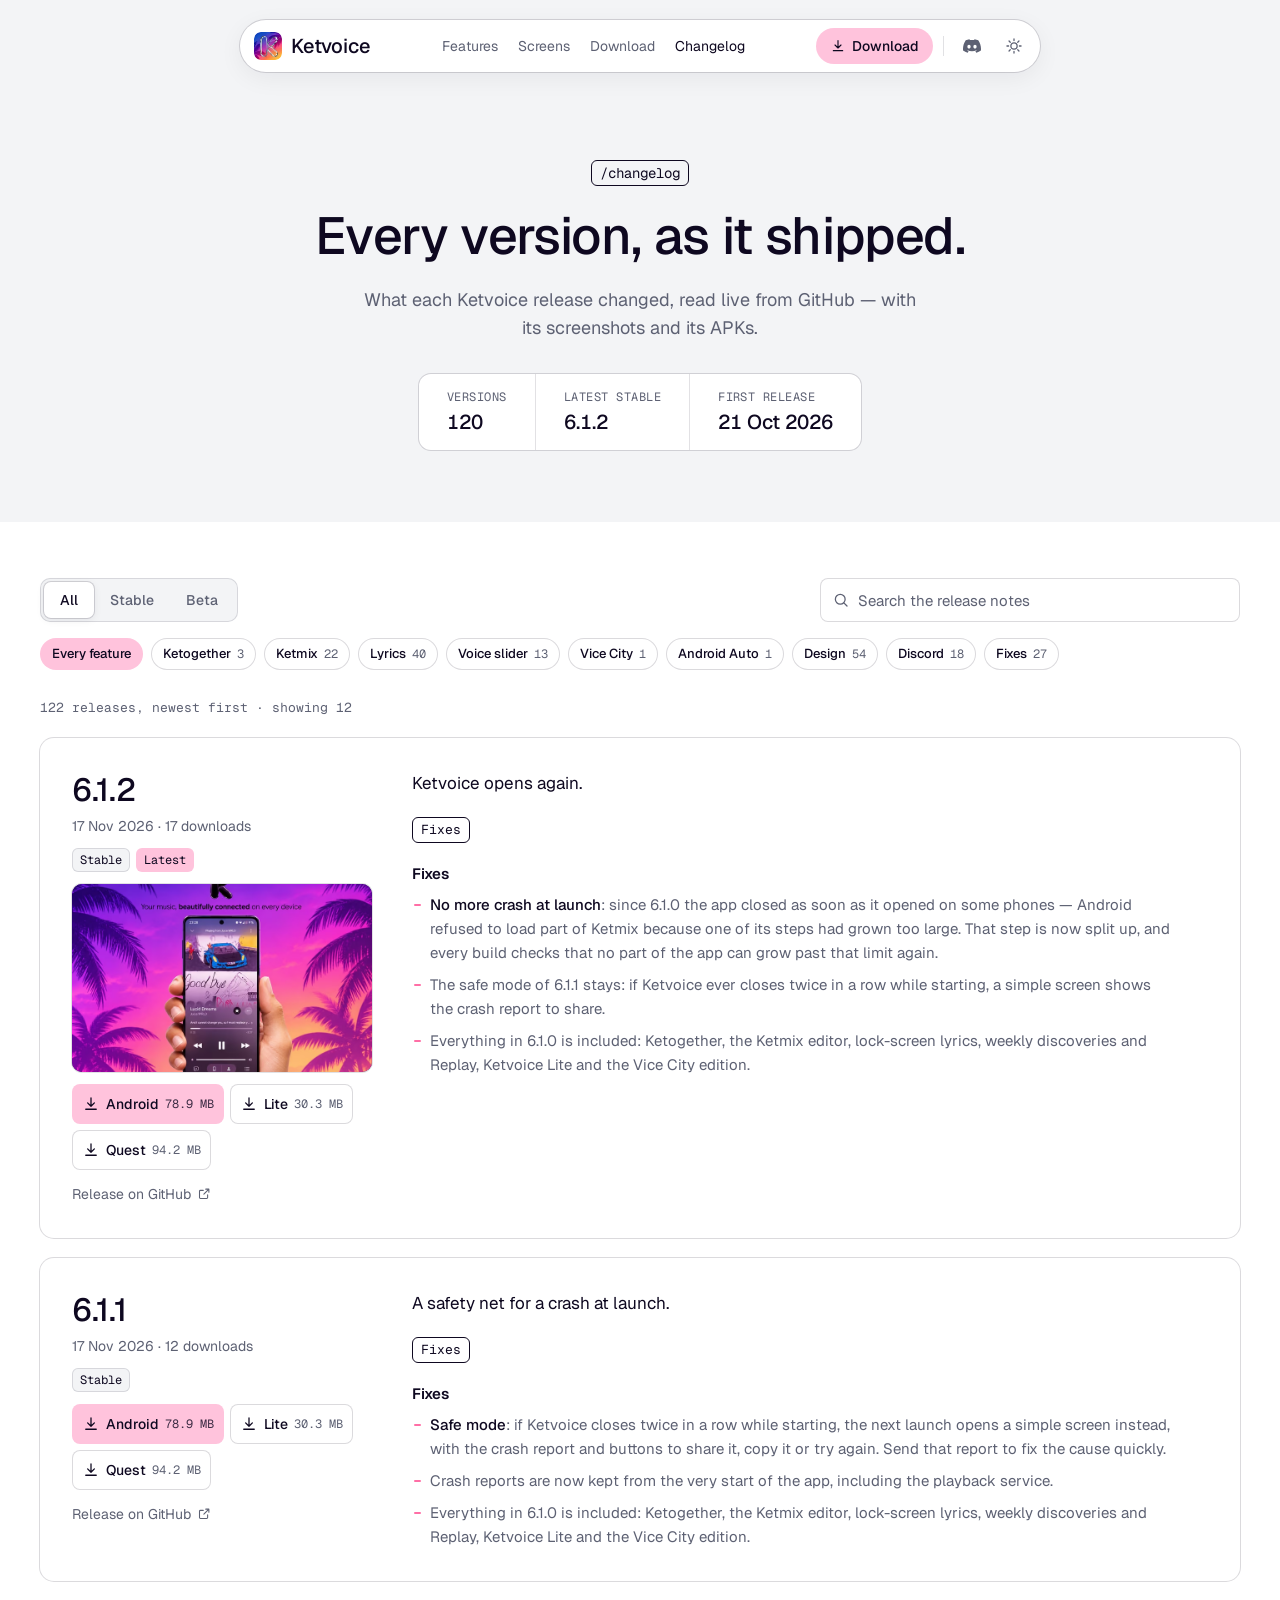
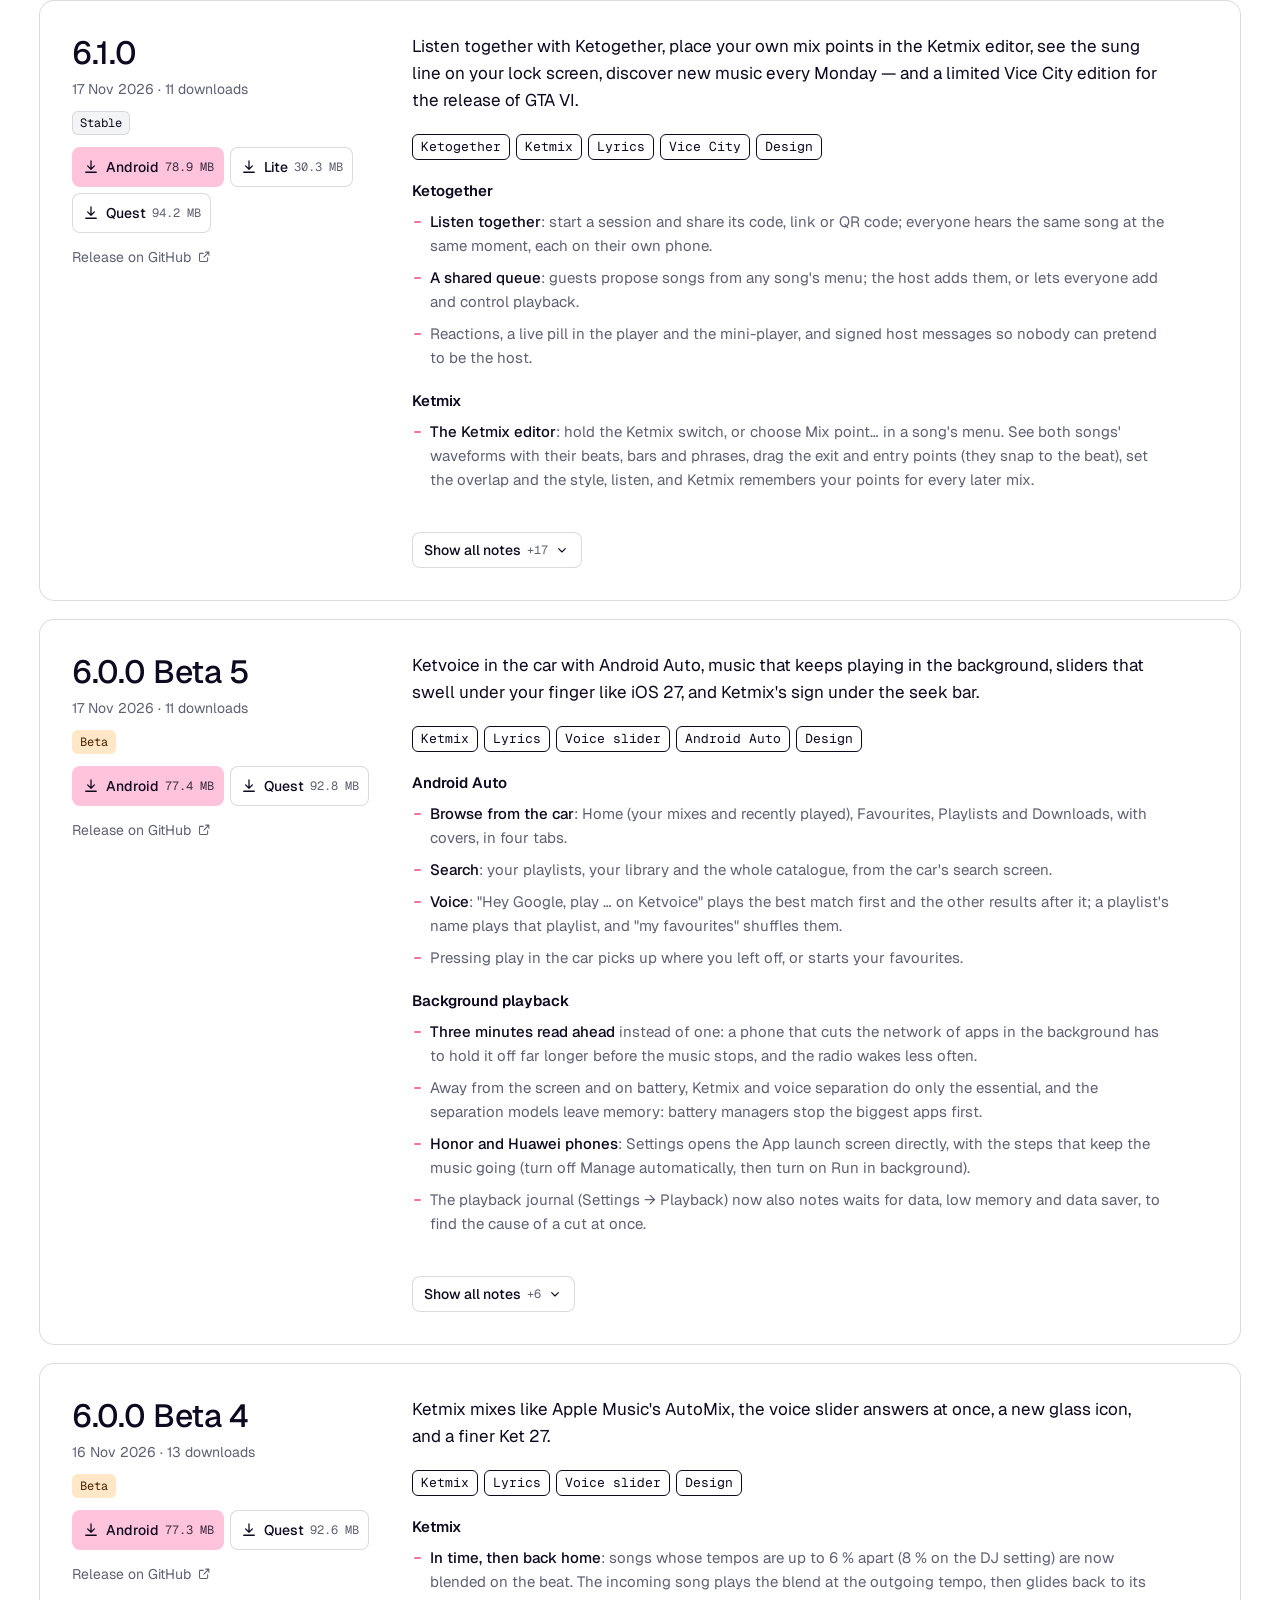
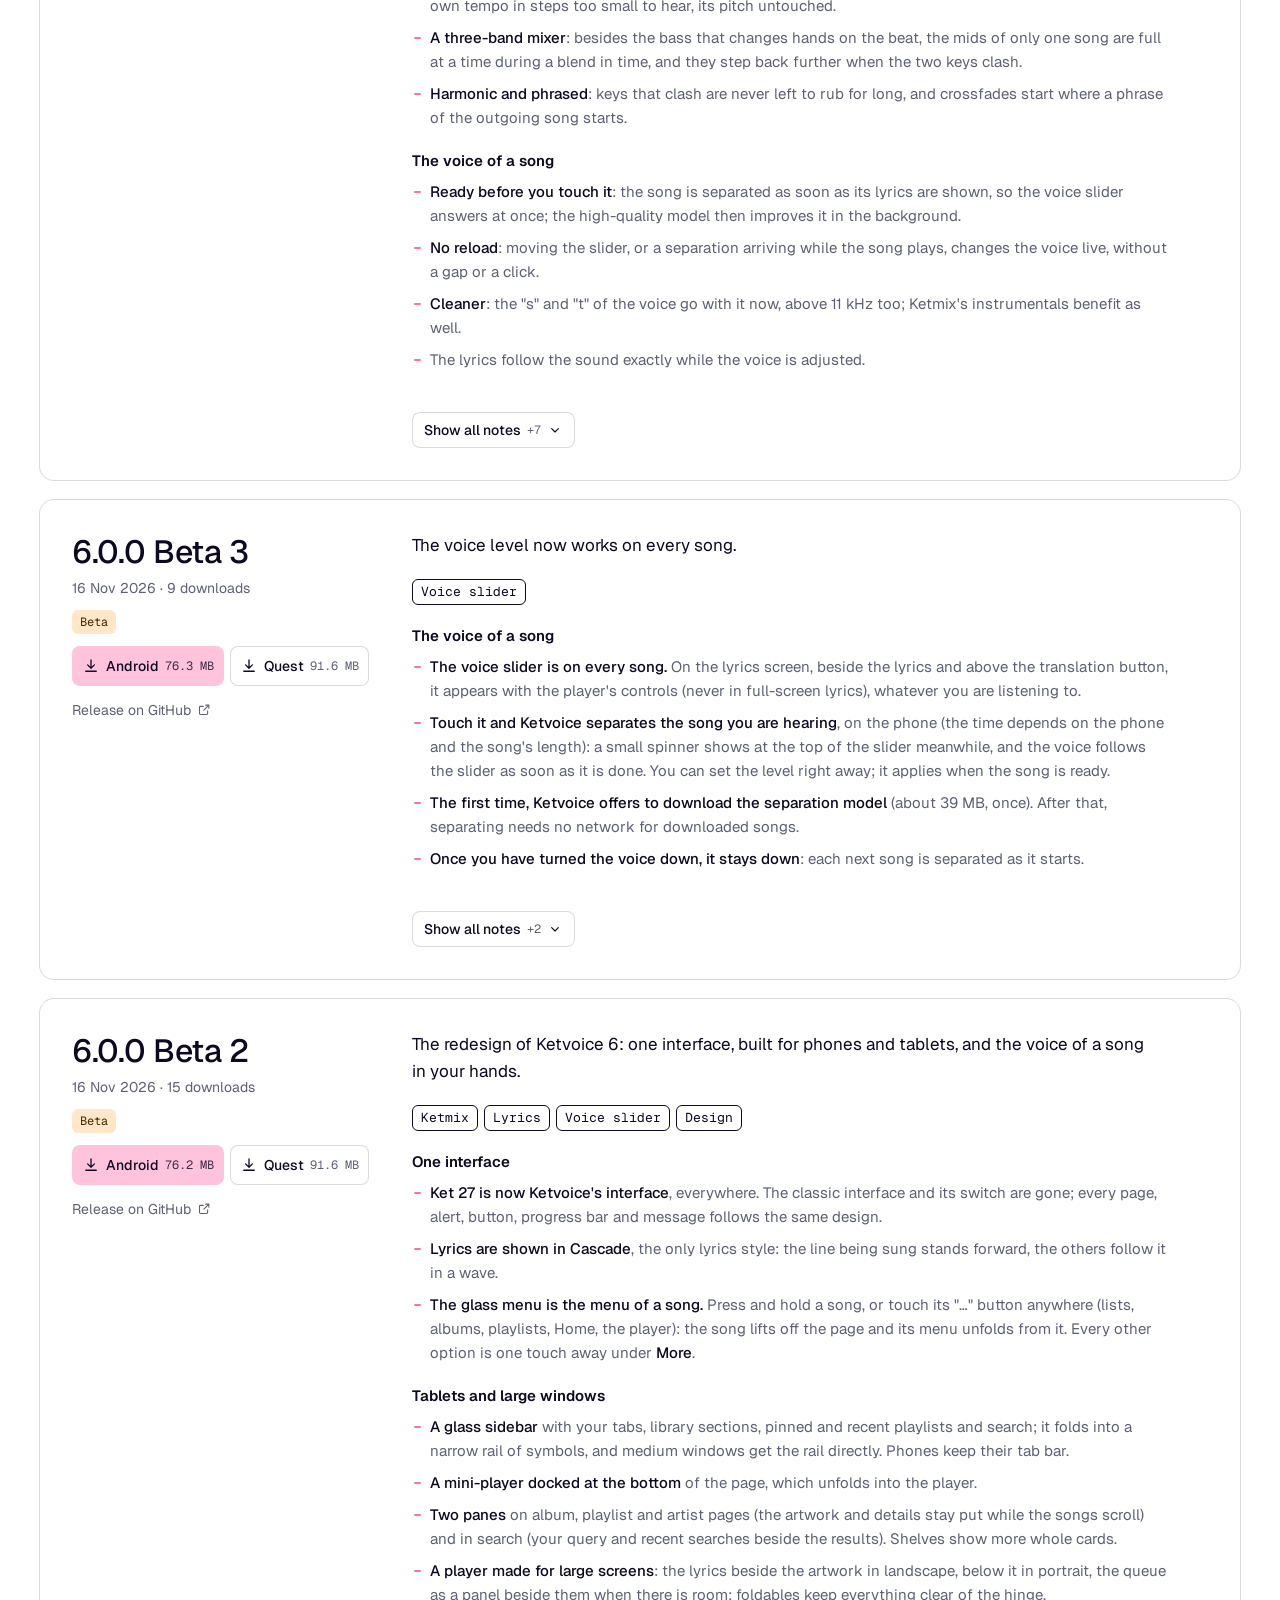
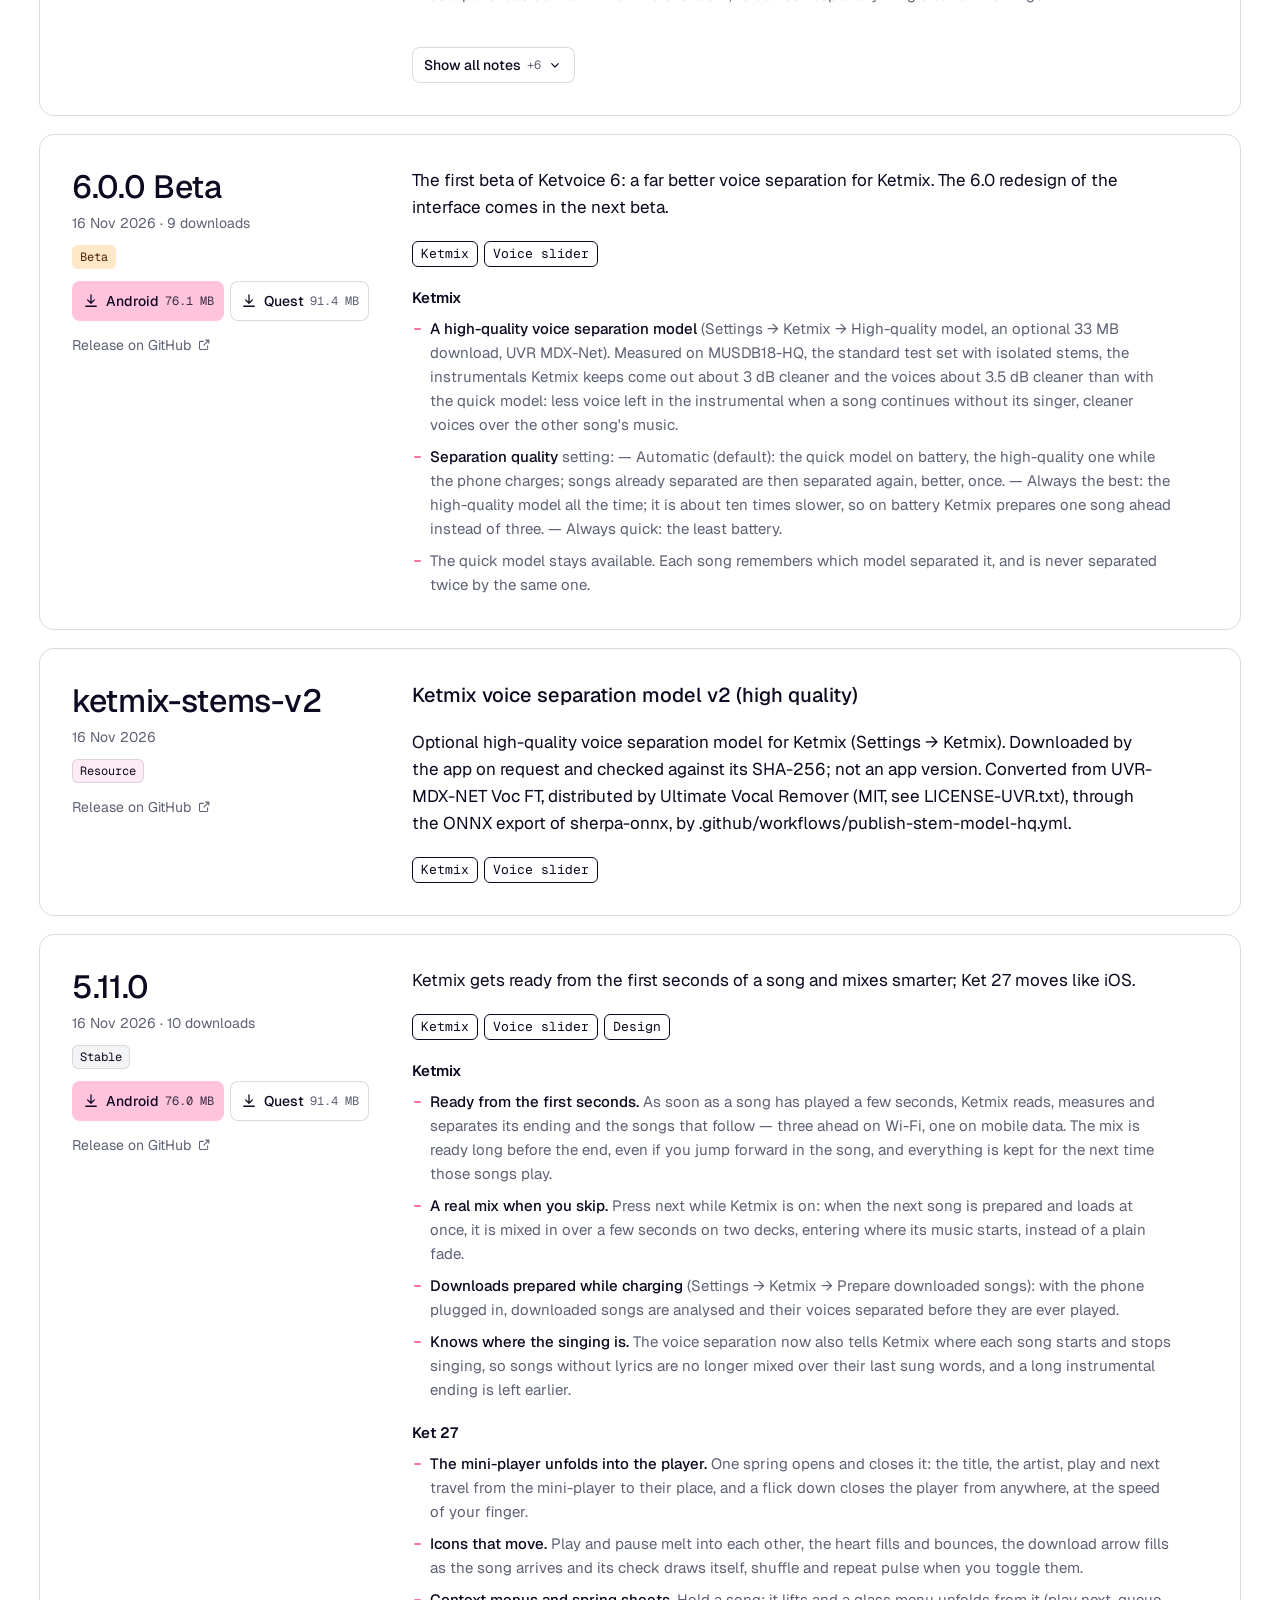
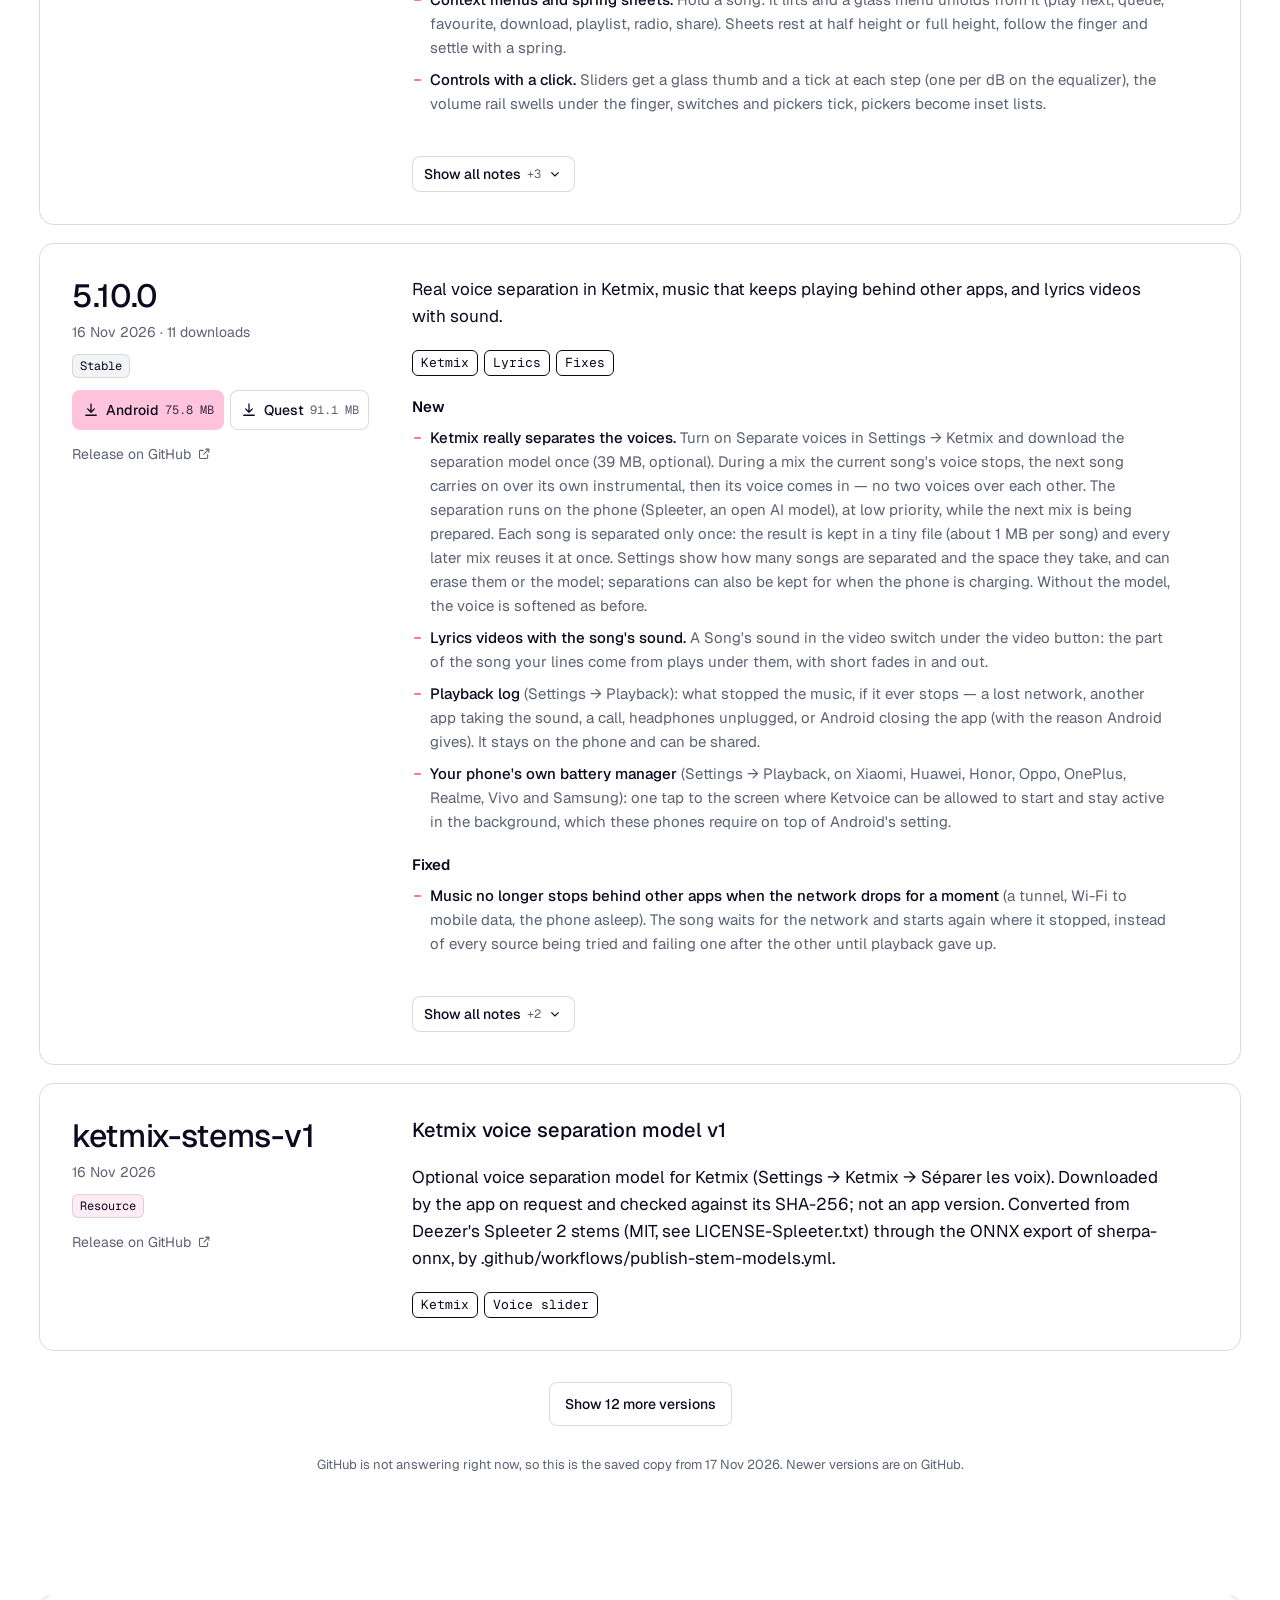
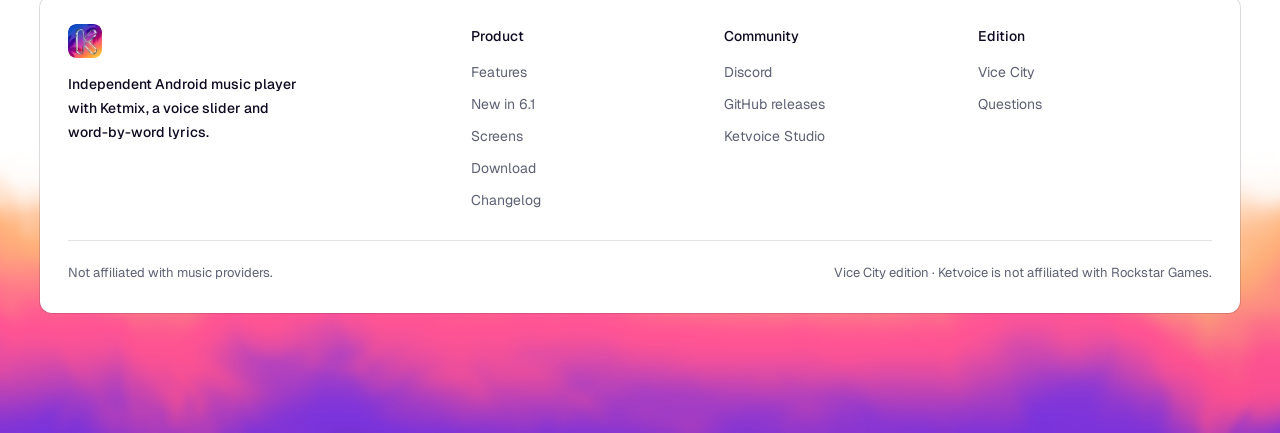
==== changelog.html @ 76a53572 "Changelog page and share page /changelog reads every GitHub release (cached copy in data/releases.js" ====
<!DOCTYPE html>
<html lang="en">
<head>
<meta charset="utf-8"/><meta content="width=device-width,initial-scale=1" name="viewport"/><meta content="light dark" name="color-scheme"/><meta content="#f3f4f6" name="theme-color"/>
<title>Changelog — every Ketvoice version</title>
<link rel="icon" href="favicon.ico" sizes="any"/>
<link rel="icon" type="image/png" sizes="32x32" href="favicon-32.png"/>
<link rel="apple-touch-icon" sizes="180x180" href="apple-touch-icon.png"/>
<meta content="Every Ketvoice release, read live from GitHub: what each version changed, its screenshots and its APKs, with filters for stable, beta, Ketmix, lyrics, Ketogether and Vice City." name="description"/>
<meta property="og:type" content="website"/>
<meta property="og:title" content="Ketvoice changelog — every version, as it shipped"/>
<meta property="og:description" content="What each Ketvoice release changed, with its screenshots and downloads."/>
<meta property="og:image" content="https://raw.githubusercontent.com/Tysnnn23/Ketvoice/main/ketvoice-banner.png"/>
<meta property="og:image:width" content="1448"/><meta property="og:image:height" content="1086"/>
<meta name="twitter:card" content="summary_large_image"/>
<meta name="twitter:image" content="https://raw.githubusercontent.com/Tysnnn23/Ketvoice/main/ketvoice-banner.png"/>
<script>document.documentElement.classList.add('js');(function(){var d=document.documentElement;try{if(localStorage.getItem('ketvoice-theme')==='dark')d.classList.add('dark')}catch(e){}if(!matchMedia('(prefers-reduced-motion: reduce)').matches)d.classList.add('motion')})();</script>
<link rel="preconnect" href="https://fonts.googleapis.com"/>
<link rel="preconnect" href="https://fonts.gstatic.com" crossorigin/>
<link rel="stylesheet" href="https://fonts.googleapis.com/css2?family=Geist:wght@400..600&amp;family=Geist+Mono:wght@400;500&amp;display=swap"/>
<link rel="stylesheet" href="css/style.css?v=202611171900"/>
<link rel="stylesheet" href="css/changelog.css?v=202611171900"/>
</head>
<body class="page-changelog">
<svg aria-hidden="true" style="position:absolute;width:0;height:0;overflow:hidden" xmlns="http://www.w3.org/2000/svg">
<symbol id="i-down" viewBox="0 0 24 24"><path d="M12 4v11m0 0 4.5-4.5M12 15l-4.5-4.5M5 19h14"/></symbol>
<symbol id="i-chev" viewBox="0 0 24 24"><path d="m7 10 5 5 5-5" /></symbol>
<symbol id="i-check" viewBox="0 0 24 24"><path d="m5 12.5 4.2 4.2L19 7"/></symbol>
<symbol id="i-mix" viewBox="0 0 24 24"><path d="M3 7h4l10 10h4M3 17h4l3-3m4-4 3-3h4M18 4l3 3-3 3M18 14l3 3-3 3"/></symbol>
<symbol id="i-lyrics" viewBox="0 0 24 24"><path d="M4 6h11M4 11h16M4 16h8"/><circle cx="18" cy="17" r="2.4"/><path d="M20.4 17V9"/></symbol>
<symbol id="i-voice" viewBox="0 0 24 24"><rect x="9" y="3" width="6" height="11" rx="3"/><path d="M5.5 11a6.5 6.5 0 0 0 13 0M12 17.5V21"/></symbol>
<symbol id="i-people" viewBox="0 0 24 24"><circle cx="9" cy="8" r="3.2"/><circle cx="17" cy="9.5" r="2.4"/><path d="M3.5 19c.6-3.2 2.8-5 5.5-5s4.9 1.8 5.5 5M15 14.3c2.6-.4 4.7 1.2 5.3 4.2"/></symbol>
<symbol id="i-spark" viewBox="0 0 24 24"><path d="M12 3c.6 4.2 2.8 6.4 7 7-4.2.6-6.4 2.8-7 7-.6-4.2-2.8-6.4-7-7 4.2-.6 6.4-2.8 7-7Z"/></symbol>
<symbol id="i-car" viewBox="0 0 24 24"><path d="M5 16V12l2-5h10l2 5v4M5 16h14M5 16v2.5M19 16v2.5M4 12h16"/><circle cx="8" cy="14" r=".6"/><circle cx="16" cy="14" r=".6"/></symbol>
<symbol id="i-disc" viewBox="0 0 24 24"><path fill="currentColor" stroke="none" d="M20.317 4.37a19.79 19.79 0 0 0-4.885-1.515.074.074 0 0 0-.079.037c-.21.375-.444.865-.608 1.25a18.27 18.27 0 0 0-5.487 0 12.6 12.6 0 0 0-.617-1.25.077.077 0 0 0-.079-.037A19.74 19.74 0 0 0 3.677 4.37a.07.07 0 0 0-.032.027C.533 9.046-.32 13.58.099 18.058a.082.082 0 0 0 .031.056 19.9 19.9 0 0 0 5.993 3.03.078.078 0 0 0 .084-.028c.462-.63.874-1.295 1.226-1.994a.076.076 0 0 0-.041-.106 13.1 13.1 0 0 1-1.872-.892.077.077 0 0 1-.008-.128c.126-.094.252-.192.372-.291a.074.074 0 0 1 .078-.011c3.928 1.793 8.18 1.793 12.061 0a.074.074 0 0 1 .079.01c.12.099.246.198.373.292a.077.077 0 0 1-.007.128 12.3 12.3 0 0 1-1.873.891.077.077 0 0 0-.04.107c.36.698.772 1.363 1.225 1.993a.076.076 0 0 0 .084.029 19.84 19.84 0 0 0 6.002-3.03.077.077 0 0 0 .032-.055c.5-5.177-.838-9.674-3.549-13.66a.061.061 0 0 0-.031-.029ZM8.02 15.331c-1.183 0-2.157-1.085-2.157-2.419 0-1.333.955-2.419 2.157-2.419 1.211 0 2.176 1.095 2.157 2.419 0 1.334-.956 2.419-2.157 2.419Zm7.975 0c-1.183 0-2.157-1.085-2.157-2.419 0-1.333.955-2.419 2.157-2.419 1.211 0 2.176 1.095 2.157 2.419 0 1.334-.946 2.419-2.157 2.419Z"/></symbol>
<symbol id="i-palm" viewBox="0 0 24 24"><path d="M11.5 21c.3-4.6 1-8.2 2.3-11.4M13.8 9.6C12 6.6 8.6 5.6 5 6.8c3 .1 5.4 1.2 6.9 3.1M13.8 9.6c.8-3.6 3.7-5.4 7.2-4.9-2.6.8-4.6 2.3-5.6 4.7M13.8 9.6c3.6.1 6 2.1 6.8 5.4-1.6-1.9-3.8-3.2-6.4-3.6M13.8 9.6c-3 .6-5.2 2.8-5.7 6.2 1.1-2.3 3-3.9 5.3-4.6"/></symbol>
<symbol id="i-gh" viewBox="0 0 24 24"><path fill="currentColor" stroke="none" d="M12 .8a11.2 11.2 0 0 0-3.54 21.83c.56.1.77-.24.77-.54v-2.1c-3.15.68-3.81-1.34-3.81-1.34-.51-1.29-1.26-1.63-1.26-1.63-1.03-.7.08-.69.08-.69 1.14.08 1.74 1.17 1.74 1.17 1.01 1.73 2.66 1.23 3.3.94.1-.73.4-1.24.73-1.53-2.52-.28-5.17-1.26-5.17-5.61 0-1.24.44-2.25 1.17-3.04-.12-.28-.51-1.44.11-3 0 0 .96-.31 3.1 1.16a10.8 10.8 0 0 1 5.65 0c2.15-1.47 3.1-1.16 3.1-1.16.62 1.56.23 2.72.11 3 .73.79 1.17 1.8 1.17 3.04 0 4.36-2.66 5.33-5.19 5.6.41.35.78 1.04.78 2.1v3.12c0 .3.2.64.78.53A11.2 11.2 0 0 0 12 .8Z"/></symbol>
<symbol id="i-search" viewBox="0 0 24 24"><circle cx="11" cy="11" r="6.5"/><path d="m20 20-4.2-4.2"/></symbol>
<symbol id="i-ext" viewBox="0 0 24 24"><path d="M14 5h5v5M19 5l-8 8M17 14v4.5a1.5 1.5 0 0 1-1.5 1.5h-10A1.5 1.5 0 0 1 4 18.5v-10A1.5 1.5 0 0 1 5.5 7H10"/></symbol>
</svg>
<a class="skip-link" href="#releases">Skip to the releases</a>

<div class="header-zone"><header class="topbar" id="topbar">
<a aria-label="Ketvoice home" class="brand" href="./"><picture><source srcset="assets/ketvoice-logo-vc-96.webp" type="image/webp"/><img alt="" height="28" src="assets/ketvoice-logo-vc-96.png" width="28"/></picture><span>Ketvoice</span></a>
<nav aria-label="Primary" class="nav-links"><a href="./#features">Features</a><a href="./#screens">Screens</a><a href="./#download">Download</a><a class="active" aria-current="page" href="changelog">Changelog</a></nav>
<div class="nav-actions"><a class="nav-cta" href="https://github.com/Tysnnn23/Ketvoice/releases/latest" id="nav-download"><svg aria-hidden="true" class="icon"><use href="#i-down"/></svg>Download</a><span aria-hidden="true" class="nav-sep"></span><button aria-label="Ketvoice Discord" class="nav-icon discord-action" title="Discord" type="button"><svg aria-hidden="true" class="icon"><use href="#i-disc"/></svg></button><button aria-label="Switch theme" class="nav-icon theme-toggle" id="theme-toggle" title="Switch between light and dark" type="button"><svg aria-hidden="true" class="icon theme-icon" viewBox="0 0 24 24"><g class="sun"><circle cx="12" cy="12" r="4.2"></circle><path d="M12 2.6v2.2M12 19.2v2.2M2.6 12h2.2M19.2 12h2.2M5.4 5.4l1.6 1.6M17 17l1.6 1.6M18.6 5.4 17 7M7 17l-1.6 1.6"></path></g><path class="moon" d="M20 14.4A8.4 8.4 0 1 1 9.6 4a6.9 6.9 0 0 0 10.4 10.4Z"></path></svg></button><button aria-controls="mobile-menu" aria-expanded="false" aria-label="Open navigation" class="menu-toggle" id="menu-toggle" type="button"><svg aria-hidden="true" class="icon" viewBox="0 0 24 24"><path d="M5 9h14M5 15h14"></path></svg></button></div>
</header>
<div class="mobile-menu" id="mobile-menu"><a href="./#features">Features</a><a href="./#screens">Screens</a><a href="./#download">Download</a><a aria-current="page" href="changelog">Changelog</a><button class="discord-action" type="button">Discord</button></div></div>

<main id="main">
<section aria-labelledby="cl-title" class="cl-hero">
<div aria-hidden="true" class="cl-glow"></div>
<div class="wrap cl-head">
<p class="tag appear">/changelog</p>
<h1 class="appear" id="cl-title">Every version, as it shipped.</h1>
<p class="hero-sub appear">What each Ketvoice release changed, read live from GitHub — with its screenshots and its APKs.</p>
<dl class="cl-stats appear" id="cl-stats" aria-live="polite">
<div><dt>Versions</dt><dd id="st-count">—</dd></div>
<div><dt>Latest stable</dt><dd id="st-latest">—</dd></div>
<div><dt>First release</dt><dd id="st-first">—</dd></div>
</dl>
</div>
</section>

<section aria-label="Releases" class="cl-body" id="releases" tabindex="-1">
<div class="wrap">
<div class="cl-tools" role="search">
<div class="seg" role="group" aria-label="Channel">
<button aria-pressed="true" data-channel="all" type="button">All</button><button aria-pressed="false" data-channel="stable" type="button">Stable</button><button aria-pressed="false" data-channel="beta" type="button">Beta</button>
</div>
<label class="cl-search"><span class="visually-hidden">Search the release notes</span><svg aria-hidden="true" class="icon"><use href="#i-search"/></svg><input autocomplete="off" id="cl-q" placeholder="Search the release notes" spellcheck="false" type="search"/></label>
</div>
<div class="cl-tags" id="cl-tags" role="group" aria-label="Feature"></div>
<p class="cl-count" id="cl-count" role="status" aria-live="polite">Loading the releases…</p>
<ol class="cl-list" id="cl-list"></ol>
<div class="cl-empty" id="cl-empty" hidden><p>No release matches these filters.</p><button class="btn btn-line" id="cl-reset" type="button">Clear the filters</button></div>
<div class="cl-more-wrap"><button class="btn btn-line" hidden id="cl-more" type="button">Show more versions</button></div>
<p class="cl-source fine-print" id="cl-source"></p>
</div>
</section>
</main>

<button aria-label="Back to top" class="to-top" id="to-top" type="button"><svg aria-hidden="true" class="icon" viewBox="0 0 24 24"><path d="M12 19V5m0 0-6 6m6-6 6 6"></path></svg></button>
<footer>
<canvas aria-hidden="true" class="flow flow-foot" data-flow="foot"></canvas>
<div class="wrap"><div class="foot-card">
<div class="foot-top">
<div class="foot-brand"><picture><source srcset="assets/ketvoice-logo-vc-96.webp" type="image/webp"/><img alt="" height="34" src="assets/ketvoice-logo-vc-96.png" width="34"/></picture><p>Independent Android music player with Ketmix, a voice slider and word-by-word lyrics.</p></div>
<nav aria-label="Footer" class="foot-cols">
<div><p class="foot-h">Product</p><a href="./#features">Features</a><a href="./#new">New in 6.1</a><a href="./#screens">Screens</a><a href="./#download">Download</a><a href="changelog" aria-current="page">Changelog</a></div>
<div><p class="foot-h">Community</p><button class="discord-action" type="button">Discord</button><a href="https://github.com/Tysnnn23/Ketvoice/releases" rel="noopener noreferrer" target="_blank">GitHub releases</a><a href="https://tysnnn23.github.io/Ketvoice/admin/ketvoice-admin.html" rel="noopener noreferrer" target="_blank">Ketvoice Studio</a></div>
<div><p class="foot-h">Edition</p><a href="./#vice-city">Vice City</a><a href="./#faq">Questions</a></div>
</nav>
</div>
<div class="foot-bottom"><span>Not affiliated with music providers.</span><span>Vice City edition · Ketvoice is not affiliated with Rockstar Games.</span></div>
</div></div>
</footer>
<div aria-live="polite" class="toast" id="toast" role="status"></div>
<script src="js/changelog-data.js?v=202611171900"></script>
<script src="js/changelog.js?v=202611171900"></script>
<script src="js/flow.js?v=202611171900"></script>
<script src="js/motion.js?v=202611171900"></script>
<script src="assets/ketvoice-theme.js?v=202611171900"></script></body></html>
---- css/style.css ----
/* Ketvoice — round 5: a light product site in the manner of tryliner.fun, in Ketvoice's
   Vice City colours. Light first (dark on the toggle). Geist for everything, Geist Mono
   for slash tags and small UI. Flat surfaces, hairline rings instead of borders, one
   flowing sunset band (js/flow.js) behind the showcase and the footer. Motion is quiet:
   fades on cubic-bezier(.22,1,.36,1), small UI with a hint of overshoot, a spring on the
   nav pill, two scroll-linked scenes (js/motion.js). */

:root{
  --font:"Geist",system-ui,-apple-system,"Segoe UI",Roboto,Arial,sans-serif;
  --mono:"Geist Mono",ui-monospace,SFMono-Regular,Menlo,Consolas,monospace;
  --out:cubic-bezier(.22,1,.36,1);
  --snap:cubic-bezier(.2,.9,.3,1.1);
  --spring:cubic-bezier(.3,1.5,.5,1);
  --soft-ease:cubic-bezier(.25,.8,.25,1);
  --bg:#ffffff;--soft:#f3f4f6;--card:#ffffff;
  --ink:#0e0820;--muted:#5d6173;--faint:#868a9c;
  --line:rgba(14,8,32,.12);--ring:rgba(14,8,32,.15);
  --accent:#ffc3dc;--accent-hover:#ffadd0;--on-accent:#0e0820;
  --tint:#fdecf4;--zebra:#f3f4f6;
  --shadow:0 30px 80px rgba(14,8,32,.22);
  color-scheme:light;
}
html.dark{
  --bg:#0c0913;--soft:#130f1c;--card:#17121f;
  --ink:#f3eff8;--muted:#aaa3b8;--faint:#8a8399;
  --line:rgba(255,255,255,.11);--ring:rgba(255,255,255,.16);
  --accent:#ff9cc6;--accent-hover:#ffb3d3;--on-accent:#0e0820;
  --tint:#22152b;--zebra:#17121f;
  --shadow:0 30px 80px rgba(0,0,0,.5);
  color-scheme:dark;
}

/* ---------- base ---------- */
*,*::before,*::after{box-sizing:border-box}
html{scroll-behavior:smooth;scroll-padding-top:96px;-webkit-text-size-adjust:100%}
body{margin:0;background:var(--bg);color:var(--ink);font:400 16px/24px var(--font);-webkit-font-smoothing:antialiased;-moz-osx-font-smoothing:grayscale;overflow-x:hidden}
img{max-width:100%}
h1,h2,h3,p,figure,dl,dd{margin:0}
a{color:inherit;text-decoration:none}
button{font:inherit;color:inherit;cursor:pointer;background:none;border:0;padding:0}
:focus-visible{outline:2px solid #d0457f;outline-offset:3px;border-radius:6px}
::selection{background:var(--accent);color:var(--on-accent)}
.wrap,.container{width:min(1200px,100% - 40px);margin-inline:auto}
.narrow,.container{width:min(880px,100% - 40px)}
.visually-hidden{position:absolute;width:1px;height:1px;overflow:hidden;clip:rect(0,0,0,0);white-space:nowrap}
.icon{width:18px;height:18px;flex:none;stroke:currentColor;stroke-width:1.7;fill:none;stroke-linecap:round;stroke-linejoin:round;vertical-align:middle}
.skip-link{position:fixed;left:16px;top:-60px;z-index:400;padding:10px 14px;border-radius:8px;background:var(--ink);color:var(--bg);transition:top .2s}
.skip-link:focus{top:16px}
.page-progress{display:none}
html.theme-fade,html.theme-fade *{transition:background-color .4s,color .4s,border-color .4s,box-shadow .4s!important}

/* ---------- type ---------- */
h1{font-size:52px;line-height:60px;font-weight:500;letter-spacing:-.012em}
h2{font-size:40px;line-height:48px;font-weight:500;letter-spacing:-.01em}
h3{font-size:20px;line-height:28px;font-weight:500}
.tag{display:inline-flex;align-items:center;height:26px;padding:0 8px;border:1px solid var(--ink);border-radius:6px;font:400 14px/24px var(--mono)}
.sec-head{display:grid;gap:16px;justify-items:start;max-width:640px;margin-bottom:64px}
.sec-head.center{justify-items:center;text-align:center;margin-inline:auto}
.sec-head .tag{margin-bottom:-4px}
.sec-sub{font-size:16px;line-height:24px;max-width:520px}
.fine-print,.download-footnote{color:var(--muted);font-size:13px;line-height:22px}

/* ---------- buttons ---------- */
.btn{display:inline-flex;align-items:center;justify-content:center;gap:8px;height:44px;padding:0 16px;border-radius:8px;font-size:14px;font-weight:500;white-space:nowrap;transition:background-color .15s,box-shadow .15s,color .15s}
.btn-accent{background:var(--accent);color:var(--on-accent)}
.btn-accent:hover{background:var(--accent-hover)}
.btn-line{background:var(--card);box-shadow:inset 0 0 0 1px var(--ring)}
.btn-line:hover{box-shadow:inset 0 0 0 1px var(--ink)}
.btn-ink{height:36px;padding:0 14px;border-radius:6px;background:#0e0820;color:#ffc3dc}
.btn-ink:hover{background:#24183d}
html.dark .btn-ink{background:#ffc3dc;color:#0e0820}
.text-link{border-bottom:1px solid currentColor;font-weight:500;padding-bottom:1px}

/* ---------- nav pill ---------- */
.header-zone{position:fixed;z-index:100;top:20px;left:0;right:0;pointer-events:none}
.topbar{pointer-events:auto;position:relative;display:flex;align-items:center;gap:12px;width:min(800px,100% - 40px);height:52px;margin:0 auto;padding:0 8px 0 14px;border-radius:32px;background:var(--card);box-shadow:0 0 0 1px var(--ring),0 6px 24px rgba(14,8,32,.06);transform-origin:50% 0;transition:transform .45s var(--spring),box-shadow .3s}
.topbar.compact{transform:translateY(3px) scale(.9)}
.brand{display:flex;align-items:center;gap:9px;font-size:20px;font-weight:500;letter-spacing:-.01em}
.brand img{display:block;width:28px;height:28px;border-radius:7px}
.nav-links{display:flex;gap:4px;margin-left:auto}
.nav-links a{padding:4px 8px;font-size:14px;color:var(--muted);transition:color .4s var(--soft-ease)}
.nav-links a:hover,.nav-links a.active{color:var(--ink)}
.nav-actions{display:flex;align-items:center;gap:6px;margin-left:auto}
.nav-cta{display:inline-flex;align-items:center;gap:6px;height:36px;padding:0 14px;border-radius:20px;background:var(--accent);color:var(--on-accent);font-size:14px;font-weight:500;transition:background-color .15s}
.nav-cta:hover{background:var(--accent-hover)}
.nav-cta .icon{width:16px;height:16px}
.nav-sep{width:1px;height:20px;background:var(--line);margin:0 4px}
.nav-icon,.menu-toggle{display:grid;place-items:center;width:36px;height:36px;border-radius:18px;color:var(--muted);transition:color .3s,background-color .15s}
.nav-icon:hover,.menu-toggle:hover{color:var(--ink);background:var(--soft)}
.menu-toggle{display:none}
.theme-toggle .icon{overflow:visible}
.theme-toggle .sun,.theme-toggle .moon{transform-origin:12px 12px;transition:transform .5s var(--out),opacity .3s}
.theme-toggle .moon{opacity:0;transform:rotate(-70deg) scale(.4)}
html.dark .theme-toggle .sun{opacity:0;transform:rotate(80deg) scale(.4)}
html.dark .theme-toggle .moon{opacity:1;transform:none}
.mobile-menu{display:none}

/* ---------- hero ---------- */
.hero{position:relative;isolation:isolate;overflow:hidden;background:var(--soft);padding:152px 0 96px}
.flow{position:absolute;left:0;right:0;bottom:0;width:100%;pointer-events:none;z-index:-1}
.flow-hero{height:100%}
.flow-css{background:linear-gradient(180deg,transparent 40%,#ffd6c4 52%,#ff6fa6 64%,#7a35d6 82%,#1a0a38)}
.spot{position:absolute;inset:0;z-index:-1;pointer-events:none;opacity:0;transition:opacity .5s var(--soft-ease);
  background:radial-gradient(340px circle at var(--sx,50%) var(--sy,30%),rgba(255,170,206,.42),rgba(255,200,170,.16) 45%,transparent 72%)}
.hero.lit .spot{opacity:1}
.hero-head{position:relative;z-index:5;display:grid;justify-items:center;text-align:center;gap:20px}
.hero-head h1{max-width:820px}
.hero-sub{max-width:560px;font-size:18px;line-height:28px}
.hero-actions{display:flex;flex-wrap:wrap;justify-content:center;gap:8px;margin-top:12px}
.split{position:relative;display:flex}
.split-main{border-radius:8px 0 0 8px;padding:0 14px 0 18px}
.split-more{border-radius:0 8px 8px 0;width:36px;padding:0;position:relative}
.split-more::before{content:"";position:absolute;left:0;top:10px;bottom:10px;width:1px;background:rgba(14,8,32,.18)}
.split-more .icon{width:16px;height:16px;transition:transform .25s var(--out)}
.split-more[aria-expanded="true"] .icon{transform:rotate(180deg)}
.split-menu{position:absolute;top:calc(100% + 8px);left:0;right:0;z-index:20;display:grid;padding:6px;border-radius:11px;background:var(--card);box-shadow:0 0 0 1px var(--ring),0 16px 40px rgba(14,8,32,.14);text-align:left;
  opacity:0;visibility:hidden;transform:translateY(-4px) scale(.96);transform-origin:50% 0;transition:opacity .16s ease,transform .16s ease,visibility 0s linear .16s}
.split-menu.open{opacity:1;visibility:visible;transform:none;transition:opacity .16s ease,transform .22s var(--snap),visibility 0s}
.split-menu a{display:flex;justify-content:space-between;align-items:baseline;gap:12px;padding:8px 10px;border-radius:8px;font-size:14px}
.split-menu a[hidden]{display:none}
.split-menu a:hover,.split-menu a:focus-visible{background:var(--soft)}
.split-menu small{color:var(--muted);font-size:12px}
.showcase-wrap{margin-top:88px}
.showcase{position:relative;border-radius:14px;box-shadow:var(--shadow)}
.showcase-art{display:block;border-radius:14px;overflow:hidden;aspect-ratio:1117/622;background:#3a0f6e}
.showcase-art img{display:block;width:100%;height:100%;object-fit:cover}
.showcase-phone{--lift:0px;position:absolute;right:5.5%;bottom:-48px;width:21%;max-width:250px;aspect-ratio:1224/2600;padding:6px;border-radius:34px;background:#07030b;box-shadow:0 0 0 1px rgba(255,255,255,.14),0 30px 60px rgba(8,2,20,.5);transform:translateY(var(--lift))}
.showcase-phone picture,.phone picture{display:block;width:100%;height:100%}
.showcase-phone img{display:block;width:100%;height:100%;object-fit:cover;object-position:top;border-radius:28px}
.showcase-bar{position:absolute;left:16px;bottom:16px;display:flex;align-items:center;flex-wrap:wrap;gap:4px 12px;max-width:calc(100% - 32px - 23%);padding:10px 14px;border-radius:10px;color:#fff;font-size:14px;line-height:20px;
  background:rgba(14,6,30,.66);-webkit-backdrop-filter:blur(14px) saturate(140%);backdrop-filter:blur(14px) saturate(140%);box-shadow:inset 0 0 0 1px rgba(255,255,255,.12)}
.sb-dot{width:8px;height:8px;border-radius:50%;background:#ff7ab0;box-shadow:0 0 10px #ff7ab0}
.sb-title{font-weight:500}
.sb-meta{color:#e9dff0}
.sb-fine{color:#e9dff0;font:400 12px/20px var(--mono)}

/* ---------- features (bento) ---------- */
.features{background:var(--soft);padding:120px 0 112px}
.bento{display:grid;grid-template-columns:1fr 1fr}
.cell{position:relative;display:grid;align-content:end;gap:12px;padding:48px 48px 48px 0;min-height:500px}
.cell:nth-child(2n){padding:48px 0 48px 48px;border-left:1px solid var(--line)}
.cell:nth-child(n+3){border-top:1px solid var(--line)}
.cell h3{max-width:340px}
.cell p{max-width:440px;color:var(--muted)}
.cell-icon{width:24px;height:24px;margin-bottom:4px}
.widget{position:relative;height:260px;margin-bottom:28px;display:grid;place-items:center;transition:transform .6s var(--spring)}
.cell:hover .widget{transform:translateY(-4px)}
.mini{background:var(--card);border-radius:12px;box-shadow:0 0 0 1px var(--ring),0 10px 30px rgba(14,8,32,.06)}
/* Ketmix */
.w-mix{grid-template-rows:auto auto auto;gap:10px;justify-items:stretch;width:min(380px,100%);margin-inline:auto}
.deck{display:flex;align-items:center;gap:12px;padding:10px 12px;background:var(--card);border-radius:12px;box-shadow:0 0 0 1px var(--ring),0 10px 30px rgba(14,8,32,.06)}
.deck-a{transform:rotate(-2deg) translateX(-14px)}
.deck-b{transform:rotate(1.5deg) translateX(18px)}
.cover{width:40px;height:40px;border-radius:8px;flex:none;object-fit:cover;display:block}
.ly-head,.kt-now{display:flex;align-items:center;gap:12px;margin-bottom:6px}
.kt-now{padding:8px 16px 8px 8px;border-radius:14px;background:var(--card);box-shadow:0 0 0 1px var(--ring),0 10px 30px rgba(14,8,32,.06);transform:rotate(1.5deg)}
.ly-now{font-size:24px;line-height:32px}
.deck-t{display:grid;line-height:18px}
.deck-t b{font-weight:500;font-size:14px}
.deck-t small{font:400 12px/18px var(--mono);color:var(--muted)}
.xfade{display:grid;grid-template-columns:auto 1fr;align-items:center;gap:6px 12px;padding:8px 12px;font:400 12px/18px var(--mono);color:var(--muted)}
.xf-track{height:6px;border-radius:3px;background:var(--line);overflow:hidden;position:relative}
.xf-track i{position:absolute;inset:0;background:linear-gradient(90deg,#ff7a59,#ff4f9a 50%,#7a35d6);transform-origin:left;transform:scaleX(.62)}
.xf-keys{grid-column:1/-1;display:flex;gap:6px}
.xf-keys em{font-style:normal;padding:0 6px;border-radius:4px;background:var(--card);box-shadow:inset 0 0 0 1px var(--ring)}
.xf-keys em:first-child{background:#ffe08a;color:#0e0820;box-shadow:none}
/* lyrics */
.w-lyrics{align-content:center;justify-items:start;gap:6px;width:min(400px,100%);margin-inline:auto;padding:20px 22px;background:var(--card);border-radius:12px;box-shadow:0 0 0 1px var(--ring),0 10px 30px rgba(14,8,32,.06);transform:rotate(1.5deg);height:auto;min-height:200px}
.ly{font-size:20px;line-height:28px;font-weight:500}
.ly-past,.ly-next{color:var(--faint);font-size:16px;line-height:24px}
.ly-now span{color:var(--ink)}
.ly-now .held{text-shadow:0 0 14px rgba(255,120,170,.65)}
.ly-chip{margin-top:10px;padding:0 8px;border-radius:6px;font:400 12px/22px var(--mono);color:#0e0820;background:var(--accent)}
/* voice */
.w-voice{align-content:center;justify-items:stretch;gap:12px;width:min(360px,100%);margin-inline:auto;padding:18px 18px 16px;background:var(--card);border-radius:12px;box-shadow:0 0 0 1px var(--ring),0 10px 30px rgba(14,8,32,.06);height:auto;transform:rotate(-1.5deg)}
.vs-row{display:flex;justify-content:space-between;font-size:14px;font-weight:500}
.vs-val{font:400 12px/20px var(--mono);color:var(--muted)}
.vs-sub{font:400 12px/18px var(--mono);color:var(--muted)}
.vs-track{--v:.32;position:relative;height:10px;border-radius:5px;background:var(--line)}
.vs-track i{position:absolute;inset:0;border-radius:5px;background:#0e0820;transform-origin:left;transform:scaleX(var(--v))}
html.dark .vs-track i{background:#ffc3dc}
.vs-track b{position:absolute;top:50%;left:calc(var(--v)*100%);width:24px;height:24px;margin:-12px 0 0 -12px;border-radius:50%;background:#fff;box-shadow:0 0 0 1px var(--ring),0 4px 12px rgba(14,8,32,.2)}
/* ketogether */
.w-together{align-content:center;gap:14px;justify-items:center}
.kt-code{display:flex;align-items:center;gap:12px;padding:8px 8px 8px 16px;border-radius:24px;background:var(--card);box-shadow:0 0 0 1px var(--ring),0 10px 30px rgba(14,8,32,.06);transform:rotate(-2deg)}
.kt-label{font:400 12px/20px var(--mono);color:var(--muted)}
.kt-code b{font:500 15px/20px var(--mono);letter-spacing:.04em}
.kt-copy{padding:6px 12px;border-radius:16px;background:#0e0820;color:#fff;font-size:13px}
.kt-people{display:flex;align-items:center;gap:0;padding:8px 14px 8px 8px;border-radius:24px;background:var(--card);box-shadow:0 0 0 1px var(--ring)}
.kt-people i{display:grid;place-items:center;width:30px;height:30px;margin-right:-6px;border-radius:50%;font:500 12px/1 var(--mono);font-style:normal;color:#0e0820;box-shadow:0 0 0 2px var(--card)}
.kt-people i:nth-child(1){background:#ffc3dc}.kt-people i:nth-child(2){background:#ffe08a}.kt-people i:nth-child(3){background:#a8eaff}.kt-people i:nth-child(4){background:#d9c8ff}
.kt-people span{margin-left:16px;font:400 12px/20px var(--mono);color:var(--muted)}

/* ---------- new in 6.1 ---------- */
.news{padding:120px 0}
.grid6{list-style:none;margin:0;padding:0;display:grid;grid-template-columns:repeat(3,1fr)}
.grid6 li{display:flex;gap:16px;padding:40px 32px}
.grid6 li:not(:nth-child(3n+1)){border-left:1px solid var(--line)}
.grid6 li:nth-child(n+4){border-top:1px solid var(--line)}
.grid6 .icon{width:22px;height:22px;margin-top:1px}
.grid6 h3{font-size:14px;line-height:24px;font-weight:600}
.grid6 p{font-size:14px;line-height:24px;color:var(--muted)}

/* ---------- screens ---------- */
.screens{background:var(--soft);padding:120px 0}
.strip{display:flex;gap:28px;overflow-x:auto;scroll-snap-type:x proximity;scrollbar-width:thin;width:100%;margin:0 auto;padding:48px max(20px,calc((100% - 1200px)/2)) 48px;scroll-padding-inline:max(20px,calc((100% - 1200px)/2))}
.shot{scroll-snap-align:start}
.shot{--drift:0px;width:240px;flex:none;display:grid;gap:18px;transform:translateY(var(--drift))}
.phone{aspect-ratio:1224/2600;padding:6px;border-radius:32px;background:#07030b;box-shadow:0 0 0 1px rgba(255,255,255,.1),0 24px 50px rgba(14,8,32,.22)}
.phone img{display:block;width:100%;height:100%;object-fit:cover;object-position:top;border-radius:26px}
.shot figcaption{font-size:14px;line-height:22px;color:var(--muted)}
.shot figcaption b{display:block;color:var(--ink);font-weight:500;font-size:16px;line-height:24px}
.devices{display:flex;flex-wrap:wrap;justify-content:center;gap:10px;margin-top:40px}
.devices span{display:inline-flex;align-items:center;gap:8px;padding:6px 12px;border-radius:20px;background:var(--card);box-shadow:inset 0 0 0 1px var(--ring);font-size:14px;line-height:22px}

/* ---------- vice city ---------- */
.vice{padding:140px 0 120px}
.vc-stage{--k:0;--spread:1;position:relative;height:500px;display:grid;place-items:center}
.vc-card{position:relative;z-index:2;width:min(520px,86vw);border-radius:14px;overflow:hidden;box-shadow:var(--shadow);transform:scale(calc(.94 + var(--k)*.06))}
.vc-card img{display:block;width:100%;height:auto}
.orbit{position:absolute;left:50%;top:50%;z-index:3;width:0;height:0}
.chip{position:absolute;left:0;top:0;display:grid;place-items:center;min-width:52px;height:52px;padding:0 14px;margin:-26px 0 0 -26px;border-radius:26px;background:var(--card);box-shadow:0 0 0 1px var(--ring),0 10px 24px rgba(14,8,32,.1);font:500 14px/1 var(--mono);
  transform:translate(calc(var(--x)*var(--spread)*(1 - var(--k)*.55)),calc(var(--y)*var(--spread)*(1 - var(--k)*.55))) rotate(calc(var(--r)*(1 - var(--k)))) scale(calc(1 - var(--k)*.12));opacity:calc(1 - var(--k)*.15)}
.chip b{font:600 17px/1 var(--font);letter-spacing:-.02em;color:#c2125e}
html.dark .chip b{color:#ff8cbd}
.chip-wide{margin-left:-38px;white-space:nowrap}
.chip .icon{width:22px;height:22px}
.vc-dates{display:grid;grid-template-columns:1fr 1fr;max-width:640px;margin:56px auto 0;border-top:1px solid var(--line)}
.vc-dates div{padding:20px 24px 0 0}
.vc-dates div+div{padding-left:24px;border-left:1px solid var(--line)}
.vc-dates dt{font-size:28px;line-height:36px;font-weight:500}
.vc-dates dd{color:var(--muted);font-size:14px;line-height:22px;margin-top:4px}
.vice .fine-print{text-align:center;margin-top:28px;font-family:var(--mono);font-size:12px}

/* ---------- download (pricing-style) ---------- */
.download{padding:120px 0 96px}
.download-list{display:grid;grid-template-columns:1fr 1fr;gap:16px}
.download-row{display:flex;flex-direction:column;gap:20px;padding:28px;border-radius:16px;background:var(--soft)}
.download-row[hidden]{display:none}
#quest-row,#wear-row{background:var(--tint)}
.dr-head h3{font-size:16px;line-height:24px}
.dr-head .small-note{color:var(--muted);font-size:14px;line-height:22px}
.dr-list{list-style:none;margin:0;padding:0;display:grid;gap:8px;flex:1}
.dr-list li{display:flex;gap:10px;font-size:14px;line-height:22px}
.dr-list .icon{width:16px;height:16px;margin-top:3px;color:var(--muted)}
.row-button{display:flex;align-items:center;justify-content:center;gap:8px;height:44px;border-radius:8px;background:var(--card);font-size:14px;font-weight:500;transition:background-color .15s,box-shadow .15s}
.row-button:hover{box-shadow:inset 0 0 0 1px var(--ink)}
#android-apk{background:#0e0820;color:#fff}
#android-apk:hover{background:#24183d}
html.dark #android-apk{background:#ffc3dc;color:#0e0820}
.row-button .icon{width:16px;height:16px}
.stats{width:100%;margin-top:48px;border-collapse:separate;border-spacing:0;font-size:14px;line-height:22px}
.stats caption{text-align:left;padding:0 16px 10px;color:var(--muted);font-size:13px}
.stats th,.stats td{padding:10px 16px;font-weight:400;text-align:left}
.stats td{text-align:right}
.stats tr:nth-child(odd) th,.stats tr:nth-child(odd) td{background:var(--zebra)}
.stats tr th{border-radius:8px 0 0 8px}.stats tr td{border-radius:0 8px 8px 0}
.stats .number{font-weight:500;font-variant-numeric:tabular-nums}
.number.pop{animation:pop .6s var(--spring)}
.now-playing{display:inline-flex;align-items:center;gap:8px;margin-right:14px;vertical-align:middle;max-width:60vw}
.now-playing[hidden]{display:none}
.now-playing img{width:24px;height:24px;border-radius:5px;object-fit:cover;background:var(--soft);transition:opacity .4s}
.now-playing img.swap{opacity:0}
.np-meta{display:inline-flex;gap:6px;min-width:0;white-space:nowrap;overflow:hidden;text-overflow:ellipsis}
.np-meta span:last-child{color:var(--muted)}
.np-live{width:7px;height:7px;border-radius:50%;background:#1fbf6c}
.release-notes{margin-top:56px}
.rn-head{display:grid;gap:12px;justify-items:start;margin-bottom:24px}
.rn-head h3{font-size:24px;line-height:32px}
#release-notes-list{list-style:none;margin:0;padding:0;columns:2 320px;column-gap:40px}
#release-notes-list>li{break-inside:avoid;margin-bottom:24px;font-size:14px;line-height:22px;color:var(--muted);overflow-wrap:anywhere}
#release-notes-list li strong{display:block;margin-bottom:6px;color:var(--ink);font-weight:600}
.rn-points{list-style:none;padding:0;margin:0;display:grid;gap:6px}
.rn-points li{position:relative;padding-left:16px}
.rn-points li::before{content:"";position:absolute;left:0;top:10px;width:6px;height:1px;background:var(--muted)}
.rn-points b{color:var(--ink);font-weight:500}
.release-notes.collapsed #release-notes-list>li:nth-child(n+3){display:none}
.rn-more{font-size:14px}
.lead-note{margin-top:48px!important;padding-top:24px;border-top:1px solid var(--line)}
.download-footnote a{color:var(--ink);text-decoration:underline;text-underline-offset:3px}
.dl-links{margin-top:12px}

/* ---------- faq ---------- */
.faq{padding:120px 0}
.faq-grid{display:grid;grid-template-columns:1fr 1fr;gap:40px 80px;align-items:start}
.qa{border-bottom:1px solid var(--line)}
.qa h3{font-size:18px;line-height:28px}
.qa button{display:flex;justify-content:space-between;align-items:center;gap:16px;width:100%;padding:20px 0;text-align:left;color:var(--muted);font-weight:500;transition:color .4s var(--soft-ease)}
.qa button:hover,.qa.open button{color:var(--ink)}
.qa button .icon{width:18px;height:18px;transition:transform .25s var(--out)}
.qa.open button .icon{transform:rotate(180deg)}
.qa-a{display:grid;grid-template-rows:0fr;opacity:0;transition:grid-template-rows .25s cubic-bezier(.2,.9,.3,1),opacity .2s ease}
.qa-a>div{overflow:hidden}
.qa-a p{padding:0 32px 22px 0;font-size:16px;line-height:24px}
.qa.open .qa-a{grid-template-rows:1fr;opacity:1}

/* ---------- call to action ---------- */
.cta{position:relative;overflow:hidden;padding:120px 0 140px;text-align:center}
.cta .wrap{position:relative;display:grid;justify-items:center;gap:18px}
.cta h2{font-size:52px;line-height:60px}
.arcs{position:absolute;left:50%;bottom:0;width:640px;height:320px;margin-left:-320px;pointer-events:none}
.arcs i{position:absolute;left:50%;bottom:-2px;border-radius:50% 50% 0 0;border:1px solid var(--line);border-bottom:0;transform:translateX(-50%)}
.arcs i:nth-child(1){width:640px;height:320px}
.arcs i:nth-child(2){width:460px;height:230px}
.arcs i:nth-child(3){width:280px;height:140px;background:radial-gradient(circle at 50% 100%,rgba(255,170,206,.35),transparent 70%)}

/* ---------- footer ---------- */
footer{position:relative;isolation:isolate;overflow:hidden;padding:0 0 120px}
.flow-foot{height:100%}
.foot-card{display:grid;gap:28px;padding:28px;border-radius:12px;background:var(--card);box-shadow:0 0 0 1px var(--ring)}
.foot-top{display:grid;grid-template-columns:minmax(0,1fr) minmax(0,2fr);gap:32px}
.foot-brand{display:grid;gap:14px;align-content:start;max-width:240px;font-size:14px;line-height:24px;font-weight:500}
.foot-brand img{display:block;width:34px;height:34px;border-radius:8px}
.foot-cols{display:grid;grid-template-columns:repeat(3,1fr);gap:20px}
.foot-cols div{display:grid;gap:8px;align-content:start;justify-items:start}
.foot-h{font-size:14px;font-weight:500;margin-bottom:4px}
.foot-cols a,.foot-cols button{font-size:14px;line-height:24px;color:var(--muted);transition:color .4s var(--soft-ease)}
.foot-cols a:hover,.foot-cols button:hover{color:var(--ink)}
.foot-bottom{display:flex;flex-wrap:wrap;justify-content:space-between;gap:8px 24px;padding-top:20px;border-top:1px solid var(--line);font-size:13px;color:var(--muted)}
.to-top{position:fixed;right:20px;bottom:20px;z-index:90;display:grid;place-items:center;width:44px;height:44px;border-radius:22px;background:var(--card);color:var(--ink);box-shadow:0 0 0 1px var(--ring),0 8px 24px rgba(14,8,32,.12);opacity:0;transform:translateY(10px) scale(.9);pointer-events:none;transition:opacity .25s,transform .35s var(--spring)}
.to-top.show{opacity:1;transform:none;pointer-events:auto}
.toast{position:fixed;z-index:300;left:50%;bottom:28px;max-width:min(480px,calc(100vw - 32px));padding:12px 16px;border-radius:10px;background:#0e0820;color:#fff;font-size:14px;opacity:0;transform:translate(-50%,16px);pointer-events:none;transition:opacity .2s,transform .3s var(--snap)}
.toast.show{opacity:1;transform:translate(-50%,0)}

/* ---------- motion (only when allowed: html.motion) ---------- */
@keyframes kv-fade{from{opacity:.001}to{opacity:1}}
@keyframes kv-drop{from{transform:translateY(-72px)}to{transform:none}}
@keyframes kv-rise{from{opacity:.001;transform:translateY(28px)}to{opacity:1;transform:none}}
@keyframes kv-float{from{translate:0 -4px}to{translate:0 6px}}
@keyframes kv-sing{0%,8%{color:var(--faint)}14%,100%{color:var(--ink)}}
@keyframes kv-held{0%,62%{text-shadow:none}74%,100%{text-shadow:0 0 14px rgba(255,120,170,.75)}}
@keyframes kv-slide{0%,12%{--v:.82}50%,62%{--v:.24}100%{--v:.82}}
@keyframes kv-blend{0%{transform:scaleX(.08)}70%,100%{transform:scaleX(1)}}
@keyframes kv-bob{0%,100%{transform:translateY(0)}50%{transform:translateY(-5px)}}
@keyframes kv-arc{from{transform:translateX(-50%) scale(.6);opacity:0}to{transform:translateX(-50%);opacity:1}}
@keyframes pop{40%{transform:scale(1.08)}}
@property --v{syntax:"<number>";inherits:true;initial-value:.32}
html.motion .header-zone .topbar{animation:kv-drop .5s var(--out) backwards}
html.motion .appear{animation:kv-fade 1.5s var(--out) both}
html.motion .hero-sub.appear{animation-delay:.1s}
html.motion .hero-actions.appear{animation-delay:.2s}
html.motion .appear-late{animation:kv-rise 1.5s var(--out) .25s both}
html.motion .flow-hero{animation:kv-fade 2s var(--out) both}
html.motion .showcase-phone{animation:kv-float 2.4s ease-in-out infinite alternate}
html.motion .reveal{transition:opacity .9s var(--out),transform .9s var(--out),filter .9s var(--out)}
html.motion .reveal:not(.visible){opacity:0;transform:translateY(12px);filter:blur(4px)}
html.motion .bento .reveal:nth-child(2),html.motion .grid6 .reveal:nth-child(3n+2),html.motion .strip .reveal:nth-child(2){transition-delay:.08s}
html.motion .grid6 .reveal:nth-child(3n),html.motion .strip .reveal:nth-child(3){transition-delay:.16s}
html.motion .bento .reveal:nth-child(4),html.motion .strip .reveal:nth-child(4){transition-delay:.12s}
html.motion .shot.reveal{transition:opacity .9s var(--out),filter .9s var(--out)}
html.motion .shot.reveal:not(.visible){transform:translateY(var(--drift))}
/* the little product loops play once their cell is on screen */
html.motion .visible .ly-now span{animation:kv-sing 3.6s linear infinite}
html.motion .visible .ly-now span:nth-child(2){animation-delay:.35s}html.motion .visible .ly-now span:nth-child(3){animation-delay:.7s}
html.motion .visible .ly-now span:nth-child(4){animation-delay:1.05s}html.motion .visible .ly-now span:nth-child(5){animation-delay:1.4s}
html.motion .visible .ly-now span.held{animation:kv-sing 3.6s linear 1.75s infinite,kv-held 3.6s linear 1.75s infinite}
html.motion .visible .vs-track{animation:kv-slide 4.8s cubic-bezier(.65,0,.35,1) infinite}
html.motion .visible .xf-track i{animation:kv-blend 3.2s var(--out) infinite}
html.motion .visible .kt-people i{animation:kv-bob 2.2s ease-in-out infinite}
html.motion .visible .kt-people i:nth-child(2){animation-delay:.2s}html.motion .visible .kt-people i:nth-child(3){animation-delay:.4s}html.motion .visible .kt-people i:nth-child(4){animation-delay:.6s}
html.motion .cta .arcs i{opacity:0}
html.motion .cta:has(.visible) .arcs i{animation:kv-arc 1.4s var(--out) both}
html.motion .cta:has(.visible) .arcs i:nth-child(2){animation-delay:.12s}html.motion .cta:has(.visible) .arcs i:nth-child(3){animation-delay:.24s}

/* ---------- responsive ---------- */
@media (max-width:1000px){
  .nav-links{display:none}
  .bento{grid-template-columns:1fr}
  .cell,.cell:nth-child(2n){padding:48px 0;border-left:0;min-height:0}
  .cell:nth-child(n+2){border-top:1px solid var(--line)}
  .grid6{grid-template-columns:1fr 1fr}
  .grid6 li{padding:32px 24px}
  .grid6 li:not(:nth-child(3n+1)){border-left:0}
  .grid6 li:nth-child(2n){border-left:1px solid var(--line)}
  .grid6 li:nth-child(n+3){border-top:1px solid var(--line)}
  .strip{justify-content:flex-start;overflow-x:auto;scroll-snap-type:x mandatory;scrollbar-width:none;padding-inline:4px}
  .strip::-webkit-scrollbar{display:none}
  .shot{scroll-snap-align:center;width:220px}
  .faq-grid{grid-template-columns:1fr;gap:24px}
  .foot-top{grid-template-columns:1fr}
}
@media (max-width:760px){
  h1{font-size:40px;line-height:48px}
  h2,.cta h2{font-size:32px;line-height:40px}
  .sec-head{margin-bottom:40px}
  .header-zone{top:12px}
  .topbar{width:calc(100% - 24px)}
  .nav-cta,.nav-sep,.nav-actions .discord-action{display:none}
  .menu-toggle{display:grid}
  .mobile-menu{display:grid;pointer-events:auto;position:absolute;left:12px;right:12px;top:60px;padding:8px;border-radius:16px;background:var(--card);box-shadow:0 0 0 1px var(--ring),0 20px 50px rgba(14,8,32,.16);
    opacity:0;visibility:hidden;transform:translateY(-6px) scale(.98);transform-origin:50% 0;transition:opacity .16s,transform .2s var(--out),visibility 0s .2s}
  .mobile-menu.open{opacity:1;visibility:visible;transform:none;transition:opacity .16s,transform .22s var(--snap),visibility 0s}
  .mobile-menu a,.mobile-menu button{display:block;width:100%;text-align:left;padding:12px 12px;border-radius:10px;font-size:18px;line-height:24px;font-weight:500}
  .mobile-menu a:hover,.mobile-menu button:hover{background:var(--soft)}
  html.motion .mobile-menu a,html.motion .mobile-menu button{opacity:0;transform:translateX(40px);transition:opacity .3s var(--out),transform .4s var(--spring)}
  html.motion .mobile-menu.open a,html.motion .mobile-menu.open button{opacity:1;transform:none;transition-delay:calc(var(--i,0)*.05s)}
  .hero{padding:112px 0 72px}
  .hero-head{justify-items:start;text-align:left}
  .hero-sub{font-size:17px;line-height:26px}
  .hero-actions{justify-content:flex-start;display:grid;grid-template-columns:1fr 1fr;width:100%}
  .split{grid-column:1/-1}
  .split-main{flex:1}
  .showcase-wrap{margin-top:56px}
  .showcase-phone{width:30%;bottom:-36px;right:4%;border-radius:22px;padding:4px}
  .showcase-phone img{border-radius:18px}
  .showcase-bar{position:static;max-width:none;margin-top:12px;border-radius:10px;background:#1a0d33;-webkit-backdrop-filter:none;backdrop-filter:none;width:calc(100% - 34%)}
  .features,.news,.screens,.download,.faq{padding:88px 0}
  .vice{padding:100px 0 88px}
  .widget{height:auto;min-height:200px}
  .w-mix .deck-a{transform:rotate(-2deg) translateX(-6px)}.w-mix .deck-b{transform:rotate(1.5deg) translateX(8px)}
  .grid6{grid-template-columns:1fr}
  .grid6 li,.grid6 li:nth-child(2n){padding:24px 0;border-left:0}
  .grid6 li:nth-child(n+2){border-top:1px solid var(--line)}
  .vc-stage{--spread:.5;height:360px}
  .chip{min-width:44px;height:44px;margin:-22px 0 0 -22px;padding:0 10px}
  .chip-wide{margin-left:-32px}
  .download-list{grid-template-columns:1fr}
  .vc-dates div{padding-right:12px}.vc-dates div+div{padding-left:12px}
  .cta{padding:88px 0 120px}
  .arcs{width:360px;margin-left:-180px;height:180px}
  .arcs i:nth-child(1){width:360px;height:180px}.arcs i:nth-child(2){width:260px;height:130px}.arcs i:nth-child(3){width:160px;height:80px}
  .foot-cols{grid-template-columns:1fr 1fr}
  .stats th,.stats td{padding:10px 12px}
  .now-playing{display:flex;margin:0 0 4px auto;justify-content:flex-end;max-width:100%}
}

/* ---------- reduced motion ---------- */
@media (prefers-reduced-motion:reduce){
  html{scroll-behavior:auto}
  *,*::before,*::after{animation:none!important;transition-duration:.01ms!important;transition-delay:0s!important}
  .split-menu,.split-menu.open,.mobile-menu,.mobile-menu.open{transition:none!important}
}
---- css/changelog.css ----
/* Ketvoice — /changelog. Same language as the home page (css/style.css): Geist, mono slash tags,
   flat cards with hairline rings, the pink accent for actions, the sunset band behind the footer. */

.cl-hero{position:relative;isolation:isolate;overflow:hidden;background:var(--soft);padding:160px 0 72px}
.cl-glow{position:absolute;inset:auto -10% -55% -10%;height:120%;z-index:-1;pointer-events:none;
  background:radial-gradient(60% 55% at 50% 100%,rgba(255,111,166,.28),rgba(255,190,150,.16) 45%,transparent 72%)}
html.dark .cl-glow{background:radial-gradient(60% 55% at 50% 100%,rgba(255,111,166,.2),rgba(122,53,214,.16) 45%,transparent 72%)}
.cl-head{display:grid;justify-items:center;text-align:center;gap:20px}
.cl-head h1{max-width:760px}
.cl-head .hero-sub{max-width:560px;font-size:18px;line-height:28px;color:var(--muted)}
html.motion .cl-head .tag.appear{animation-delay:0s}
html.motion .cl-head h1.appear{animation-delay:.05s}
html.motion .cl-stats.appear{animation:kv-rise 1.2s var(--out) .25s both}
.cl-stats{display:flex;flex-wrap:wrap;justify-content:center;margin-top:12px;border-radius:12px;background:var(--card);box-shadow:0 0 0 1px var(--ring)}
.cl-stats div{display:grid;gap:2px;padding:14px 28px;text-align:left}
.cl-stats div+div{border-left:1px solid var(--line)}
.cl-stats dt{font:400 12px/18px var(--mono);color:var(--muted);text-transform:uppercase;letter-spacing:.04em}
.cl-stats dd{margin:0;font-size:20px;line-height:28px;font-weight:500;font-variant-numeric:tabular-nums}

.cl-body{padding:56px 0 120px;outline:none}
.cl-tools{display:flex;flex-wrap:wrap;align-items:center;gap:12px}
.seg{display:inline-flex;padding:4px;border-radius:10px;background:var(--soft);box-shadow:inset 0 0 0 1px var(--line)}
.seg button{height:36px;padding:0 16px;border-radius:7px;font-size:14px;font-weight:500;color:var(--muted);transition:color .2s,background-color .2s,box-shadow .2s}
.seg button:hover{color:var(--ink)}
.seg button[aria-pressed="true"]{background:var(--card);color:var(--ink);box-shadow:0 0 0 1px var(--ring),0 2px 8px rgba(14,8,32,.08)}
.cl-search{position:relative;flex:1 1 260px;max-width:420px;margin-left:auto}
.cl-search .icon{position:absolute;left:12px;top:50%;margin-top:-9px;color:var(--muted);pointer-events:none}
.cl-search input{width:100%;height:44px;padding:0 14px 0 38px;border:0;border-radius:8px;background:var(--card);color:var(--ink);font:400 15px/24px var(--font);box-shadow:inset 0 0 0 1px var(--ring);transition:box-shadow .15s}
.cl-search input::placeholder{color:var(--muted)}
.cl-search input:hover{box-shadow:inset 0 0 0 1px var(--ink)}
.cl-search input:focus{outline:none;box-shadow:inset 0 0 0 2px #d0457f}
.cl-tags{display:flex;flex-wrap:wrap;gap:8px;margin-top:16px}
.cl-tags button{display:inline-flex;align-items:center;gap:6px;height:32px;padding:0 12px;border-radius:16px;font-size:13px;font-weight:500;color:var(--ink);background:var(--card);box-shadow:inset 0 0 0 1px var(--ring);transition:background-color .2s,box-shadow .2s,transform .25s var(--snap)}
.cl-tags button:hover{box-shadow:inset 0 0 0 1px var(--ink)}
.cl-tags button:active{transform:scale(.96)}
.cl-tags button[aria-pressed="true"]{background:var(--accent);box-shadow:none;color:var(--on-accent)}
.cl-tags .n{font:400 12px/16px var(--mono);color:var(--muted)}
.cl-tags button[aria-pressed="true"] .n{color:var(--on-accent)}
.cl-count{margin:28px 0 20px;font:400 13px/20px var(--mono);color:var(--muted)}

.cl-list{list-style:none;margin:0;padding:0;display:grid;gap:20px}
.cl-card{display:grid;grid-template-columns:300px minmax(0,1fr);gap:40px;padding:32px;border-radius:14px;background:var(--card);box-shadow:0 0 0 1px var(--ring);scroll-margin-top:96px}
.cl-card:target{box-shadow:0 0 0 2px #d0457f}
.cl-meta{display:grid;gap:12px;align-content:start;justify-items:start;position:sticky;top:96px;align-self:start}
.cl-ver{font-size:32px;line-height:40px;font-weight:500;letter-spacing:-.01em}
.cl-ver a:hover{text-decoration:underline;text-underline-offset:4px;text-decoration-thickness:1px}
.cl-date{font-size:14px;line-height:20px;color:var(--muted);margin-top:-6px}
.cl-badges{display:flex;flex-wrap:wrap;gap:6px}
.badge{display:inline-flex;align-items:center;height:24px;padding:0 8px;border-radius:6px;font:400 12px/24px var(--mono);background:var(--soft);color:var(--ink);box-shadow:inset 0 0 0 1px var(--line)}
.badge.beta{background:#ffe7c7;color:#4a2400;box-shadow:none}
html.dark .badge.beta{background:#3a2610;color:#ffd8a8}
.badge.latest{background:var(--accent);color:var(--on-accent);box-shadow:none}
.badge.other{background:var(--tint)}
.cl-banner{display:block;width:100%;border-radius:10px;overflow:hidden;aspect-ratio:16/10;background:#3a0f6e;box-shadow:0 0 0 1px var(--line)}
.cl-banner img,.cl-banner picture{display:block;width:100%;height:100%;object-fit:cover;transition:transform .6s var(--out)}
.cl-banner:hover img{transform:scale(1.03)}
.cl-dl{display:flex;flex-wrap:wrap;gap:6px;width:100%}
.cl-dl .btn{height:40px;padding:0 10px;gap:6px}
.cl-dl .btn small{font:400 12px/16px var(--mono);opacity:.8}
.cl-dl .btn-line small{color:var(--muted);opacity:1}
.cl-gh{display:inline-flex;align-items:center;gap:6px;font-size:14px;color:var(--muted);transition:color .3s}
.cl-gh:hover{color:var(--ink)}
.cl-gh .icon{width:15px;height:15px}

.cl-notes{display:grid;gap:20px;align-content:start;min-width:0}
.cl-title{font-size:20px;line-height:28px;font-weight:500}
.cl-intro{font-size:17px;line-height:27px;max-width:68ch}
.cl-ftags{display:flex;flex-wrap:wrap;gap:6px}
.cl-ftags button{height:26px;padding:0 8px;border:1px solid var(--ink);border-radius:6px;font:400 13px/24px var(--mono);transition:background-color .2s,color .2s}
.cl-ftags button:hover{background:var(--ink);color:var(--bg)}
.cl-sec{display:grid;gap:8px}
.cl-sec h4{margin:0;font-size:15px;line-height:22px;font-weight:600}
.cl-sec ul{list-style:none;margin:0;padding:0;display:grid;gap:8px}
.cl-sec li{position:relative;padding-left:18px;font-size:15px;line-height:24px;color:var(--muted);overflow-wrap:anywhere;max-width:76ch}
.cl-sec li::before{content:"";position:absolute;left:2px;top:11px;width:7px;height:2px;border-radius:1px;background:#ff6fa6}
.cl-sec li b{color:var(--ink);font-weight:500}
.cl-rest{display:grid;grid-template-rows:0fr;opacity:0;margin-top:-20px;transition:grid-template-rows .35s var(--out),opacity .25s ease,margin-top .35s var(--out)}
.cl-rest>div{overflow:hidden;display:grid;gap:20px;min-height:0}
.cl-notes.open .cl-rest{grid-template-rows:1fr;opacity:1;margin-top:0}
.cl-toggle{justify-self:start;display:inline-flex;align-items:center;gap:6px;height:36px;padding:0 12px;border-radius:8px;font-size:14px;font-weight:500;box-shadow:inset 0 0 0 1px var(--ring);transition:box-shadow .15s}
.cl-toggle:hover{box-shadow:inset 0 0 0 1px var(--ink)}
.cl-toggle small{font:400 12px/16px var(--mono);color:var(--muted)}
.cl-toggle .icon{width:16px;height:16px;transition:transform .25s var(--out)}
.cl-toggle[aria-expanded="true"] .icon{transform:rotate(180deg)}
.cl-shots{display:flex;gap:12px;overflow-x:auto;padding:4px 2px 8px;scroll-snap-type:x proximity;scrollbar-width:thin}
.cl-shots a{flex:none;scroll-snap-align:start;border-radius:12px;overflow:hidden;background:var(--soft);box-shadow:0 0 0 1px var(--line);transition:transform .3s var(--snap)}
.cl-shots a:hover{transform:translateY(-3px)}
.cl-shots img{display:block;height:240px;width:auto;max-width:420px;object-fit:contain}

.cl-empty{display:grid;justify-items:center;gap:16px;padding:64px 0;text-align:center;color:var(--muted)}
.cl-more-wrap{display:flex;justify-content:center;margin-top:32px}
.cl-source{margin-top:28px;text-align:center}

/* entrances: cards rise out of a light blur as they enter; after a filter change the new list
   arrives in a short stagger */
html.motion .cl-card.reveal{transition:opacity .8s var(--out),transform .8s var(--out),filter .8s var(--out)}
html.motion .cl-list.animate .cl-card{animation:kv-card .6s var(--out) calc(var(--i,0)*45ms) both}
@keyframes kv-card{from{opacity:.001;transform:translateY(14px);filter:blur(3px)}to{opacity:1;transform:none;filter:none}}

@media (max-width:1000px){
  .cl-card{grid-template-columns:220px minmax(0,1fr);gap:28px;padding:28px}
}
@media (max-width:760px){
  .cl-hero{padding:116px 0 48px}
  .cl-head{justify-items:start;text-align:left}
  .cl-head .hero-sub{font-size:17px;line-height:26px}
  .cl-stats{width:100%;justify-content:stretch}
  .cl-stats div{flex:1 1 0;padding:12px 14px;min-width:0}
  .cl-stats dd{font-size:17px;line-height:24px}
  .cl-body{padding:36px 0 88px}
  .seg{width:100%}.seg button{flex:1}
  .cl-search{max-width:none;margin-left:0;flex-basis:100%}
  .cl-tags{flex-wrap:nowrap;overflow-x:auto;margin-inline:-20px;padding:2px 20px 6px;scrollbar-width:none}
  .cl-tags::-webkit-scrollbar{display:none}
  .cl-tags button{flex:none}
  .cl-card{grid-template-columns:1fr;gap:20px;padding:20px;border-radius:12px}
  .cl-meta{position:static;grid-template-columns:1fr auto;align-items:center;column-gap:12px}
  .cl-ver{font-size:28px;line-height:36px}
  .cl-date,.cl-badges,.cl-banner,.cl-dl,.cl-gh{grid-column:1/-1}
  .cl-shots img{height:200px}
  .cl-intro{font-size:16px;line-height:25px}
}
@media (prefers-reduced-motion:reduce){
  .cl-rest{transition:none}
}
.cl-body [hidden]{display:none!important}
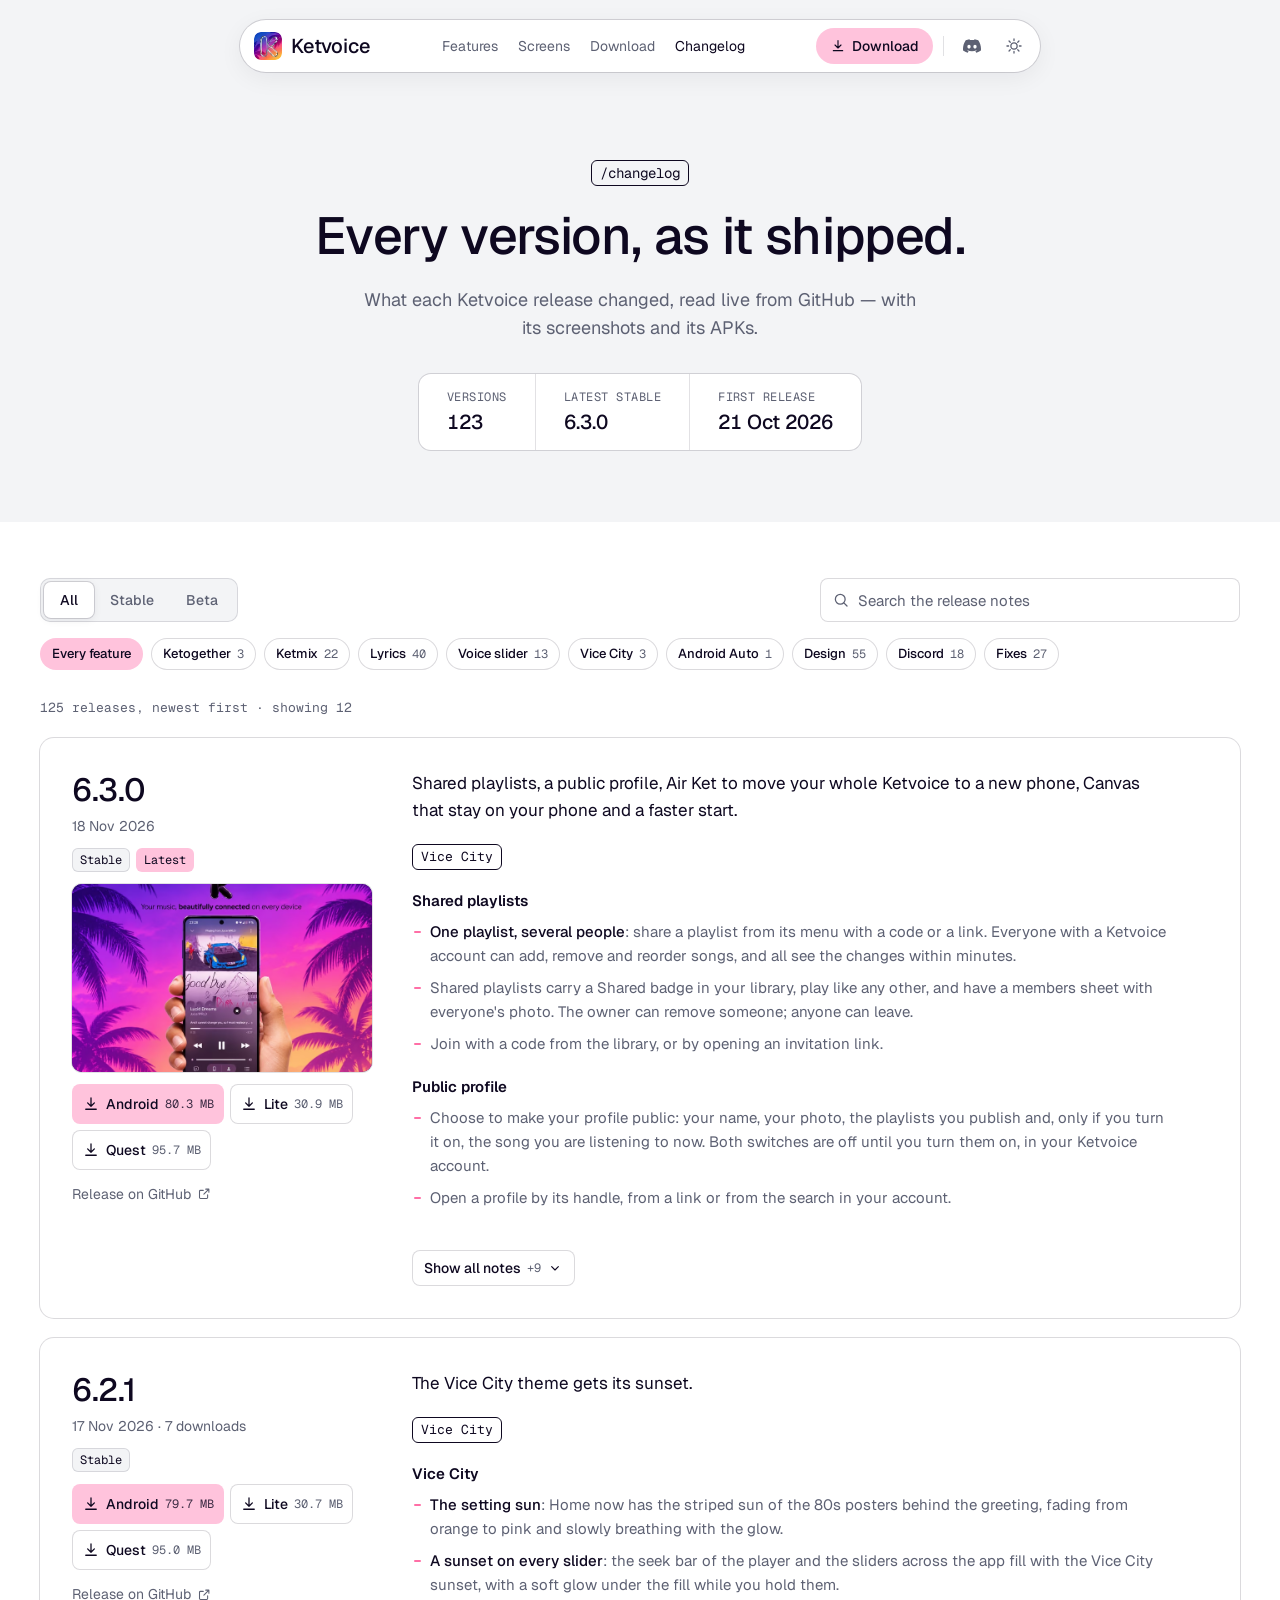
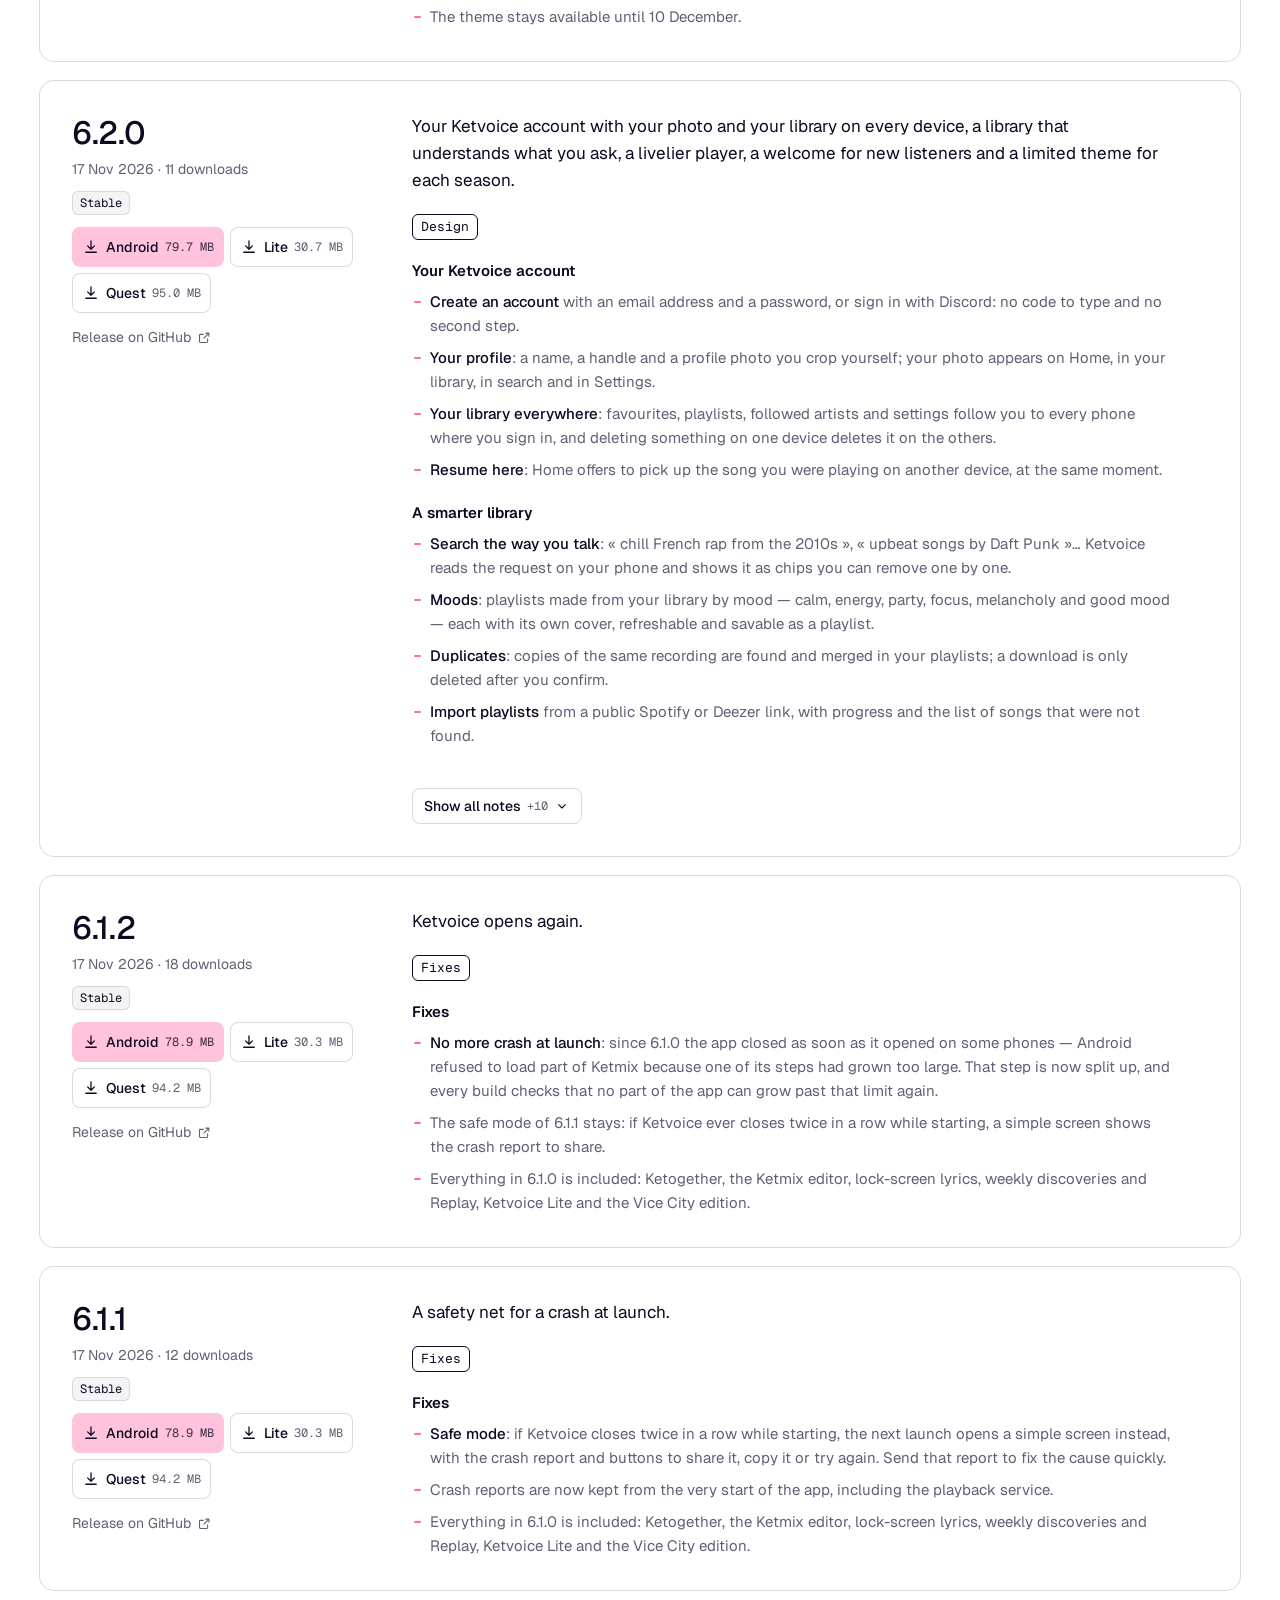
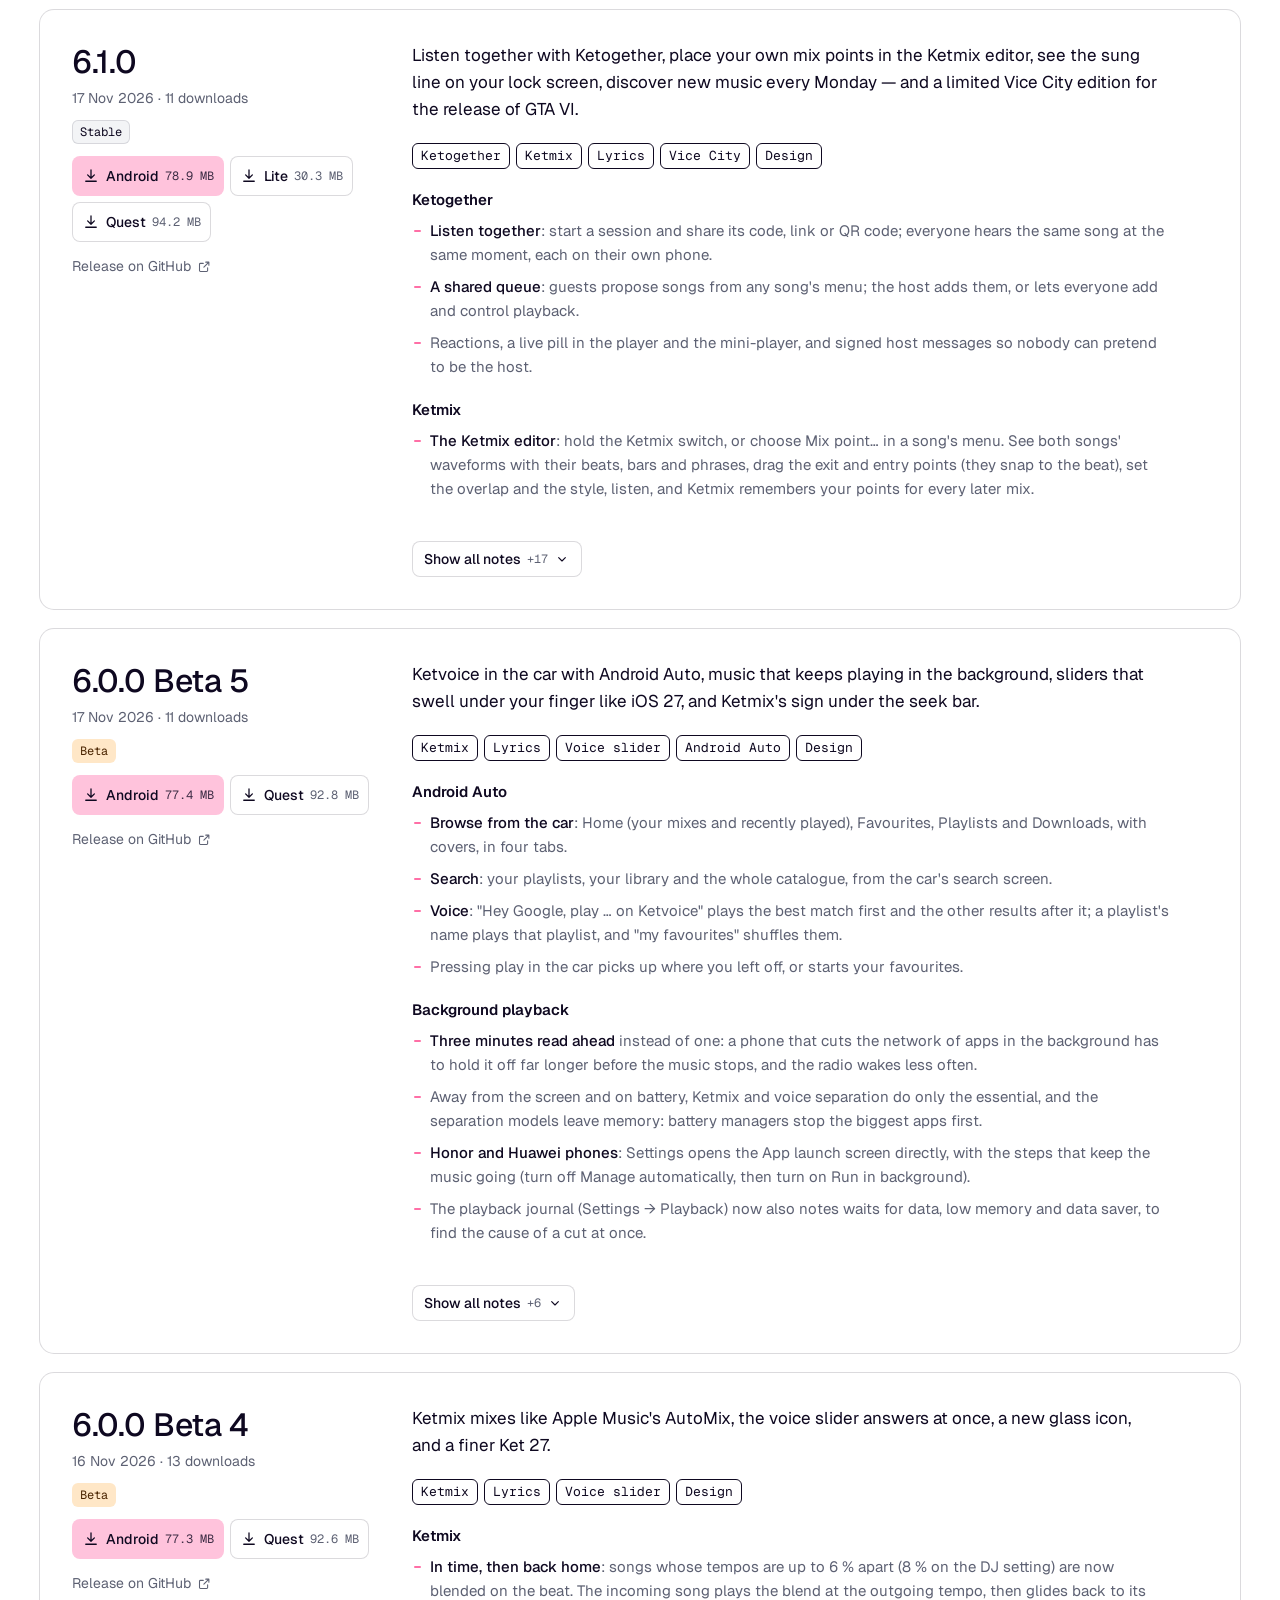
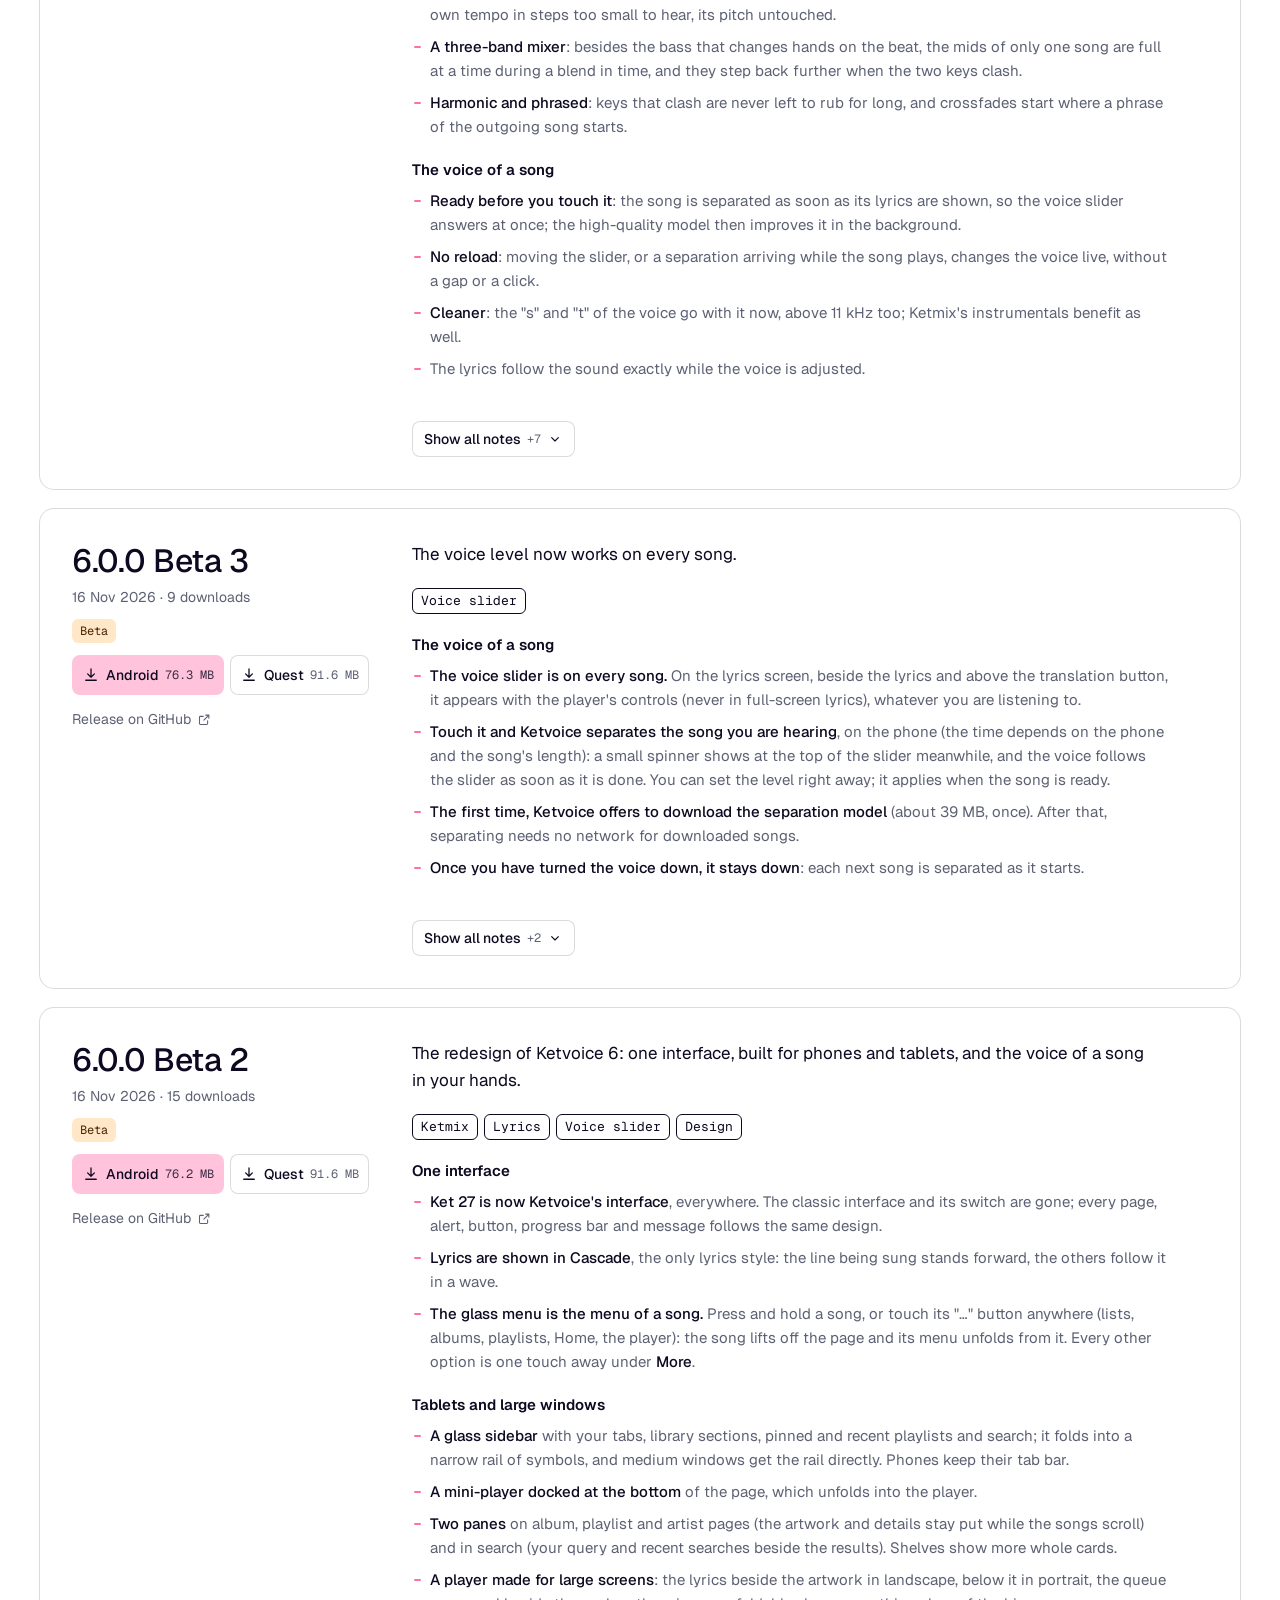
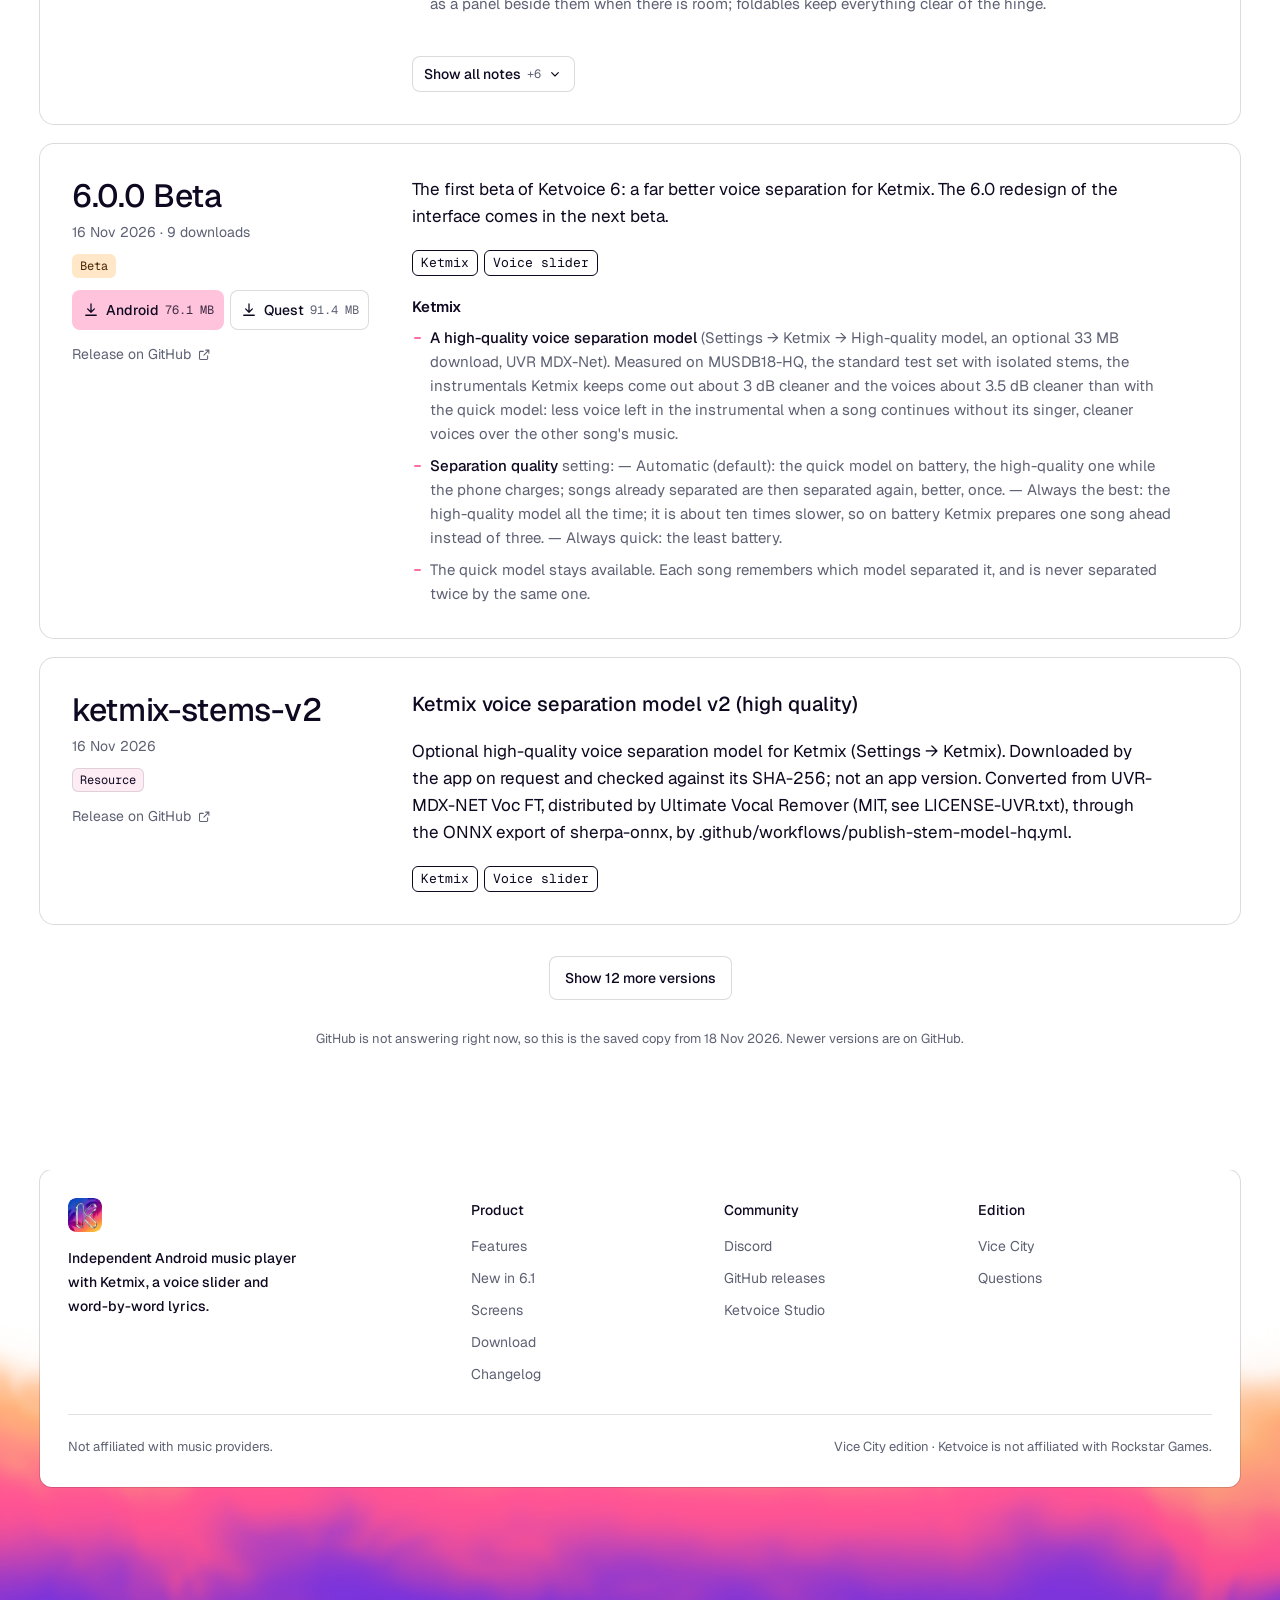
==== commit 2e295bc8: "Motion design, round 6: kinetic title, a setting sun, a pinned phone, a song ticker The owner (2026-" ====
--- a/changelog.html
+++ b/changelog.html
@@ -18,7 +18,7 @@
 <link rel="preconnect" href="https://fonts.googleapis.com"/>
 <link rel="preconnect" href="https://fonts.gstatic.com" crossorigin/>
 <link rel="stylesheet" href="https://fonts.googleapis.com/css2?family=Geist:wght@400..600&amp;family=Geist+Mono:wght@400;500&amp;display=swap"/>
-<link rel="stylesheet" href="css/style.css?v=202611171900"/>
+<link rel="stylesheet" href="css/style.css?v=202611181200"/>
 <link rel="stylesheet" href="css/changelog.css?v=202611171900"/>
 </head>
 <body class="page-changelog">
@@ -98,6 +98,6 @@
 <div aria-live="polite" class="toast" id="toast" role="status"></div>
 <script src="js/changelog-data.js?v=202611171900"></script>
 <script src="js/changelog.js?v=202611171900"></script>
-<script src="js/flow.js?v=202611171900"></script>
-<script src="js/motion.js?v=202611171900"></script>
+<script src="js/flow.js?v=202611181200"></script>
+<script src="js/motion.js?v=202611181200"></script>
 <script src="assets/ketvoice-theme.js?v=202611171900"></script></body></html>
--- a/css/style.css
+++ b/css/style.css
@@ -120,8 +120,8 @@
 .split-menu a[hidden]{display:none}
 .split-menu a:hover,.split-menu a:focus-visible{background:var(--soft)}
 .split-menu small{color:var(--muted);font-size:12px}
-.showcase-wrap{margin-top:88px}
-.showcase{position:relative;border-radius:14px;box-shadow:var(--shadow)}
+.showcase-wrap{position:relative;margin-top:128px}
+.showcase{position:relative;z-index:1;border-radius:14px;box-shadow:var(--shadow)}
 .showcase-art{display:block;border-radius:14px;overflow:hidden;aspect-ratio:1117/622;background:#3a0f6e}
 .showcase-art img{display:block;width:100%;height:100%;object-fit:cover}
 .showcase-phone{--lift:0px;position:absolute;right:5.5%;bottom:-48px;width:21%;max-width:250px;aspect-ratio:1224/2600;padding:6px;border-radius:34px;background:#07030b;box-shadow:0 0 0 1px rgba(255,255,255,.14),0 30px 60px rgba(8,2,20,.5);transform:translateY(var(--lift))}
@@ -342,12 +342,12 @@
 html.motion .appear-late{animation:kv-rise 1.5s var(--out) .25s both}
 html.motion .flow-hero{animation:kv-fade 2s var(--out) both}
 html.motion .showcase-phone{animation:kv-float 2.4s ease-in-out infinite alternate}
-html.motion .reveal{transition:opacity .9s var(--out),transform .9s var(--out),filter .9s var(--out)}
-html.motion .reveal:not(.visible){opacity:0;transform:translateY(12px);filter:blur(4px)}
+html.motion .reveal{transition:opacity .9s var(--out),transform 1.1s var(--out)}
+html.motion .reveal:not(.visible){opacity:0;transform:translateY(18px)}
 html.motion .bento .reveal:nth-child(2),html.motion .grid6 .reveal:nth-child(3n+2),html.motion .strip .reveal:nth-child(2){transition-delay:.08s}
 html.motion .grid6 .reveal:nth-child(3n),html.motion .strip .reveal:nth-child(3){transition-delay:.16s}
 html.motion .bento .reveal:nth-child(4),html.motion .strip .reveal:nth-child(4){transition-delay:.12s}
-html.motion .shot.reveal{transition:opacity .9s var(--out),filter .9s var(--out)}
+html.motion .shot.reveal{transition:opacity .9s var(--out)}
 html.motion .shot.reveal:not(.visible){transform:translateY(var(--drift))}
 /* the little product loops play once their cell is on screen */
 html.motion .visible .ly-now span{animation:kv-sing 3.6s linear infinite}
@@ -400,7 +400,7 @@
   .hero-actions{justify-content:flex-start;display:grid;grid-template-columns:1fr 1fr;width:100%}
   .split{grid-column:1/-1}
   .split-main{flex:1}
-  .showcase-wrap{margin-top:56px}
+  .showcase-wrap{margin-top:76px}
   .showcase-phone{width:30%;bottom:-36px;right:4%;border-radius:22px;padding:4px}
   .showcase-phone img{border-radius:18px}
   .showcase-bar{position:static;max-width:none;margin-top:12px;border-radius:10px;background:#1a0d33;-webkit-backdrop-filter:none;backdrop-filter:none;width:calc(100% - 34%)}
@@ -421,7 +421,148 @@
   .arcs i:nth-child(1){width:360px;height:180px}.arcs i:nth-child(2){width:260px;height:130px}.arcs i:nth-child(3){width:160px;height:80px}
   .foot-cols{grid-template-columns:1fr 1fr}
   .stats th,.stats td{padding:10px 12px}
-  .now-playing{display:flex;margin:0 0 4px auto;justify-content:flex-end;max-width:100%}
+  .now-playing{display:flex;margin:0 0 4px auto;justify-content:flex-end;max-width:min(100%,calc(100vw - 150px))}
+}
+
+/* ---------- round 6: motion design ----------
+   Hand-tuned, transform/opacity only, still under prefers-reduced-motion.
+   Hero: a striped sun sets behind the showcase while the band darkens (js/flow.js), a neon
+   floor rolls under it, the photo drifts behind light scanlines, the title's letters settle
+   and its last words light up like a sung line. Screens: one phone, pinned, scrubbed by the
+   scroll. Plus a song ticker, word-by-word headings, counters and magnetic buttons. */
+:root{--settle:cubic-bezier(.2,.85,.25,1.12);--expo:cubic-bezier(.16,1,.3,1)}
+/* the last words of the title, in the sunset of the Vice City logo */
+.sung,.kw.lw::after{background:linear-gradient(180deg,#a8127f 8%,#d0186e 52%,#c8410c 96%);-webkit-background-clip:text;background-clip:text;color:transparent}
+html.dark .sung,html.dark .kw.lw::after{background-image:linear-gradient(180deg,#ff8fd6 8%,#ff6fae 50%,#ffb070 96%)}
+.kinetic .kt{display:inline}
+.kw{display:inline-block;white-space:nowrap}
+.kl{display:inline-block;transform-origin:50% 90%}
+.kw.lw{position:relative}
+.kw.lw .ink{color:var(--ink)}
+.kw.lw::after{content:attr(data-t);position:absolute;left:0;top:0;white-space:nowrap;filter:drop-shadow(0 0 16px rgba(255,79,154,.28))}
+html.motion .kinetic{font-kerning:none;font-variant-ligatures:none}
+/* hidden until js/motion.js has split it (before the first frames); shown anyway after 1.6 s */
+@keyframes kv-show{from{opacity:0}to{opacity:1}}
+html.motion .kinetic.appear{animation:none}
+html.motion .kinetic:not(.split){opacity:0;animation:kv-show .8s var(--out) 1.6s both}
+@keyframes kv-letter{from{opacity:0;transform:translateY(.62em) rotate(9deg) scale(.92)}45%{opacity:1}to{opacity:1;transform:none}}
+@keyframes kv-in{from{opacity:0}to{opacity:1}}
+@keyframes kv-out{from{opacity:1}to{opacity:0}}
+html.motion .kinetic.split .kl,html.motion .kinetic.split .lw{animation:kv-letter 1s var(--settle) both;animation-delay:calc(var(--i)*21ms + .08s)}
+html.motion .kinetic.split .lw::after{opacity:0;animation:kv-in .55s var(--out) both;animation-delay:calc(var(--j)*.24s + 1.2s)}
+html.motion .kinetic.split .lw .ink{animation:kv-out .55s var(--out) both;animation-delay:calc(var(--j)*.24s + 1.2s)}
+html.motion .hero-sub.appear{animation-delay:.45s}
+html.motion .hero-actions.appear{animation-delay:.6s}
+
+/* the sun: it sets behind the showcase as the hero scrolls away (--set, 0 → 1) */
+.vc-sun{--set:0;position:absolute;left:50%;top:0;z-index:0;width:clamp(210px,26vw,360px);aspect-ratio:1;margin-left:calc(clamp(210px,26vw,360px)/-2);pointer-events:none;
+  transform:translate3d(0,calc(-31% + var(--set)*37%),0)}
+.vc-sun::before{content:"";position:absolute;inset:-45%;border-radius:50%;background:radial-gradient(closest-side,rgba(255,196,120,.6),rgba(255,110,160,.24) 55%,transparent);opacity:calc(1 - var(--set)*.7)}
+.vc-sun i{position:absolute;inset:0;border-radius:50%;overflow:hidden;background:linear-gradient(180deg,#ffe58f 0%,#ffbe62 26%,#ff7f7a 50%,#f23d8a 76%,#c71d7e 100%);
+  -webkit-mask:linear-gradient(180deg,#000 0 17%,transparent 17% 18.6%,#000 18.6% 23%,transparent 23% 25.4%,#000 25.4% 29.5%,transparent 29.5% 32.8%,#000 32.8% 36.5%,transparent 36.5% 41%,#000 41% 44.5%,transparent 44.5% 50%,#000 50% 53.5%,transparent 53.5% 60%,#000 60% 63%,transparent 63% 71%,#000 71% 73.5%,transparent 73.5%);
+  mask:linear-gradient(180deg,#000 0 17%,transparent 17% 18.6%,#000 18.6% 23%,transparent 23% 25.4%,#000 25.4% 29.5%,transparent 29.5% 32.8%,#000 32.8% 36.5%,transparent 36.5% 41%,#000 41% 44.5%,transparent 44.5% 50%,#000 50% 53.5%,transparent 53.5% 60%,#000 60% 63%,transparent 63% 71%,#000 71% 73.5%,transparent 73.5%)}
+.vc-sun i::after{content:"";position:absolute;inset:0;background:linear-gradient(180deg,#ff9a6b,#f2367f 55%,#8f1f9e);opacity:calc(var(--set)*.85)}
+/* the neon floor under the showcase */
+.floor{position:absolute;left:0;right:0;bottom:0;height:46%;z-index:-1;overflow:hidden;pointer-events:none;perspective:380px;perspective-origin:50% 0;
+  -webkit-mask:linear-gradient(180deg,transparent 0,#000 42%,rgba(0,0,0,.55) 72%,rgba(0,0,0,.12));mask:linear-gradient(180deg,transparent 0,#000 42%,rgba(0,0,0,.55) 72%,rgba(0,0,0,.12))}
+.floor i{position:absolute;left:-80%;right:-80%;top:0;height:240%;transform-origin:50% 0;transform:rotateX(66deg);
+  background:linear-gradient(90deg,rgba(255,118,190,.5) 1.5px,transparent 1.5px) 50% 0/64px 64px,linear-gradient(180deg,rgba(255,150,120,.3) 1px,transparent 1px) 0 0/64px 64px}
+@keyframes kv-floor{from{transform:rotateX(66deg) translate3d(0,-64px,0)}to{transform:rotateX(66deg) translate3d(0,0,0)}}
+html.motion .floor i{animation:kv-floor 2.4s linear infinite}
+/* the photo: a slow parallax, dusk falling over it, a light VHS texture (hero only) */
+.showcase::before{content:"";position:absolute;left:0;right:0;top:0;z-index:1;aspect-ratio:1117/622;border-radius:14px;pointer-events:none;
+  background:linear-gradient(180deg,rgba(24,6,58,.82),rgba(24,6,58,.3) 55%,rgba(24,6,58,.1));opacity:var(--dusk,0)}
+.showcase-art{position:relative;z-index:0}
+.showcase-phone,.showcase-bar{z-index:2}
+html.motion .showcase-art img{transform:translate3d(0,var(--py,0px),0) scale(1.07)}
+.showcase-art::after{content:"";position:absolute;inset:0;pointer-events:none;opacity:.5;
+  background:repeating-linear-gradient(180deg,rgba(12,0,30,.2) 0 1px,transparent 1px 3px)}
+.showcase-art::before{content:"";position:absolute;left:0;right:0;top:0;height:22%;z-index:1;pointer-events:none;opacity:0;
+  background:linear-gradient(180deg,transparent,rgba(255,236,250,.07) 45%,rgba(255,255,255,.1) 50%,transparent)}
+@keyframes kv-roll{0%{transform:translate3d(0,-110%,0);opacity:0}8%{opacity:1}70%{opacity:1}100%{transform:translate3d(0,520%,0);opacity:0}}
+html.motion .showcase-art::before{animation:kv-roll 7s cubic-bezier(.45,.05,.55,.95) 2.2s infinite}
+
+/* the song ticker at the foot of the hero */
+.ticker{position:relative;z-index:2;display:grid;justify-items:center;gap:14px;margin-top:104px;color:#fff}
+.tk-label{display:inline-flex;align-items:center;gap:8px;padding:0 10px;border-radius:6px;background:rgba(14,6,30,.86);font:400 12px/26px var(--mono);color:#f1e8f7}
+.tk-view{width:100%;overflow:hidden;-webkit-mask:linear-gradient(90deg,transparent,#000 9%,#000 91%,transparent);mask:linear-gradient(90deg,transparent,#000 9%,#000 91%,transparent)}
+.tk-track{display:flex;width:max-content}
+.ticker ul{display:flex;gap:10px;margin:0;padding:0 5px;list-style:none}
+.ticker li{display:flex;align-items:center;gap:10px;padding:6px 16px 6px 6px;border-radius:12px;background:rgba(14,6,30,.86);box-shadow:inset 0 0 0 1px rgba(255,255,255,.14);font-size:14px;line-height:20px;white-space:nowrap;color:#e9dff0}
+.ticker li b{font-weight:500;color:#fff;margin-right:4px}
+.ticker li span{color:#d6cbe4}
+.ticker .cover{width:36px;height:36px;border-radius:8px}
+.tk-pause{position:absolute;right:20px;top:0;display:grid;place-items:center;width:28px;height:28px;border-radius:14px;background:rgba(14,6,30,.7);color:#fff;box-shadow:inset 0 0 0 1px rgba(255,255,255,.18)}
+.tk-pause .icon{width:14px;height:14px}
+.tk-pause .i-play{display:none;fill:currentColor;stroke:none}
+.tk-pause[aria-pressed="true"] .i-play{display:inline}.tk-pause[aria-pressed="true"] .i-pause{display:none}
+.ticker .tk-dup,.tk-pause{display:none}
+html.motion .ticker .tk-dup{display:flex}
+html.motion .tk-pause{display:grid}
+html:not(.motion) .tk-track{width:auto;justify-content:center}
+html:not(.motion) .ticker ul{flex-wrap:wrap;justify-content:center;row-gap:10px}
+@keyframes kv-marquee{to{transform:translate3d(-50%,0,0)}}
+html.motion .tk-track{animation:kv-marquee 46s linear infinite}
+html.motion .ticker:hover .tk-track,html.motion .ticker.held .tk-track,html.motion .ticker:focus-within .tk-track{animation-play-state:paused}
+
+/* screens: one pinned phone scrubbed by the scroll (html.motion only; the strip otherwise) */
+html.motion .screens{overflow-x:clip}
+html.motion .scrub{position:relative;height:calc(100svh + var(--n,7)*46svh)}
+html.motion .scrub .strip{--pw:calc(min(74svh,640px)*.4708);--tilt:0deg;position:sticky;top:0;height:100svh;overflow:visible;display:grid;grid-template-columns:var(--pw) minmax(0,380px);
+  align-content:center;justify-content:center;column-gap:clamp(48px,8vw,120px);padding:0 20px;scroll-snap-type:none;isolation:isolate}
+html.motion .scrub .shot{display:contents}
+html.motion .scrub .strip::before{content:"";grid-area:1/1;align-self:center;width:var(--pw);aspect-ratio:1224/2600;border-radius:34px;background:#07030b;
+  box-shadow:0 0 0 1px rgba(255,255,255,.1),0 40px 80px rgba(14,8,32,.28);transform:perspective(1400px) rotateY(var(--tilt))}
+html.motion .scrub .strip::after{content:"";grid-area:1/1;align-self:center;justify-self:center;z-index:-1;width:min(calc(var(--pw)*2.1),100vw);aspect-ratio:1;border-radius:50%;
+  background:radial-gradient(closest-side,rgba(255,111,166,.34),rgba(255,170,120,.16) 50%,transparent);transform:scale(var(--glow,1))}
+html.motion .scrub .phone{grid-area:1/1;align-self:center;width:var(--pw);background:none;box-shadow:none;clip-path:inset(6px round 27px);transform:perspective(1400px) rotateY(var(--tilt))}
+html.motion .scrub .phone picture{will-change:transform,opacity}
+html.motion .scrub .phone img{border-radius:0}
+html.motion .scrub .shot:not(:first-child) .phone picture{opacity:0}
+html.motion .scrub figcaption{grid-area:1/2;align-self:center;max-width:380px;font-size:16px;line-height:26px;opacity:0;transform:translate3d(0,16px,0);transition:opacity .4s var(--out),transform .7s var(--expo)}
+html.motion .scrub figcaption b{font-size:32px;line-height:40px;letter-spacing:-.01em;margin-bottom:10px}
+html.motion .scrub .shot.on figcaption,html.motion .scrub:not(.ready) .shot:first-child figcaption{opacity:1;transform:none;transition-delay:.06s}
+.scrub-meta{display:none}
+html.motion .scrub .scrub-meta{grid-area:1/2;align-self:center;display:flex;align-items:center;gap:12px;margin-top:-190px;font:400 13px/20px var(--mono);color:var(--muted)}
+.scrub-meta b{font-weight:500;color:var(--ink)}
+.sm-bar{position:relative;width:120px;height:2px;border-radius:1px;background:var(--line);overflow:hidden}
+.sm-bar i{position:absolute;inset:0;background:linear-gradient(90deg,#ff7a59,#ff4f9a 50%,#7a35d6);transform-origin:left;transform:scaleX(var(--p,0))}
+
+/* word-by-word headings */
+.ww{display:inline-block;clip-path:inset(-.3em -.2em -.16em -.2em)}
+.ww>span{display:inline-block}
+html.motion .reveal .ww>span{transform:translate3d(0,108%,0);transition:transform 1.05s var(--expo);transition-delay:calc(var(--w)*55ms + .04s)}
+html.motion .reveal.visible .ww>span{transform:none}
+
+/* counters */
+.tally{display:grid;grid-template-columns:repeat(3,1fr);margin:0 0 40px;border-top:1px solid var(--line);border-bottom:1px solid var(--line)}
+.tally div{display:flex;flex-direction:column-reverse;justify-content:flex-end;gap:2px;padding:22px 20px}
+.tally div+div{border-left:1px solid var(--line)}
+.tally dd{margin:0;font-size:44px;line-height:52px;font-weight:500;letter-spacing:-.02em;font-variant-numeric:tabular-nums}
+.tally dt{color:var(--muted);font-size:14px;line-height:22px}
+.count{display:inline-block;min-width:calc(var(--d,1)*1ch)}
+
+/* magnetic buttons (fine pointers only; js/motion.js writes --mx/--my) */
+html.motion [data-magnet]{transform:translate3d(var(--mx,0px),var(--my,0px),0);transition:transform .7s var(--spring),background-color .15s,box-shadow .15s,color .15s}
+html.motion [data-magnet].pull{transition:transform .18s var(--out),background-color .15s,box-shadow .15s,color .15s}
+
+/* offscreen loops wait (js/motion.js toggles .paused) */
+html.motion .paused,html.motion .paused *,html.motion .paused::before,html.motion .paused::after,html.motion .paused *::before,html.motion .paused *::after{animation-play-state:paused!important}
+
+@media (max-width:760px){
+  .vc-sun{width:clamp(200px,58vw,300px);margin-left:calc(clamp(200px,58vw,300px)/-2)}
+  .floor{height:36%}
+  .ticker{margin-top:72px}
+  .tk-pause{right:12px}
+  html.motion .scrub{height:calc(100svh + var(--n,7)*40svh)}
+  html.motion .scrub .strip{--pw:min(calc(min(56svh,520px)*.4708),58vw);grid-template-columns:var(--pw);grid-template-rows:auto auto auto;justify-items:center;row-gap:16px;text-align:center;padding:56px 20px 0}
+  html.motion .scrub figcaption{grid-area:3/1;font-size:14px;line-height:22px;min-height:66px;max-width:300px}
+  html.motion .scrub figcaption b{font-size:22px;line-height:28px;margin-bottom:4px}
+  html.motion .scrub .scrub-meta{grid-area:2/1;margin-top:0}
+  .tally{grid-template-columns:1fr}
+  .tally div{flex-direction:row-reverse;justify-content:space-between;align-items:baseline;padding:14px 0}
+  .tally div+div{border-left:0;border-top:1px solid var(--line)}
+  .tally dd{font-size:32px;line-height:40px}
 }
 
 /* ---------- reduced motion ---------- */
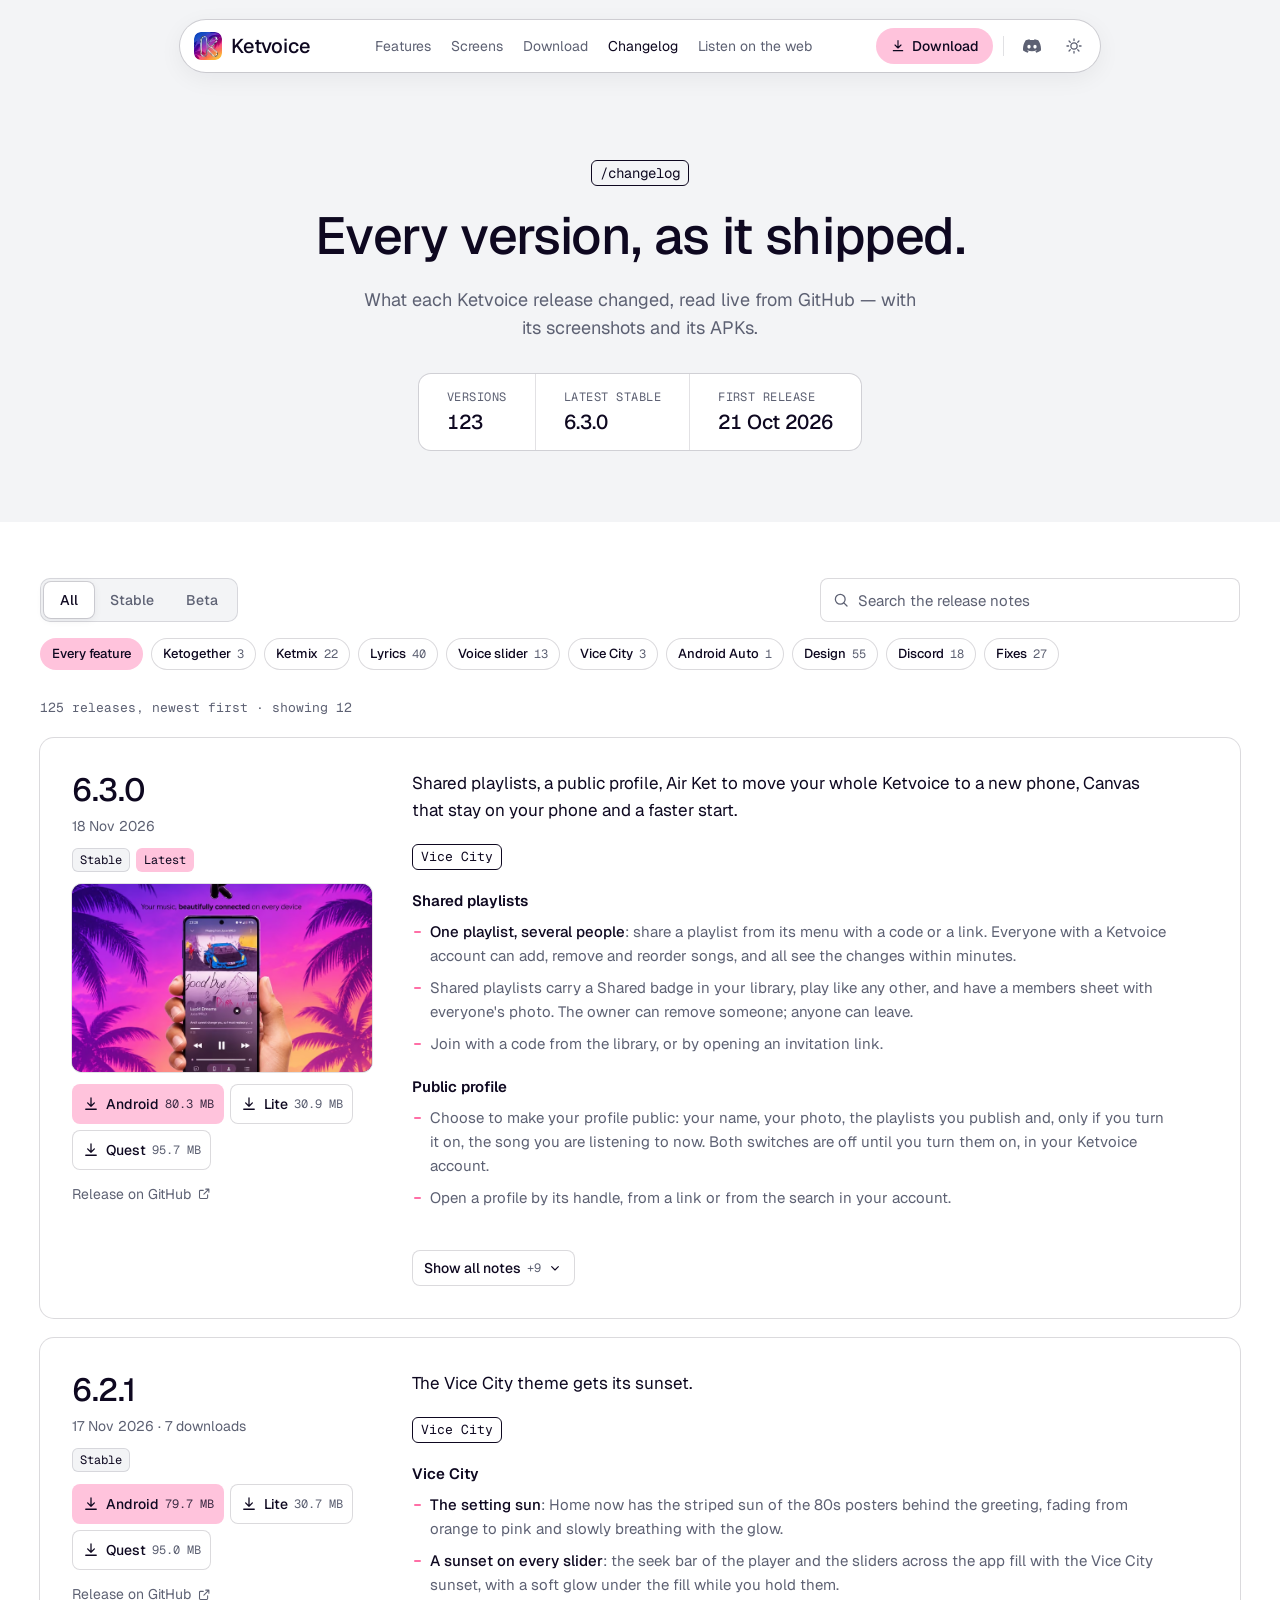
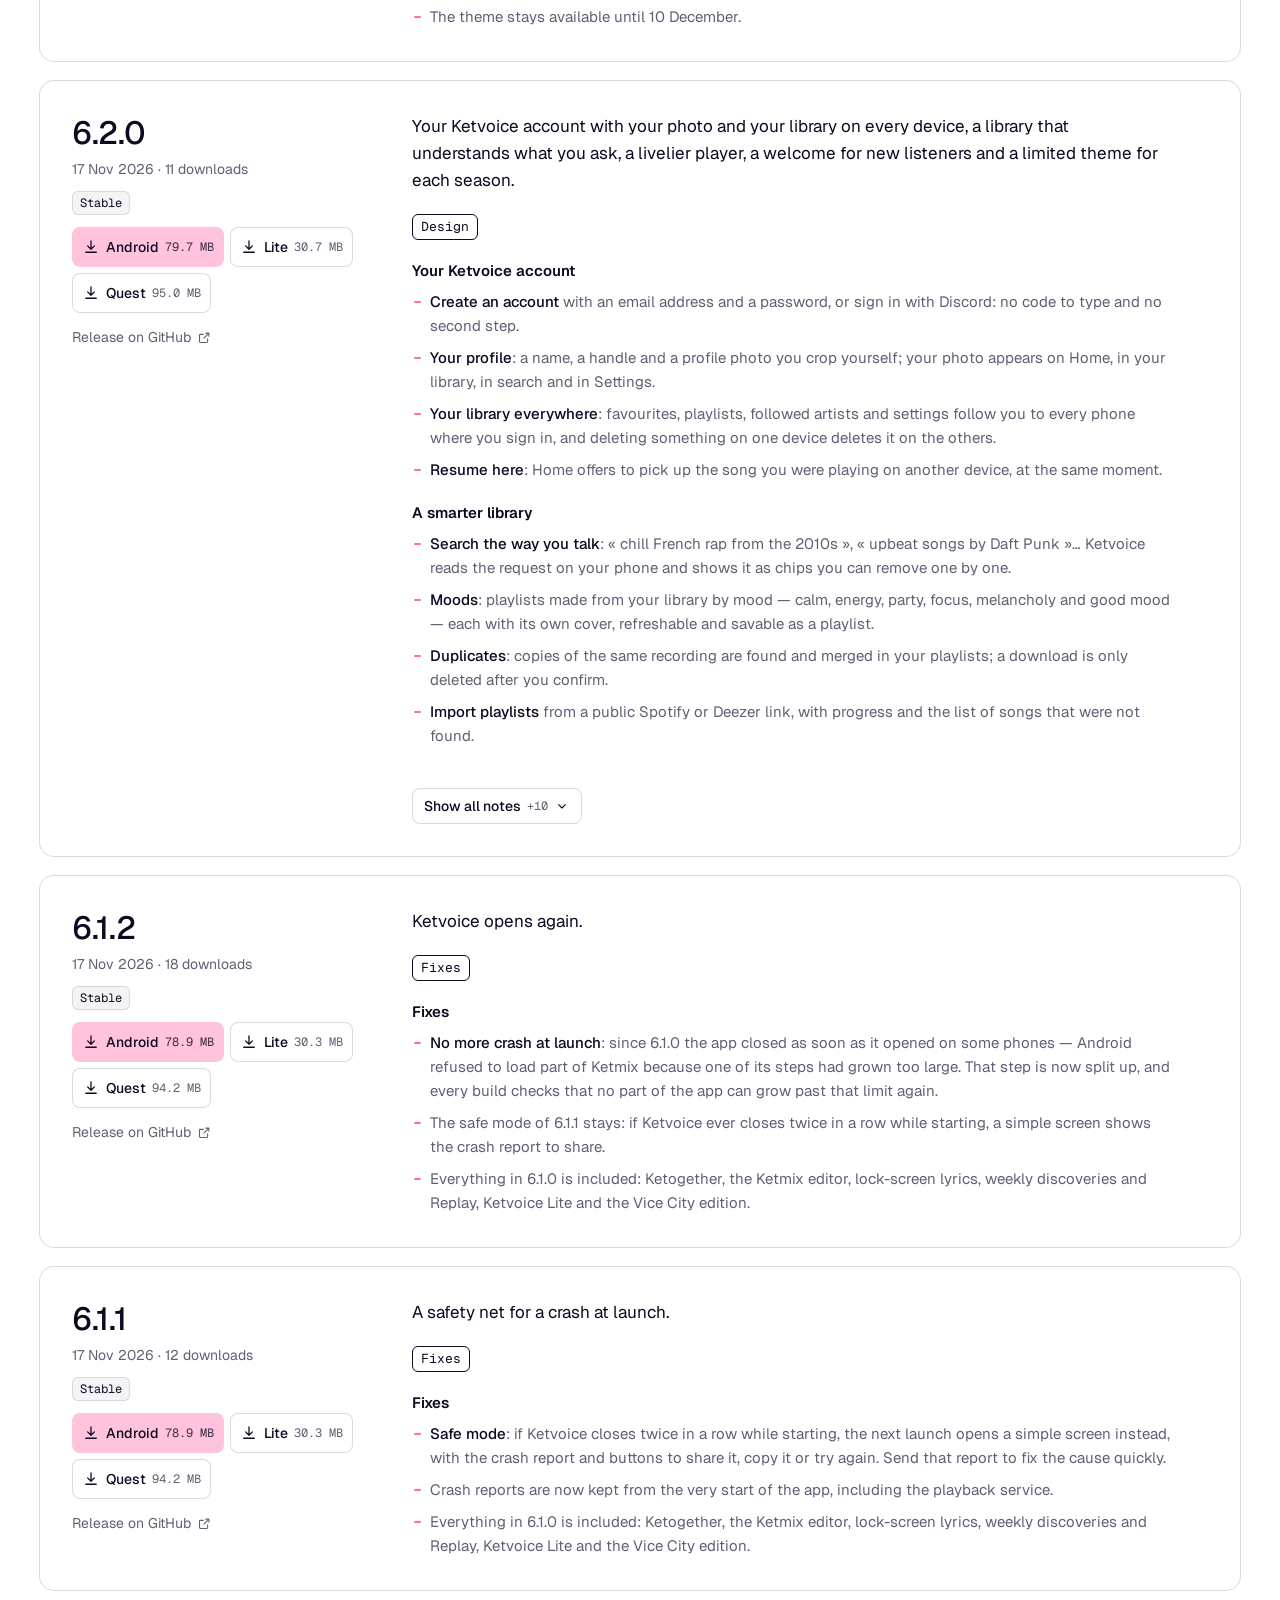
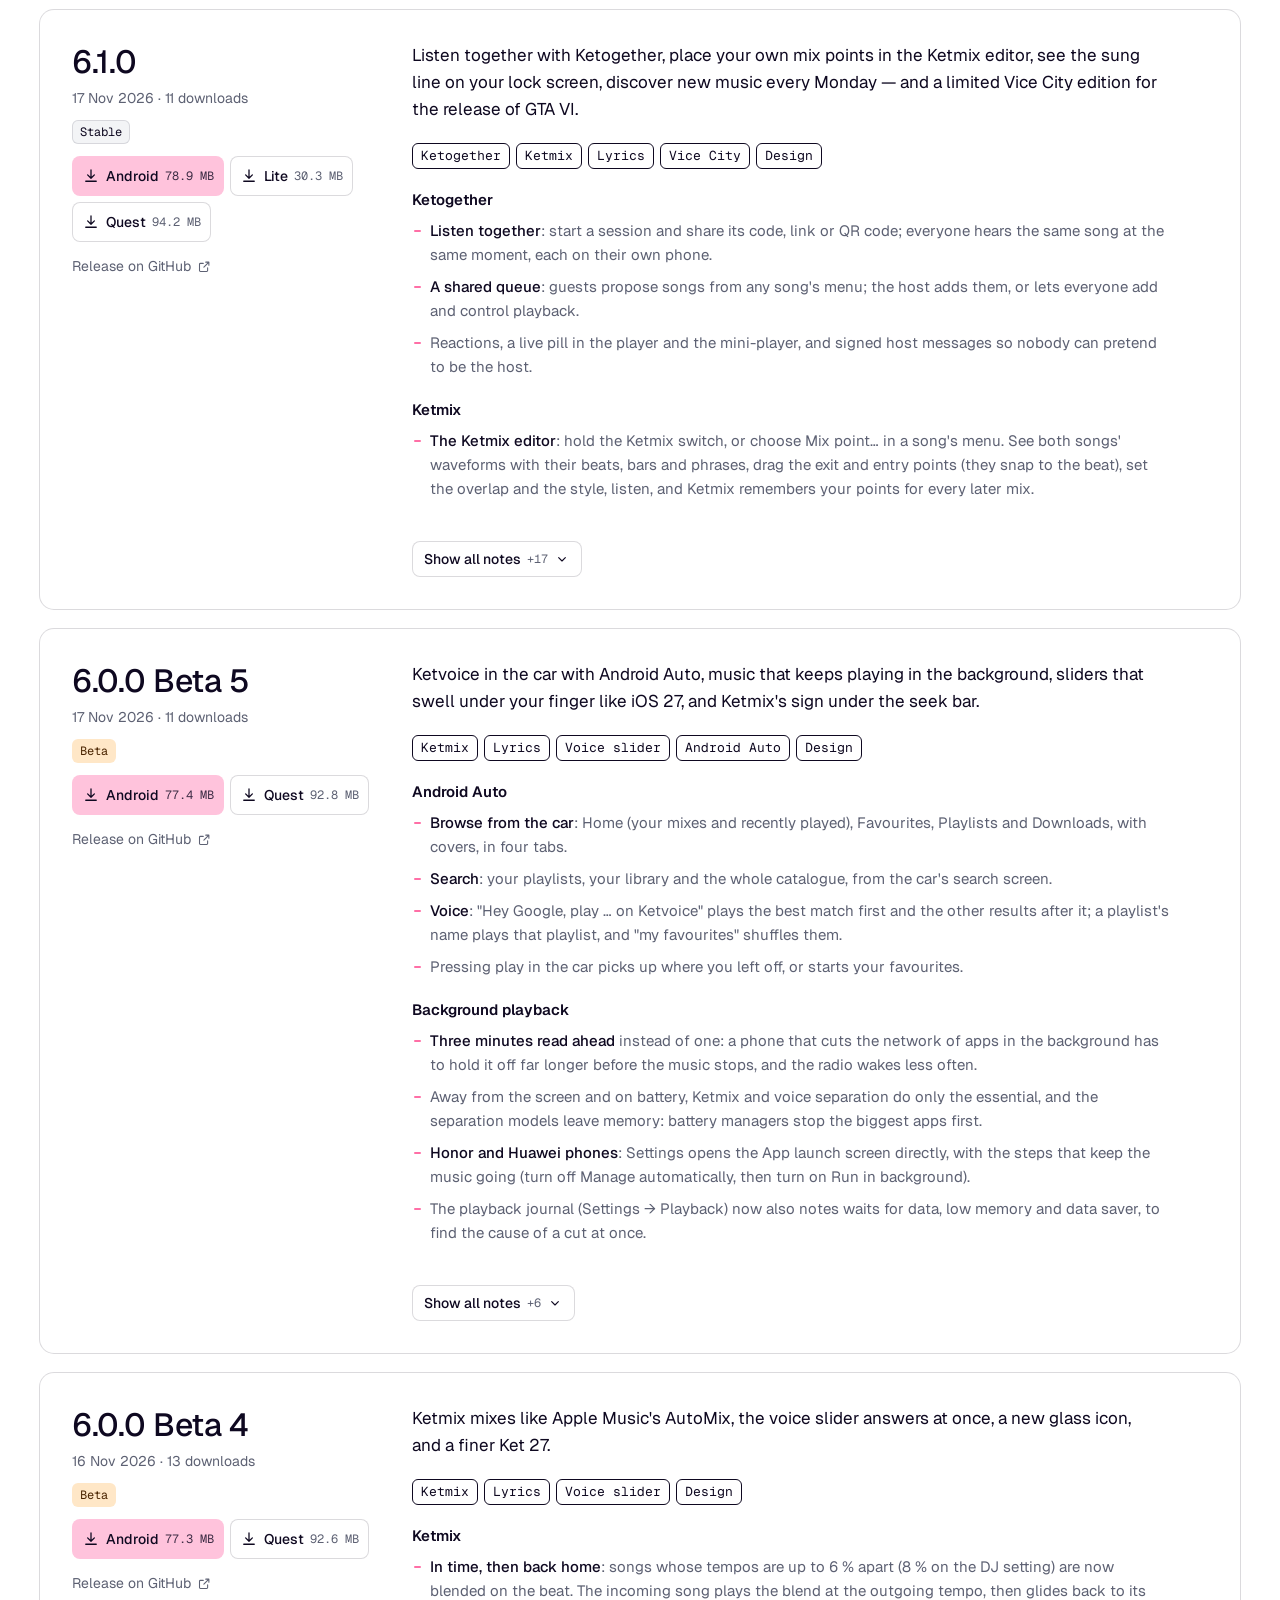
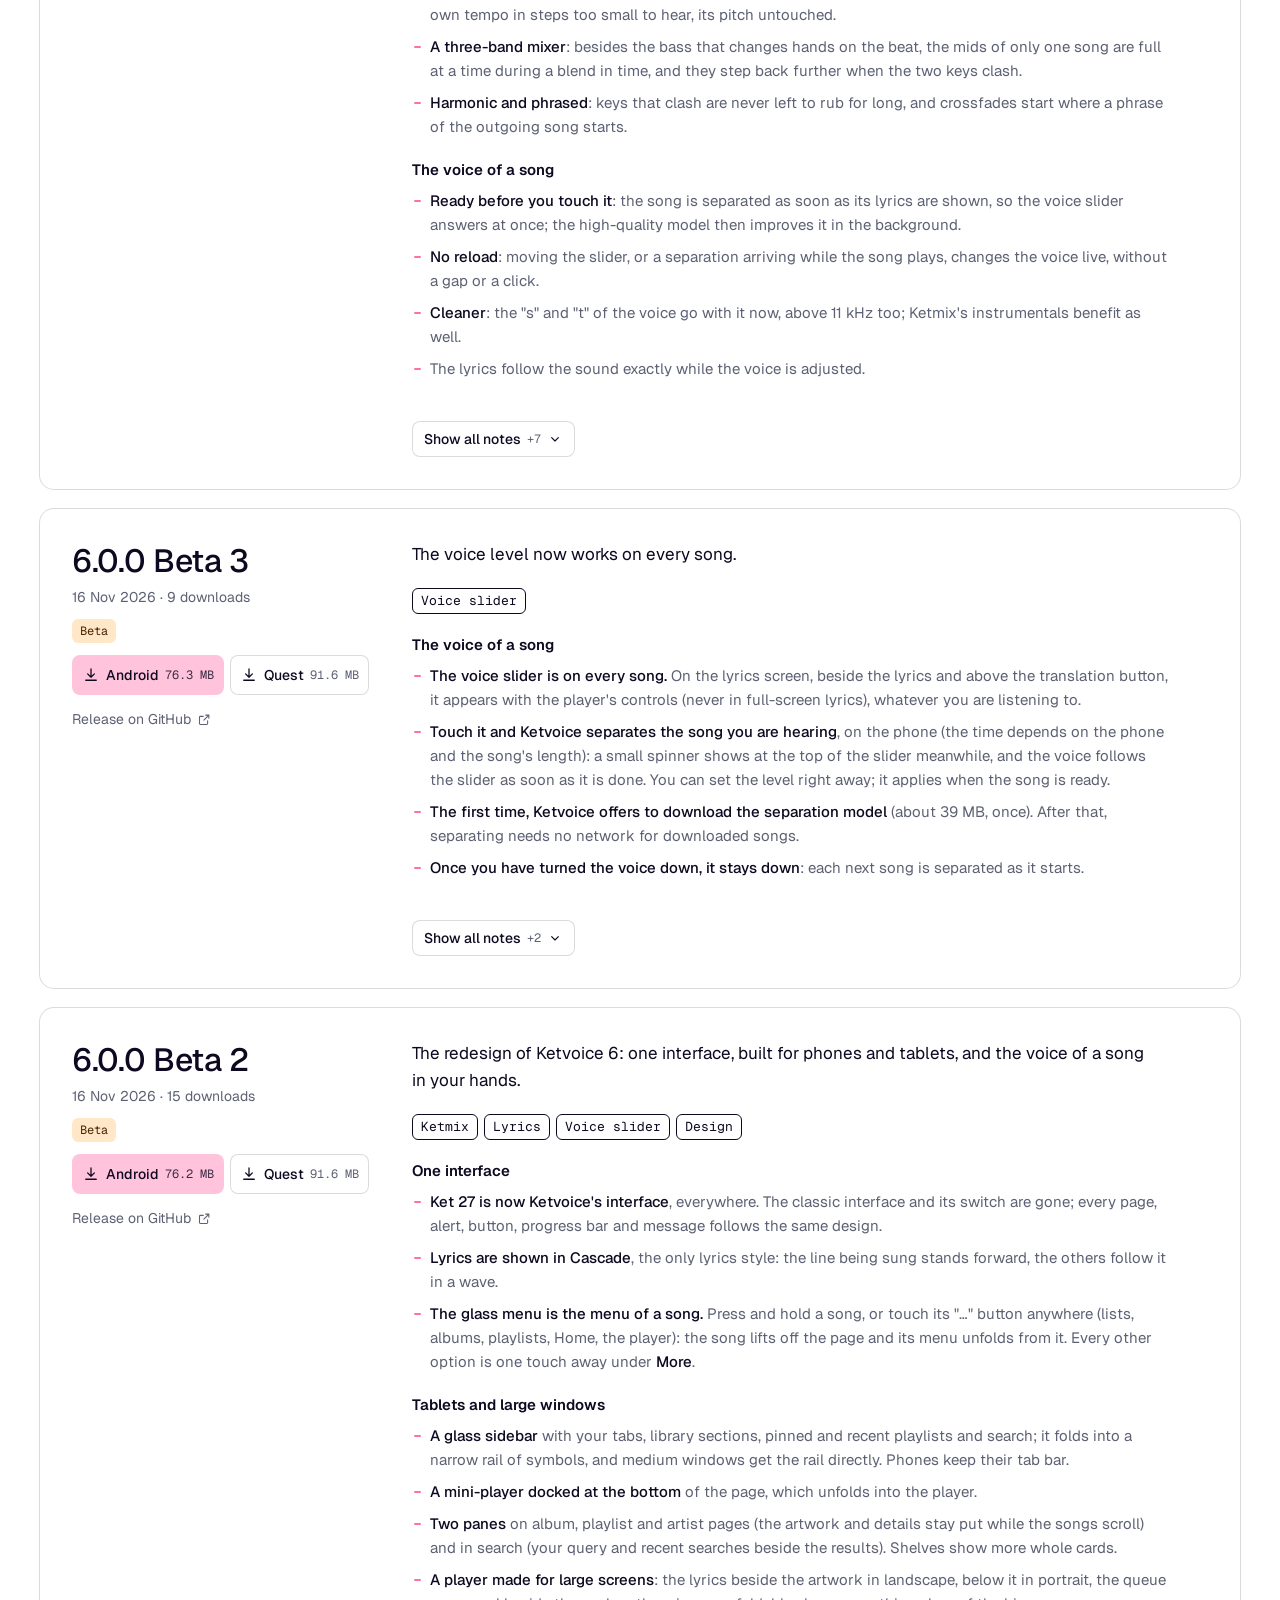
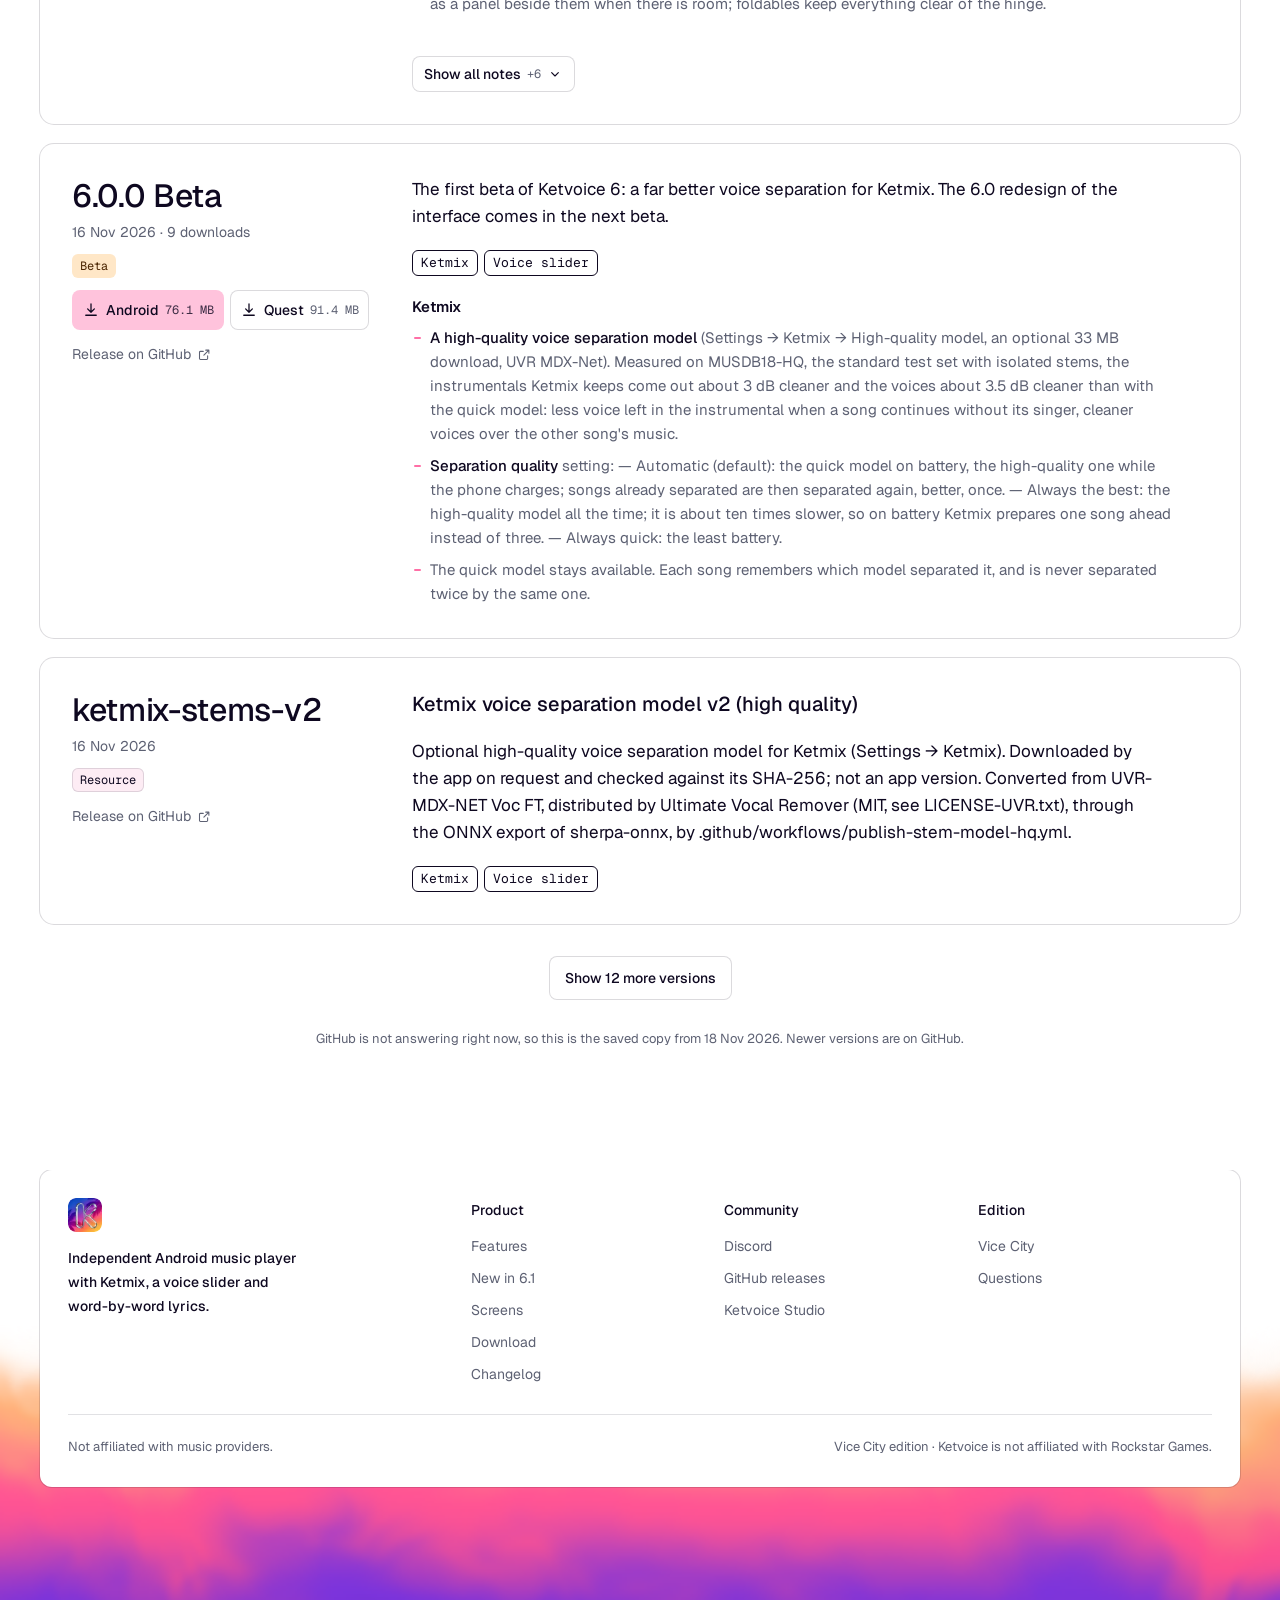
==== commit d9f3d41e: "Site: « Listen on the web » in the navigation, the menu, the footer and under the downloads The nav " ====
--- a/changelog.html
+++ b/changelog.html
@@ -18,7 +18,7 @@
 <link rel="preconnect" href="https://fonts.googleapis.com"/>
 <link rel="preconnect" href="https://fonts.gstatic.com" crossorigin/>
 <link rel="stylesheet" href="https://fonts.googleapis.com/css2?family=Geist:wght@400..600&amp;family=Geist+Mono:wght@400;500&amp;display=swap"/>
-<link rel="stylesheet" href="css/style.css?v=202611181200"/>
+<link rel="stylesheet" href="css/style.css?v=202611181500"/>
 <link rel="stylesheet" href="css/changelog.css?v=202611171900"/>
 </head>
 <body class="page-changelog">
@@ -42,10 +42,10 @@
 
 <div class="header-zone"><header class="topbar" id="topbar">
 <a aria-label="Ketvoice home" class="brand" href="./"><picture><source srcset="assets/ketvoice-logo-vc-96.webp" type="image/webp"/><img alt="" height="28" src="assets/ketvoice-logo-vc-96.png" width="28"/></picture><span>Ketvoice</span></a>
-<nav aria-label="Primary" class="nav-links"><a href="./#features">Features</a><a href="./#screens">Screens</a><a href="./#download">Download</a><a class="active" aria-current="page" href="changelog">Changelog</a></nav>
+<nav aria-label="Primary" class="nav-links"><a href="./#features">Features</a><a href="./#screens">Screens</a><a href="./#download">Download</a><a class="active" aria-current="page" href="changelog">Changelog</a><a href="player">Listen on the web</a></nav>
 <div class="nav-actions"><a class="nav-cta" href="https://github.com/Tysnnn23/Ketvoice/releases/latest" id="nav-download"><svg aria-hidden="true" class="icon"><use href="#i-down"/></svg>Download</a><span aria-hidden="true" class="nav-sep"></span><button aria-label="Ketvoice Discord" class="nav-icon discord-action" title="Discord" type="button"><svg aria-hidden="true" class="icon"><use href="#i-disc"/></svg></button><button aria-label="Switch theme" class="nav-icon theme-toggle" id="theme-toggle" title="Switch between light and dark" type="button"><svg aria-hidden="true" class="icon theme-icon" viewBox="0 0 24 24"><g class="sun"><circle cx="12" cy="12" r="4.2"></circle><path d="M12 2.6v2.2M12 19.2v2.2M2.6 12h2.2M19.2 12h2.2M5.4 5.4l1.6 1.6M17 17l1.6 1.6M18.6 5.4 17 7M7 17l-1.6 1.6"></path></g><path class="moon" d="M20 14.4A8.4 8.4 0 1 1 9.6 4a6.9 6.9 0 0 0 10.4 10.4Z"></path></svg></button><button aria-controls="mobile-menu" aria-expanded="false" aria-label="Open navigation" class="menu-toggle" id="menu-toggle" type="button"><svg aria-hidden="true" class="icon" viewBox="0 0 24 24"><path d="M5 9h14M5 15h14"></path></svg></button></div>
 </header>
-<div class="mobile-menu" id="mobile-menu"><a href="./#features">Features</a><a href="./#screens">Screens</a><a href="./#download">Download</a><a aria-current="page" href="changelog">Changelog</a><button class="discord-action" type="button">Discord</button></div></div>
+<div class="mobile-menu" id="mobile-menu"><a href="./#features">Features</a><a href="./#screens">Screens</a><a href="./#download">Download</a><a aria-current="page" href="changelog">Changelog</a><a href="player">Listen on the web</a><button class="discord-action" type="button">Discord</button></div></div>
 
 <main id="main">
 <section aria-labelledby="cl-title" class="cl-hero">
--- a/css/style.css
+++ b/css/style.css
@@ -73,12 +73,12 @@
 
 /* ---------- nav pill ---------- */
 .header-zone{position:fixed;z-index:100;top:20px;left:0;right:0;pointer-events:none}
-.topbar{pointer-events:auto;position:relative;display:flex;align-items:center;gap:12px;width:min(800px,100% - 40px);height:52px;margin:0 auto;padding:0 8px 0 14px;border-radius:32px;background:var(--card);box-shadow:0 0 0 1px var(--ring),0 6px 24px rgba(14,8,32,.06);transform-origin:50% 0;transition:transform .45s var(--spring),box-shadow .3s}
+.topbar{pointer-events:auto;position:relative;display:flex;align-items:center;gap:12px;width:min(920px,100% - 40px);height:52px;margin:0 auto;padding:0 8px 0 14px;border-radius:32px;background:var(--card);box-shadow:0 0 0 1px var(--ring),0 6px 24px rgba(14,8,32,.06);transform-origin:50% 0;transition:transform .45s var(--spring),box-shadow .3s}
 .topbar.compact{transform:translateY(3px) scale(.9)}
 .brand{display:flex;align-items:center;gap:9px;font-size:20px;font-weight:500;letter-spacing:-.01em}
 .brand img{display:block;width:28px;height:28px;border-radius:7px}
 .nav-links{display:flex;gap:4px;margin-left:auto}
-.nav-links a{padding:4px 8px;font-size:14px;color:var(--muted);transition:color .4s var(--soft-ease)}
+.nav-links a{white-space:nowrap;padding:4px 8px;font-size:14px;color:var(--muted);transition:color .4s var(--soft-ease)}
 .nav-links a:hover,.nav-links a.active{color:var(--ink)}
 .nav-actions{display:flex;align-items:center;gap:6px;margin-left:auto}
 .nav-cta{display:inline-flex;align-items:center;gap:6px;height:36px;padding:0 14px;border-radius:20px;background:var(--accent);color:var(--on-accent);font-size:14px;font-weight:500;transition:background-color .15s}
@@ -249,6 +249,16 @@
 #android-apk:hover{background:#24183d}
 html.dark #android-apk{background:#ffc3dc;color:#0e0820}
 .row-button .icon{width:16px;height:16px}
+/* the web player (/player): a night card under the downloads */
+.web-card{display:flex;align-items:center;gap:20px;margin-top:16px;padding:24px 28px;border-radius:16px;background:linear-gradient(120deg,#140a24,#2a1240 55%,#4a1a45);color:#f7f2fc;box-shadow:inset 0 0 0 1px rgba(255,255,255,.08)}
+html.motion .web-card.visible{transition:transform .45s var(--spring),box-shadow .3s,opacity .9s var(--out)}
+.web-card:hover{transform:translateY(-2px);box-shadow:inset 0 0 0 1px rgba(255,195,220,.55),0 20px 50px rgba(14,8,32,.22)}
+.web-card .wc-icon{width:44px;height:44px;padding:10px;border-radius:12px;background:linear-gradient(135deg,#ff5c9d,#a46bff);color:#fff;stroke-width:1.6}
+.wc-text{flex:1;display:grid;gap:4px;min-width:0}
+.wc-text b{font-size:16px;line-height:24px;font-weight:500}
+.wc-text small{color:#d4cbe2;font-size:14px;line-height:22px}
+.wc-go{display:inline-flex;align-items:center;justify-content:center;gap:6px;height:44px;padding:0 16px;border-radius:8px;background:#ffc3dc;color:#0e0820;font-size:14px;font-weight:500;white-space:nowrap}
+.wc-go .icon{width:16px;height:16px;transform:rotate(-90deg)}
 .stats{width:100%;margin-top:48px;border-collapse:separate;border-spacing:0;font-size:14px;line-height:22px}
 .stats caption{text-align:left;padding:0 16px 10px;color:var(--muted);font-size:13px}
 .stats th,.stats td{padding:10px 16px;font-weight:400;text-align:left}
@@ -380,6 +390,8 @@
   .foot-top{grid-template-columns:1fr}
 }
 @media (max-width:760px){
+  .web-card{flex-direction:column;align-items:flex-start;gap:16px;padding:24px}
+  .wc-go{align-self:stretch}
   h1{font-size:40px;line-height:48px}
   h2,.cta h2{font-size:32px;line-height:40px}
   .sec-head{margin-bottom:40px}
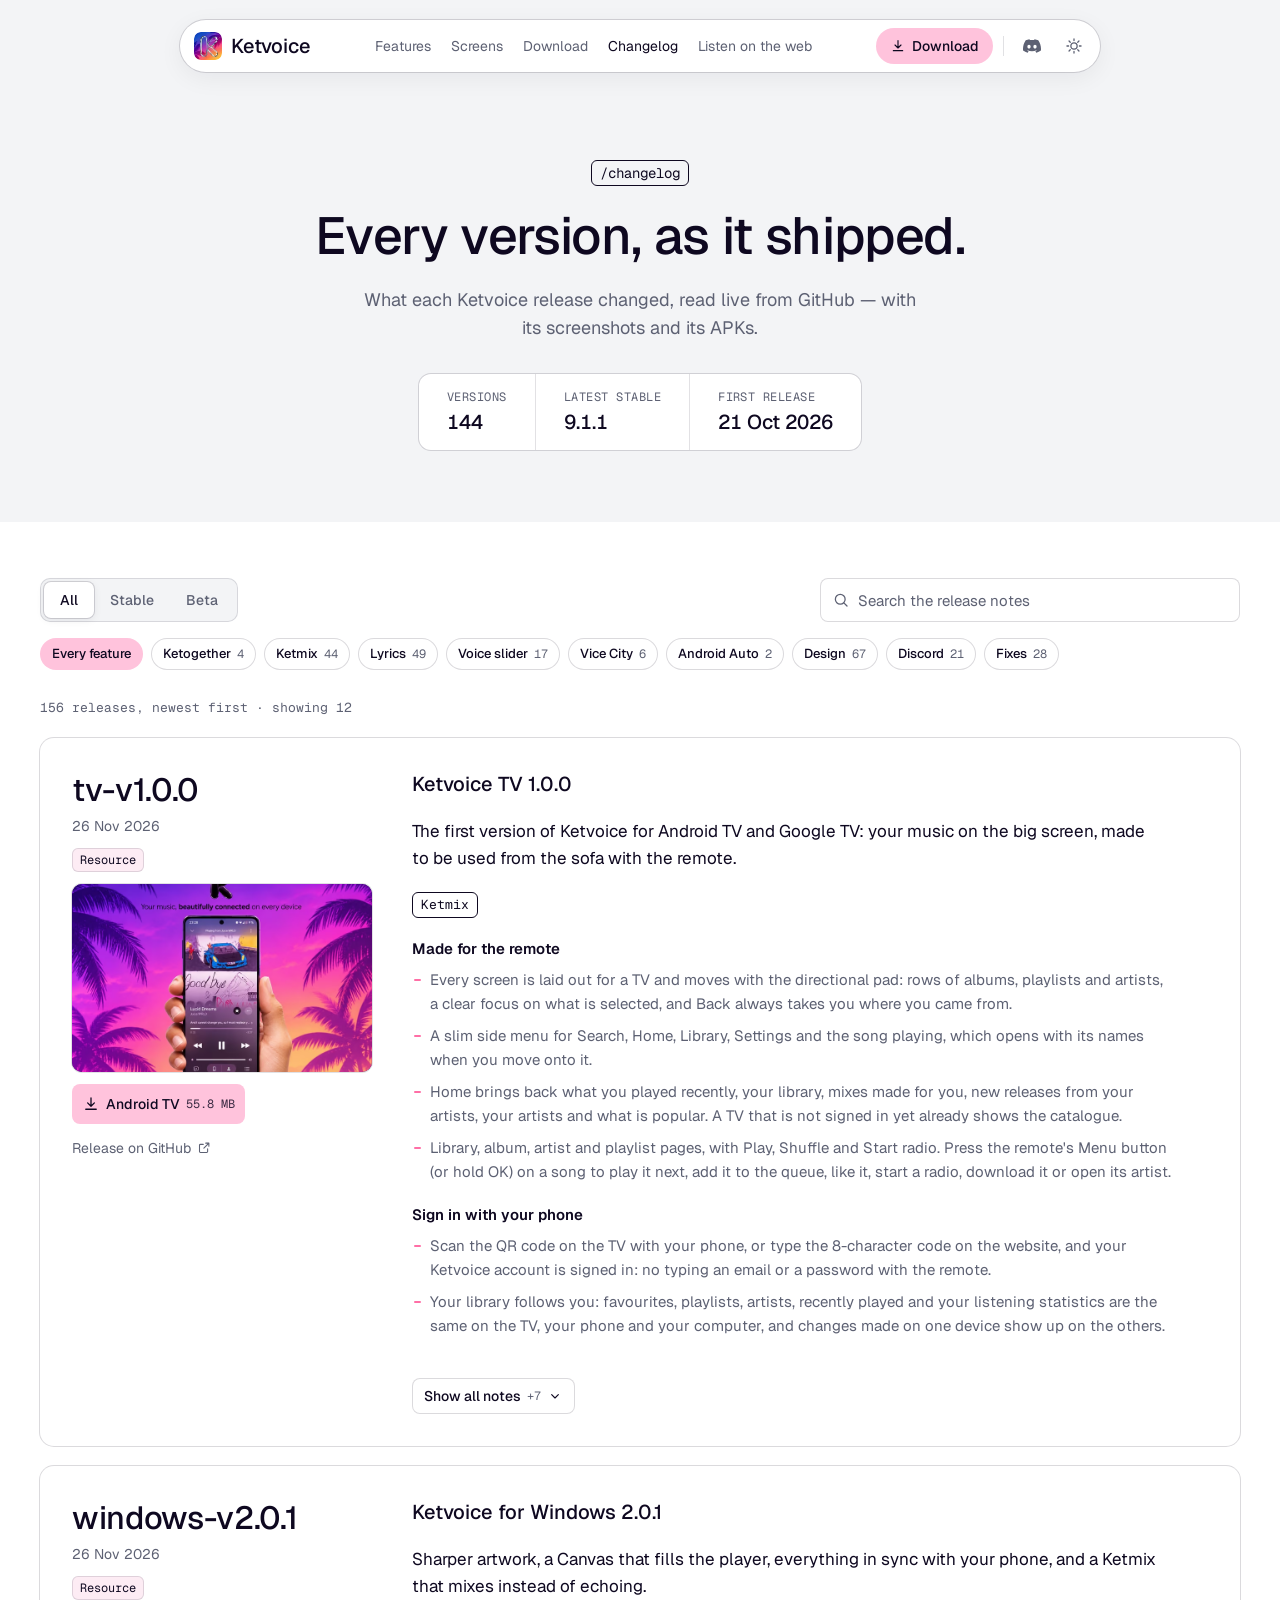
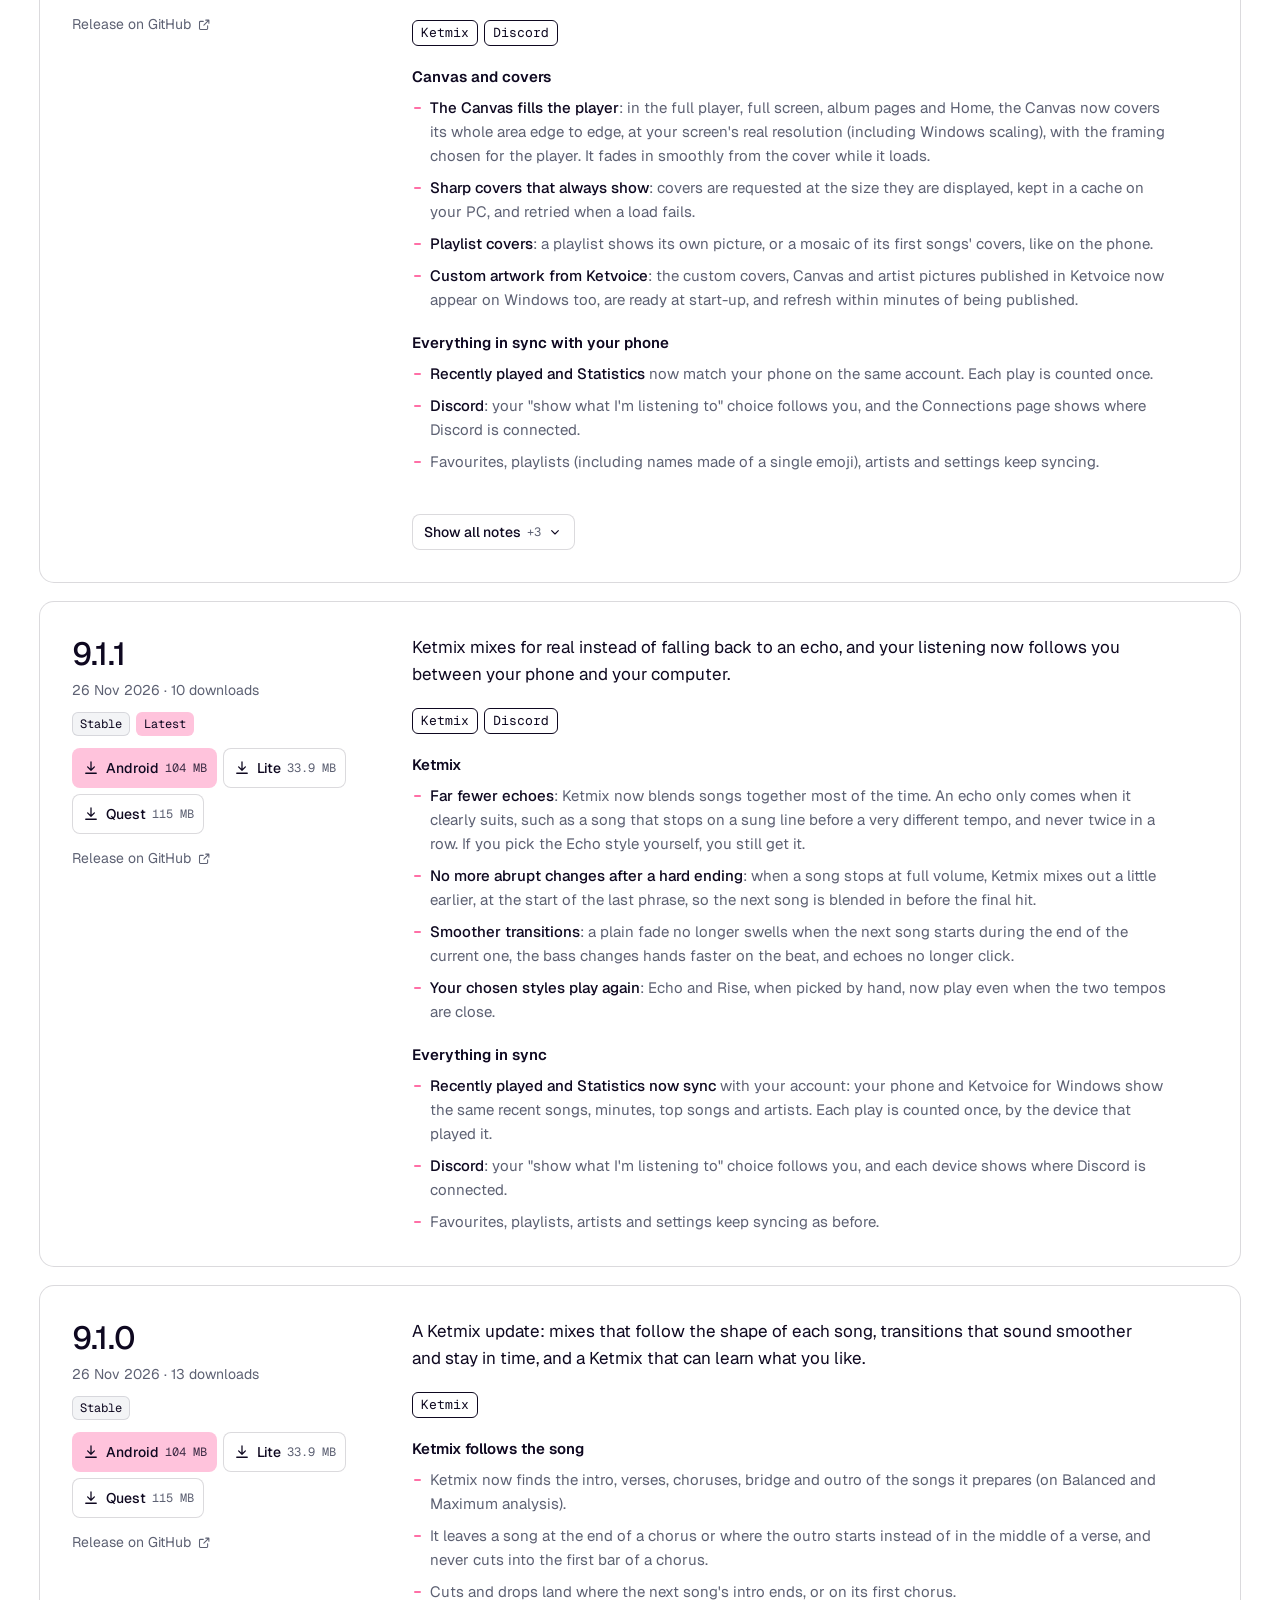
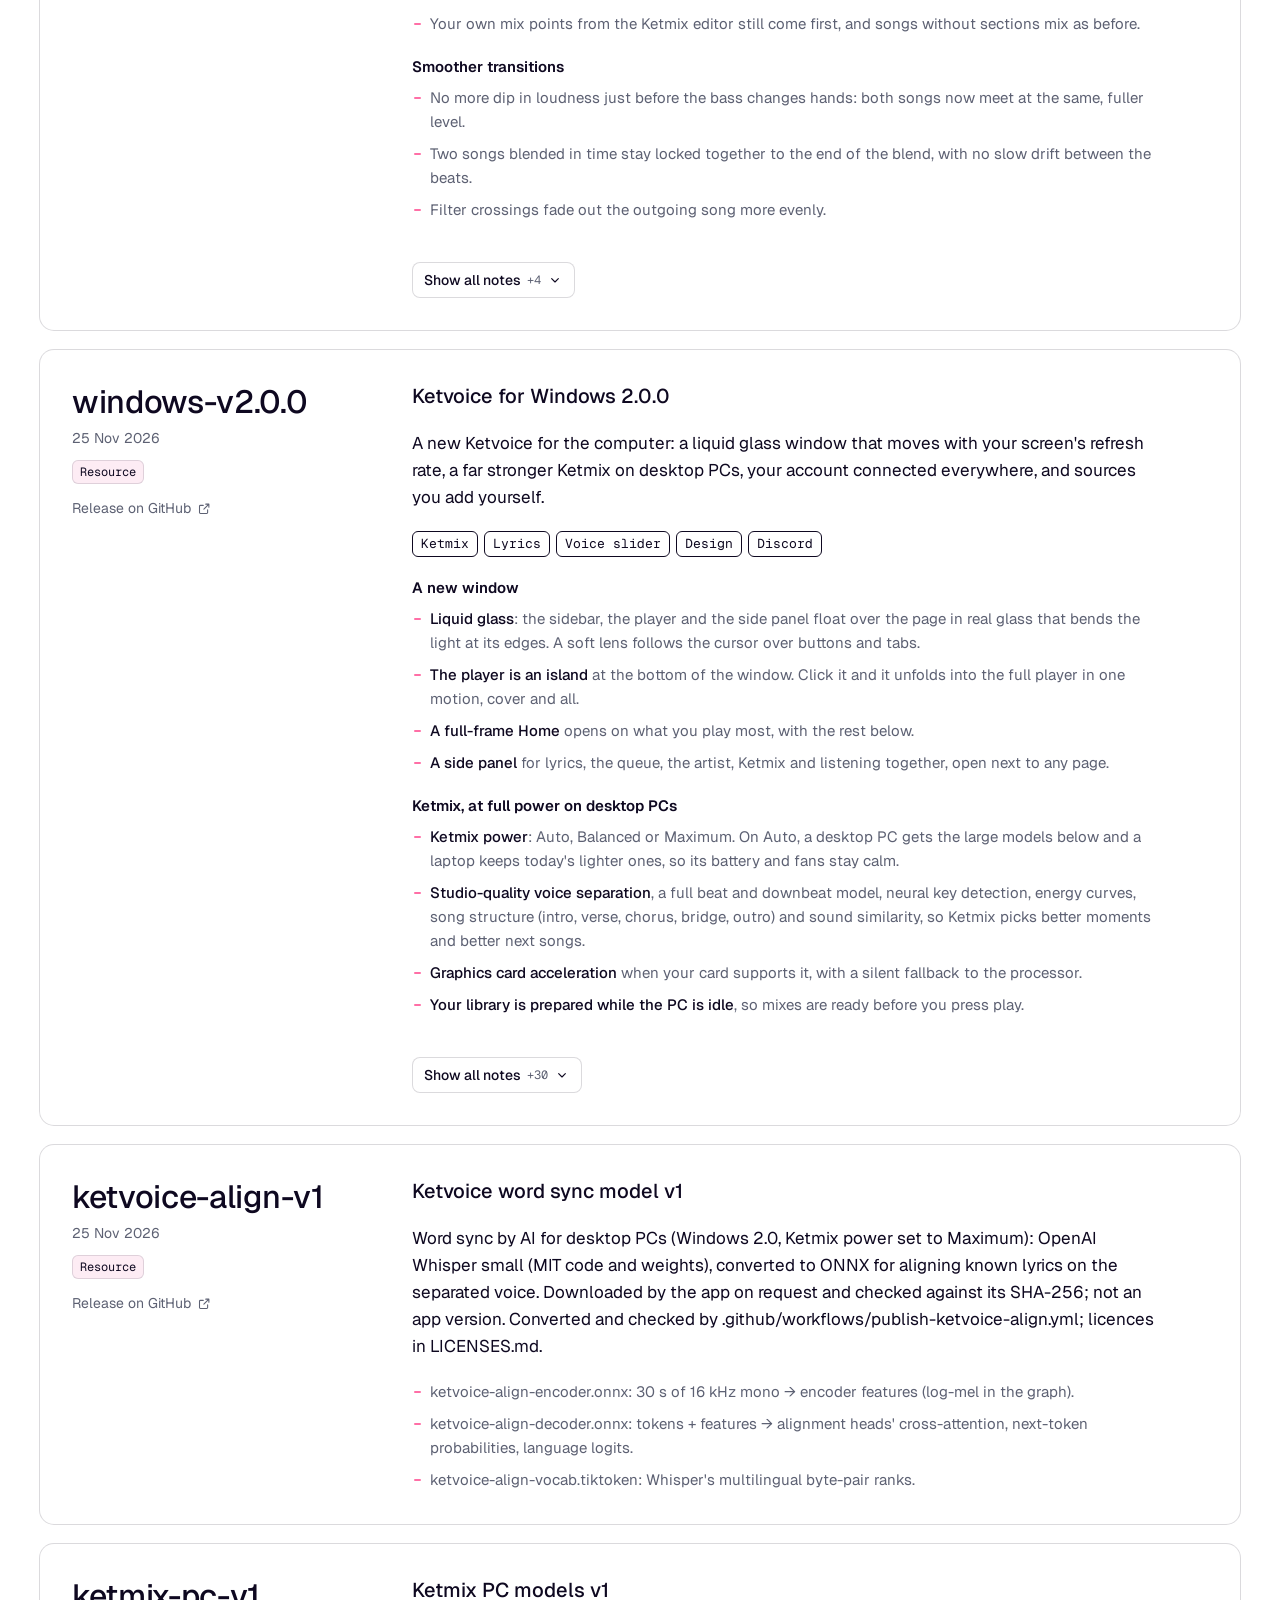
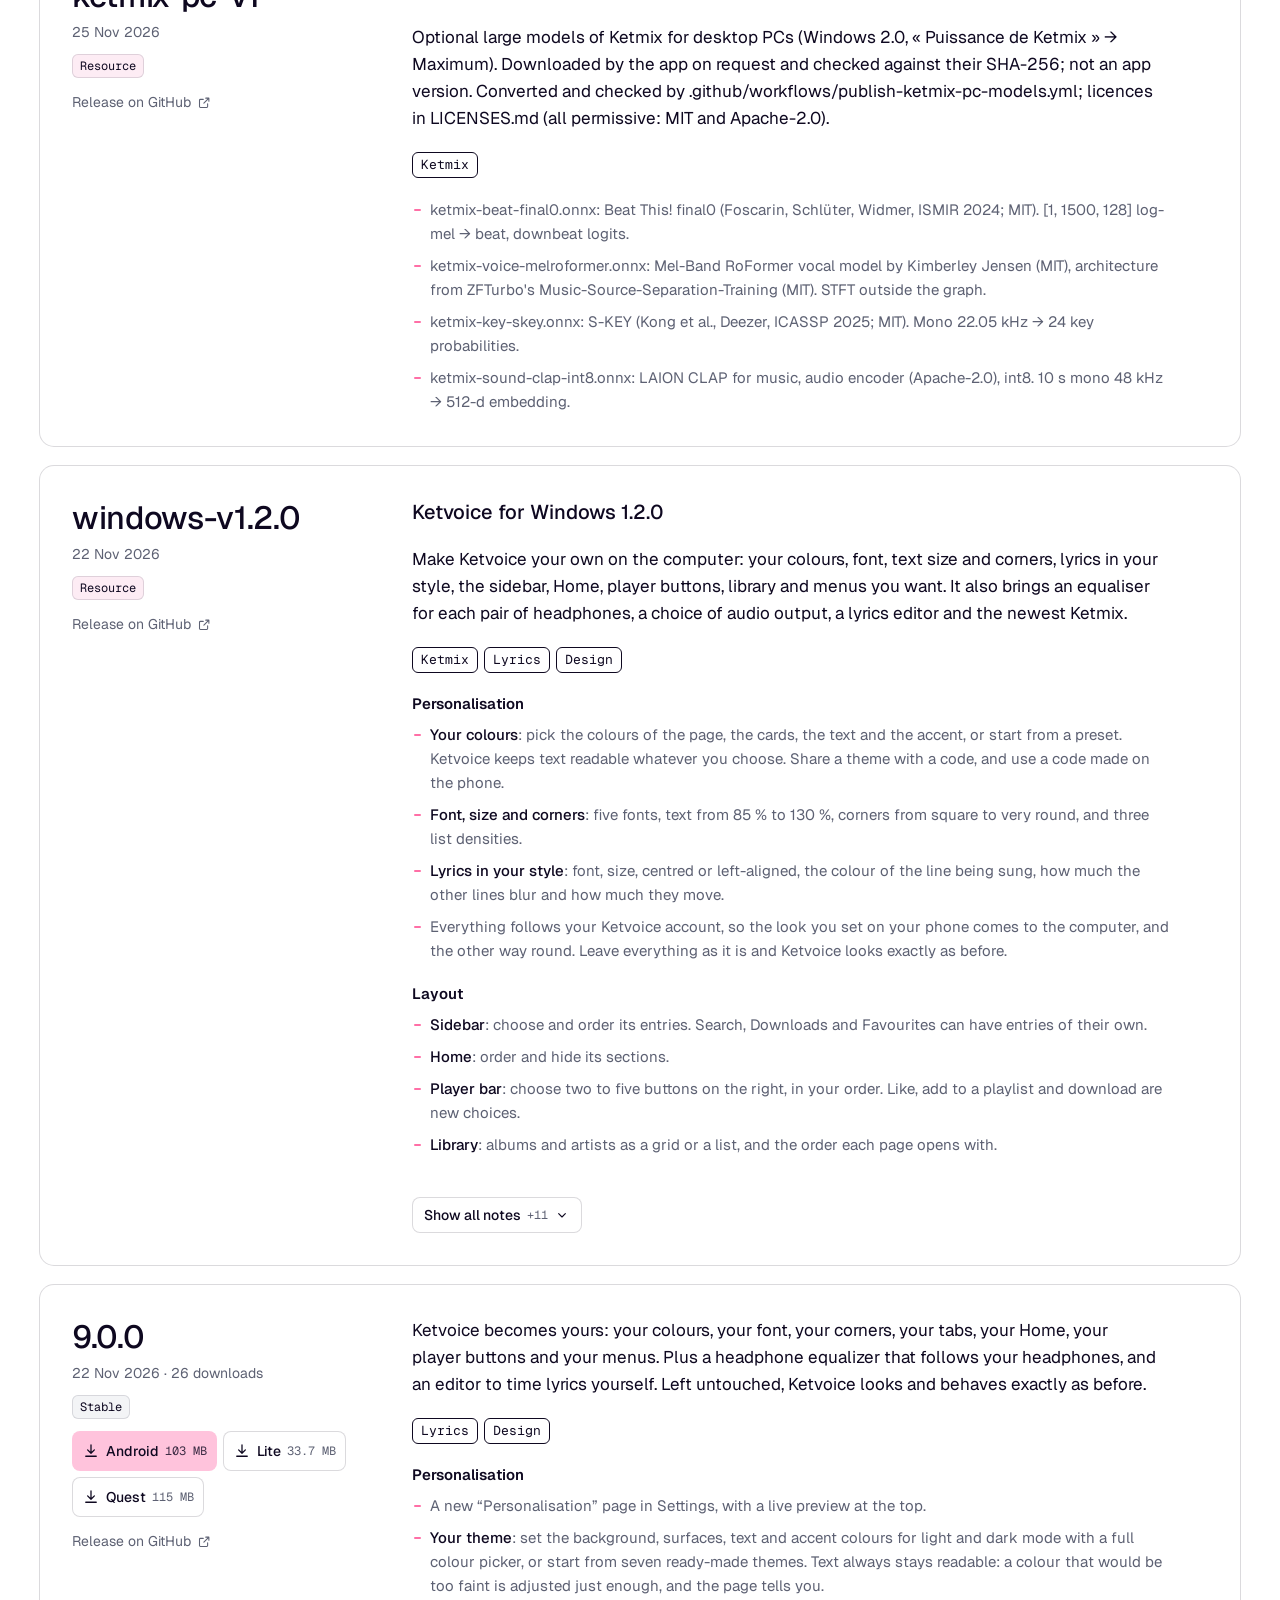
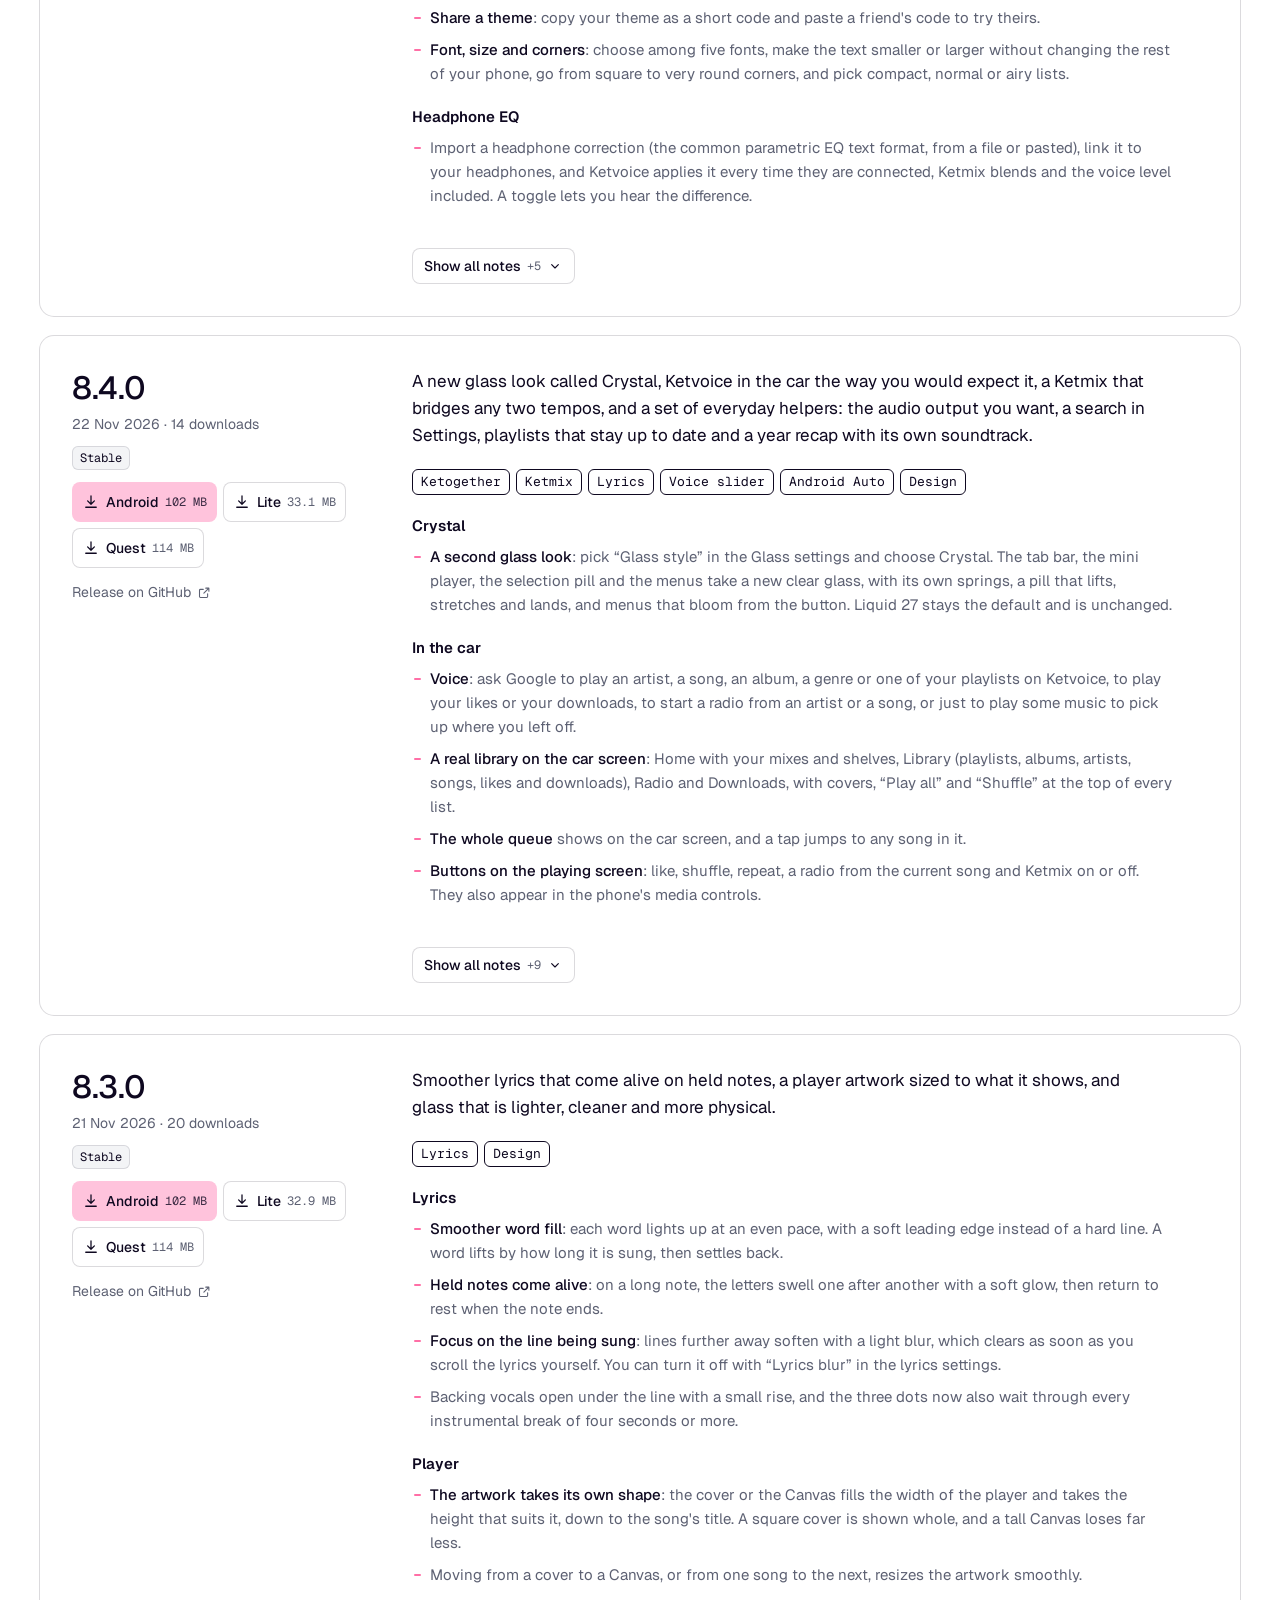
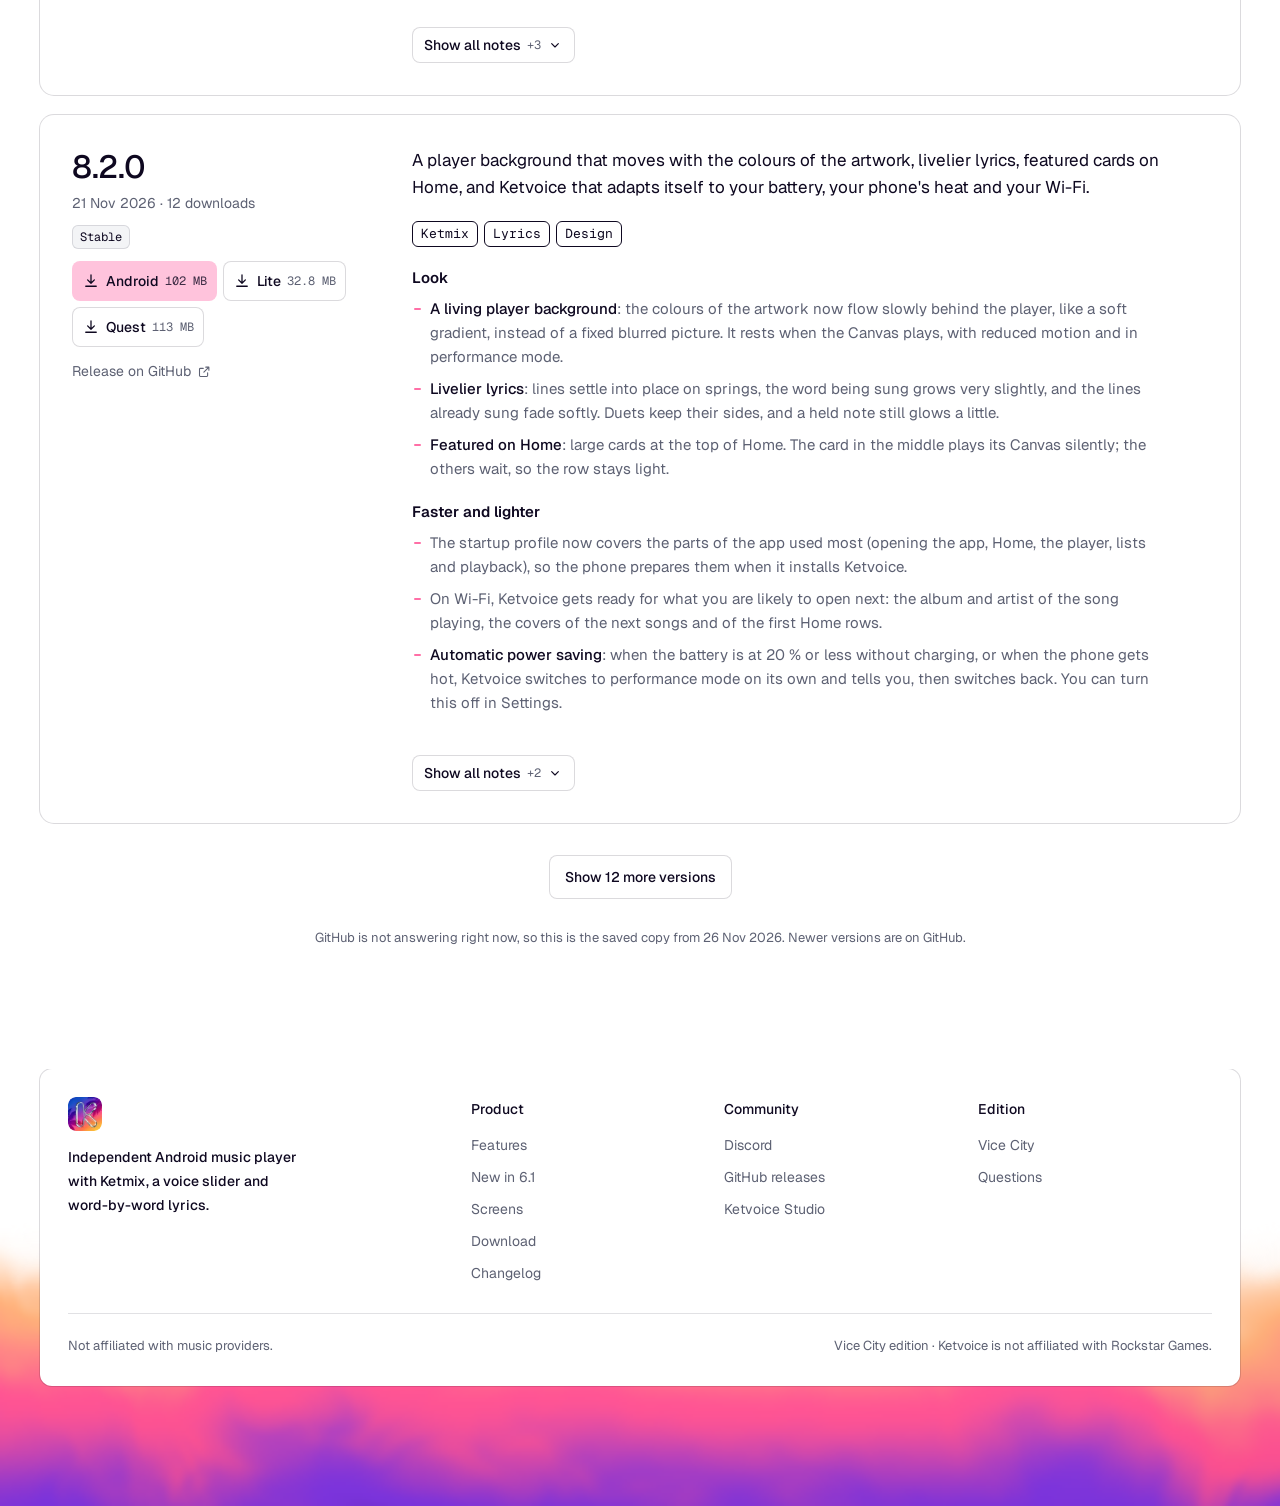
==== commit 9964ba69: "Ketvoice TV 1.0.0: Android TV download, changelog label and release cache Co-Authored-By: Claude Opu" ====
--- a/changelog.html
+++ b/changelog.html
@@ -96,7 +96,7 @@
 </div></div>
 </footer>
 <div aria-live="polite" class="toast" id="toast" role="status"></div>
-<script src="js/changelog-data.js?v=202611171900"></script>
+<script src="js/changelog-data.js?v=202611261600"></script>
 <script src="js/changelog.js?v=202611171900"></script>
 <script src="js/flow.js?v=202611181200"></script>
 <script src="js/motion.js?v=202611181200"></script>
